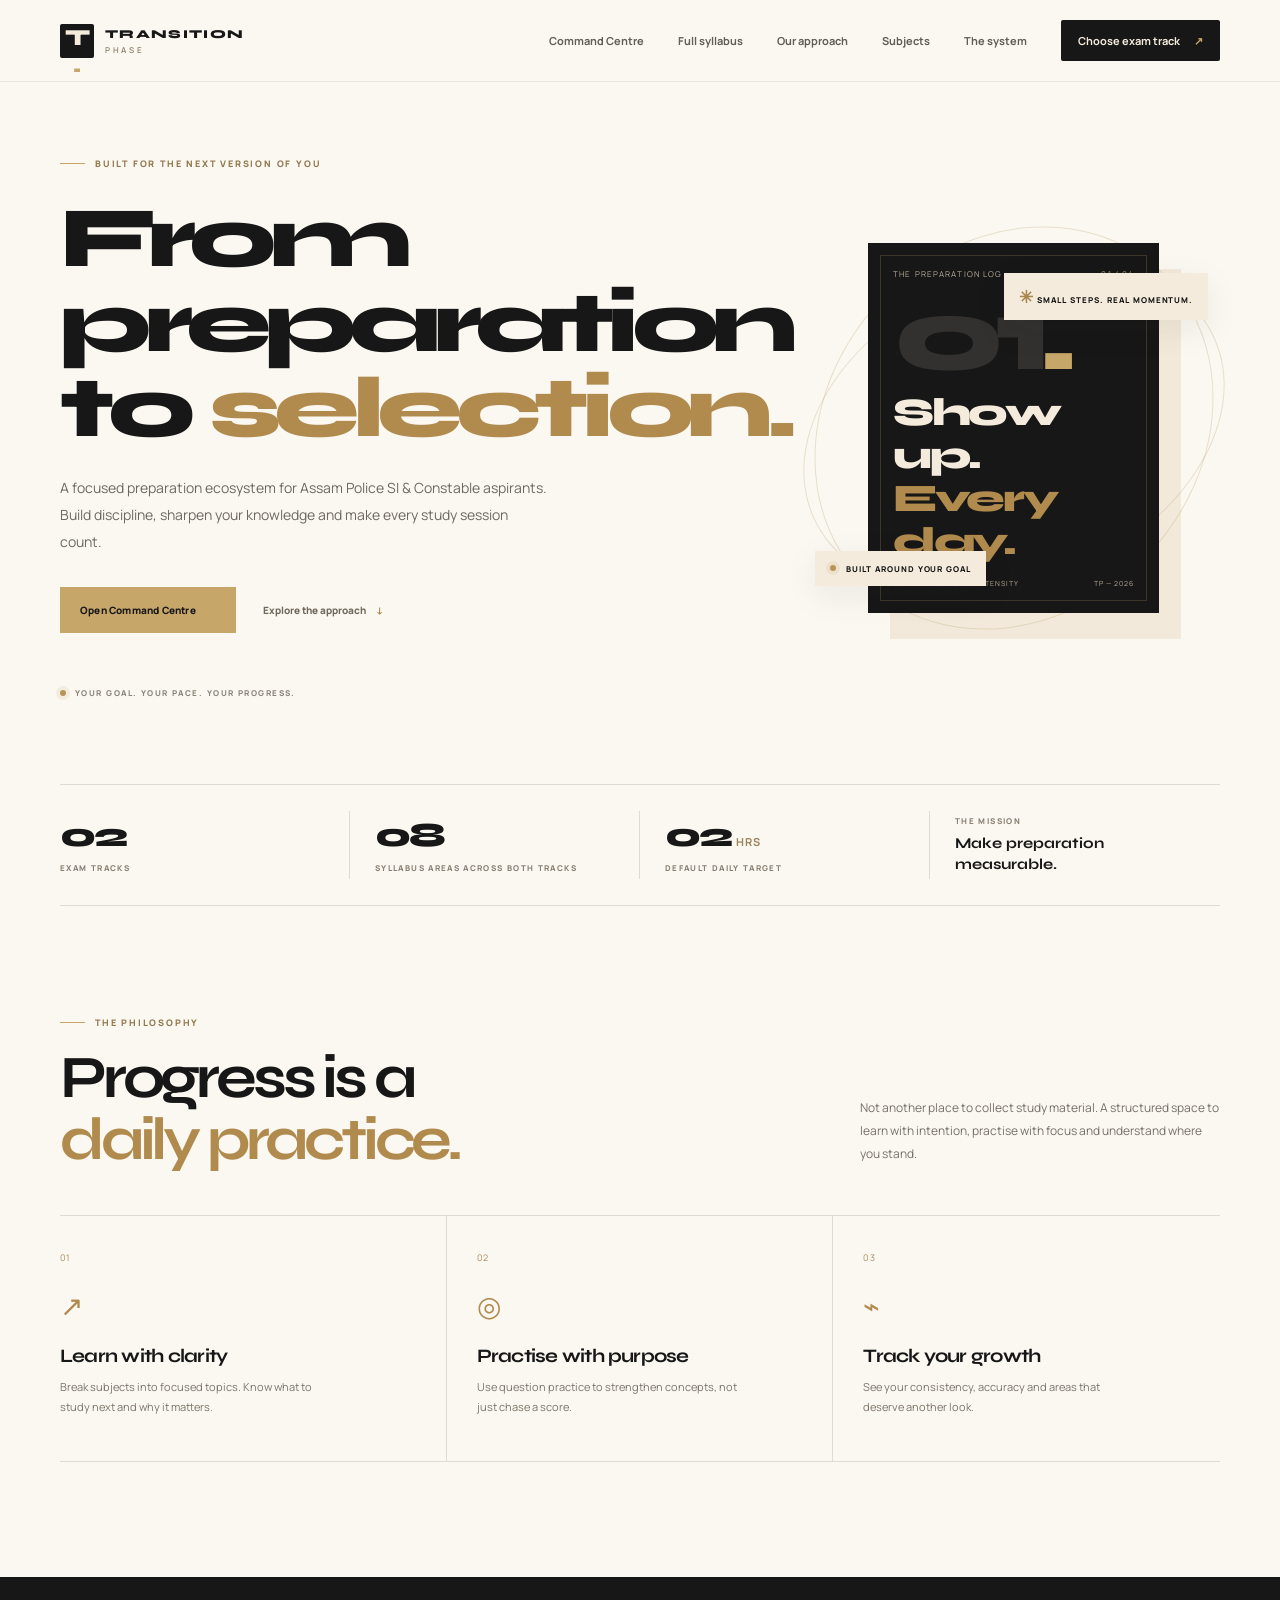
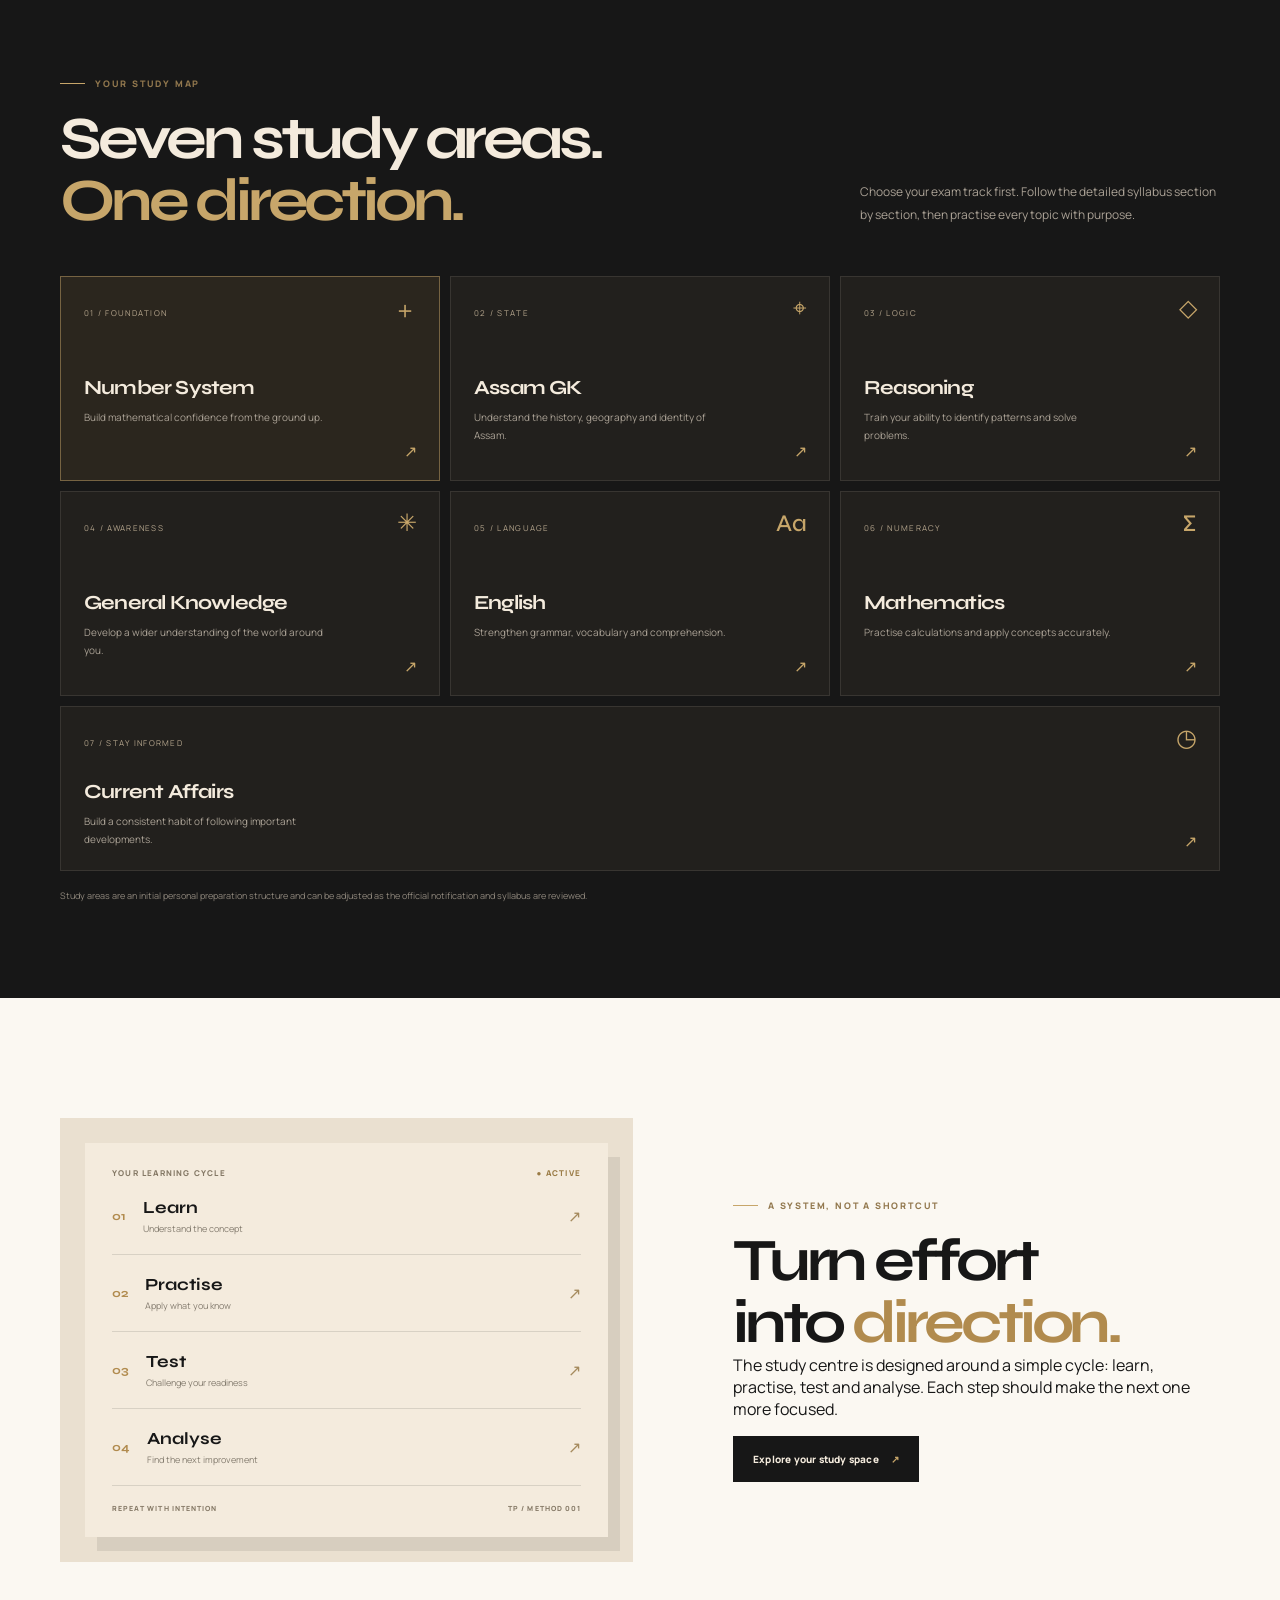
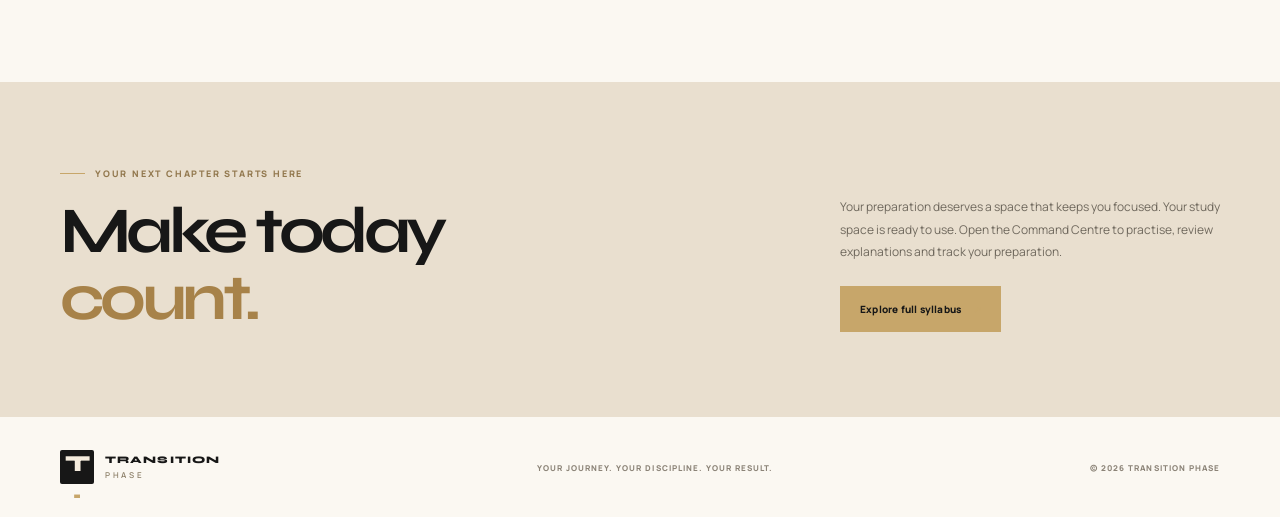
==== index.html @ e6dd3b72 "Correct homepage daily study target" ====
<!doctype html>
<html lang="en"><head>
<meta charset="UTF-8"><meta name="viewport" content="width=device-width,initial-scale=1"><meta name="theme-color" content="#171717">
<meta name="description" content="Transition Phase — a focused preparation ecosystem for Assam Police SI and Constable aspirants.">
<title>Transition Phase — From Preparation to Selection</title>
<link rel="preconnect" href="https://fonts.googleapis.com"><link rel="preconnect" href="https://fonts.gstatic.com" crossorigin>
<link href="https://fonts.googleapis.com/css2?family=Manrope:wght@400;500;600;700;800&family=Syne:wght@400;500;600;700;800&display=swap" rel="stylesheet"><link rel="stylesheet" href="styles.css">
</head><body><div class="site-shell">
<header class="topbar"><a class="brand" href="#"><span class="brand-mark">T<span>.</span></span><span class="brand-name">TRANSITION<span>PHASE</span></span></a>
<button class="menu-toggle" id="menuToggle" aria-label="Open navigation" aria-expanded="false"><i></i><i></i></button>
<nav class="nav-links" id="navLinks"><a href="command.html">Command Centre</a><a href="syllabus.html">Full syllabus</a><a href="#approach">Our approach</a><a href="#subjects">Subjects</a><a href="#system">The system</a><a class="nav-cta" href="syllabus.html">Choose exam track <span>↗</span></a></nav></header>
<main>
<section class="hero section-wrap"><div class="hero-copy reveal"><div class="eyebrow"><span class="eyebrow-line"></span> BUILT FOR THE NEXT VERSION OF YOU</div><h1>From preparation<br>to <em>selection.</em></h1><p class="hero-lede">A focused preparation ecosystem for Assam Police SI &amp; Constable aspirants. Build discipline, sharpen your knowledge and make every study session count.</p><div class="hero-actions"><a class="button button-gold" href="command.html">Open Command Centre <span>↗</span></a><a class="text-link" href="#approach">Explore the approach <span>↓</span></a></div><div class="hero-note"><span class="live-dot"></span> YOUR GOAL. YOUR PACE. YOUR PROGRESS.</div></div>
<div class="hero-art reveal"><div class="orbit orbit-one"></div><div class="orbit orbit-two"></div><div class="hero-card"><div class="hero-card-top"><span>THE PREPARATION LOG</span><span class="card-index">01 / 04</span></div><div class="hero-number">01<span>.</span></div><div class="hero-card-title">Show up.<br><em>Every day.</em></div><div class="hero-card-bottom"><span>CONSISTENCY OVER INTENSITY</span><span>TP — 2026</span></div></div><div class="floating-tag tag-top"><span class="tag-icon">✳</span> SMALL STEPS. REAL MOMENTUM.</div><div class="floating-tag tag-bottom"><span class="tag-dot"></span> BUILT AROUND YOUR GOAL</div></div></section>
<section class="metrics section-wrap"><div class="metric"><strong>02</strong><span>EXAM TRACKS</span></div><div class="metric"><strong>08</strong><span>SYLLABUS AREAS ACROSS BOTH TRACKS</span></div><div class="metric"><strong>02<span class="metric-unit">HRS</span></strong><span>DEFAULT DAILY TARGET</span></div><div class="metric metric-note"><span>THE MISSION</span><p>Make preparation<br>measurable.</p></div></section>
<section class="approach section-wrap" id="approach"><div class="section-heading reveal"><div><div class="eyebrow"><span class="eyebrow-line"></span> THE PHILOSOPHY</div><h2>Progress is a<br><em>daily practice.</em></h2></div><p>Not another place to collect study material. A structured space to learn with intention, practise with focus and understand where you stand.</p></div>
<div class="principles"><article class="principle reveal"><span class="principle-no">01</span><div class="principle-symbol">↗</div><h3>Learn with clarity</h3><p>Break subjects into focused topics. Know what to study next and why it matters.</p></article><article class="principle reveal"><span class="principle-no">02</span><div class="principle-symbol">◎</div><h3>Practise with purpose</h3><p>Use question practice to strengthen concepts, not just chase a score.</p></article><article class="principle reveal"><span class="principle-no">03</span><div class="principle-symbol">⌁</div><h3>Track your growth</h3><p>See your consistency, accuracy and areas that deserve another look.</p></article></div></section>
<section class="subjects-section" id="subjects"><div class="section-wrap"><div class="section-heading section-heading-light reveal"><div><div class="eyebrow"><span class="eyebrow-line"></span> YOUR STUDY MAP</div><h2>Seven study areas.<br><em>One direction.</em></h2></div><p>Choose your exam track first. Follow the detailed syllabus section by section, then practise every topic with purpose.</p></div>
<div class="subject-grid"><a class="subject-card featured reveal" href="subject.html?subject=number-system"><span class="subject-count">01 / FOUNDATION</span><span class="subject-icon">＋</span><h3>Number System</h3><p>Build mathematical confidence from the ground up.</p><span class="subject-arrow">↗</span></a><a class="subject-card reveal" href="subject.html?subject=assam-gk"><span class="subject-count">02 / STATE</span><span class="subject-icon">⌖</span><h3>Assam GK</h3><p>Understand the history, geography and identity of Assam.</p><span class="subject-arrow">↗</span></a><a class="subject-card reveal" href="subject.html?subject=reasoning"><span class="subject-count">03 / LOGIC</span><span class="subject-icon">◇</span><h3>Reasoning</h3><p>Train your ability to identify patterns and solve problems.</p><span class="subject-arrow">↗</span></a><a class="subject-card reveal" href="subject.html?subject=general-knowledge"><span class="subject-count">04 / AWARENESS</span><span class="subject-icon">✳</span><h3>General Knowledge</h3><p>Develop a wider understanding of the world around you.</p><span class="subject-arrow">↗</span></a><a class="subject-card reveal" href="subject.html?subject=english"><span class="subject-count">05 / LANGUAGE</span><span class="subject-icon">Aa</span><h3>English</h3><p>Strengthen grammar, vocabulary and comprehension.</p><span class="subject-arrow">↗</span></a><a class="subject-card reveal" href="subject.html?subject=mathematics"><span class="subject-count">06 / NUMERACY</span><span class="subject-icon">∑</span><h3>Mathematics</h3><p>Practise calculations and apply concepts accurately.</p><span class="subject-arrow">↗</span></a><a class="subject-card subject-wide reveal" href="subject.html?subject=current-affairs"><span class="subject-count">07 / STAY INFORMED</span><span class="subject-icon">◷</span><h3>Current Affairs</h3><p>Build a consistent habit of following important developments.</p><span class="subject-arrow">↗</span></a></div><p class="subject-disclaimer">Study areas are an initial personal preparation structure and can be adjusted as the official notification and syllabus are reviewed.</p></div></section>
<section class="system-section section-wrap" id="system"><div class="system-visual reveal"><div class="system-panel"><div class="panel-top"><span>YOUR LEARNING CYCLE</span><span class="panel-status">● ACTIVE</span></div><div class="cycle-step"><span>01</span><div><b>Learn</b><small>Understand the concept</small></div><i>↗</i></div><div class="cycle-step"><span>02</span><div><b>Practise</b><small>Apply what you know</small></div><i>↗</i></div><div class="cycle-step"><span>03</span><div><b>Test</b><small>Challenge your readiness</small></div><i>↗</i></div><div class="cycle-step"><span>04</span><div><b>Analyse</b><small>Find the next improvement</small></div><i>↗</i></div><div class="panel-foot"><span>REPEAT WITH INTENTION</span><span>TP / METHOD 001</span></div></div></div><div class="system-copy reveal"><div class="eyebrow"><span class="eyebrow-line"></span> A SYSTEM, NOT A SHORTCUT</div><h2>Turn effort<br>into <em>direction.</em></h2><p>The study centre is designed around a simple cycle: learn, practise, test and analyse. Each step should make the next one more focused.</p><a class="button button-dark" href="#study">Explore your study space <span>↗</span></a></div></section>
<section class="study-cta" id="study"><div class="section-wrap cta-inner reveal"><div><div class="eyebrow"><span class="eyebrow-line"></span> YOUR NEXT CHAPTER STARTS HERE</div><h2>Make today<br><em>count.</em></h2></div><div class="cta-side"><p>Your preparation deserves a space that keeps you focused. Your study space is ready to use. Open the Command Centre to practise, review explanations and track your preparation.</p><a class="button button-gold" href="syllabus.html">Explore full syllabus <span>↗</span></a></div></div></section>
</main><footer class="footer section-wrap"><a class="brand" href="#"><span class="brand-mark">T<span>.</span></span><span class="brand-name">TRANSITION<span>PHASE</span></span></a><span>YOUR JOURNEY. YOUR DISCIPLINE. YOUR RESULT.</span><span>© 2026 TRANSITION PHASE</span></footer></div><script src="app.js"></script></body></html>
---- styles.css ----
:root{--ink:#171717;--graphite:#26231f;--gold:#c7a66a;--gold-soft:#dfc89e;--cream:#f4ebdd;--paper:#fbf8f2;--muted:#8b857c;--line:rgba(23,23,23,.13);--heading:'Syne',sans-serif;--body:'Manrope',sans-serif;--ease:cubic-bezier(.2,.75,.25,1)}*{box-sizing:border-box}html{scroll-behavior:smooth;scroll-padding-top:90px}body{margin:0;background:var(--paper);color:var(--ink);font-family:var(--body);-webkit-font-smoothing:antialiased}a{color:inherit;text-decoration:none}.site-shell{overflow:hidden}.section-wrap{width:min(1160px,calc(100% - 64px));margin-inline:auto}.topbar{height:82px;padding:0 max(32px,calc((100vw - 1160px)/2));display:flex;align-items:center;justify-content:space-between;background:rgba(251,248,242,.94);border-bottom:1px solid rgba(23,23,23,.08);position:sticky;top:0;z-index:20;backdrop-filter:blur(16px)}.brand{display:flex;align-items:center;gap:11px}.brand-mark{width:34px;height:34px;display:grid;place-items:center;background:var(--ink);color:var(--cream);font:800 23px var(--heading);border-radius:2px}.brand-mark span{color:var(--gold)}.brand-name{font:800 12px var(--heading);letter-spacing:.11em}.brand-name span{display:block;font:600 8px var(--body);letter-spacing:.34em;color:#8d8069;margin-top:3px}.nav-links{display:flex;align-items:center;gap:34px;font-size:11px;font-weight:700;color:#625d55}.nav-links>a:not(.nav-cta){transition:color .25s}.nav-links>a:hover{color:#a47d3c}.nav-cta{background:var(--ink);color:var(--cream);padding:13px 17px;border-radius:2px}.nav-cta span,.button span{margin-left:12px;color:var(--gold)}.menu-toggle{display:none}.hero{min-height:610px;display:grid;grid-template-columns:1.05fr .95fr;align-items:center;gap:35px;padding-block:75px 86px}.eyebrow{display:flex;align-items:center;gap:10px;font-size:9px;letter-spacing:.2em;font-weight:800;color:#92784e}.eyebrow-line{width:25px;height:1px;background:var(--gold)}h1,h2,h3,p{margin-top:0}h1,h2,h3{font-family:var(--heading)}.hero h1{font-size:clamp(56px,7vw,86px);line-height:.99;letter-spacing:-.075em;margin:26px 0 24px;font-weight:800}.hero h1 em,h2 em,.hero-card-title em{font-style:normal;color:#b18b4e}.hero-lede{max-width:490px;color:#6e685f;font-size:14px;line-height:1.9}.hero-actions{display:flex;align-items:center;gap:27px;margin-top:32px}.button{display:inline-flex;align-items:center;justify-content:center;padding:16px 20px;font-size:10px;font-weight:800;letter-spacing:.02em;transition:transform .25s var(--ease),background .25s}.button:hover{transform:translateY(-3px)}.button-gold{background:var(--gold);color:var(--ink)}.button-gold:hover{background:#d5b77f}.button-dark{background:var(--ink);color:var(--cream)}.text-link{font-size:10px;font-weight:800;color:#71695d}.text-link span{padding-left:8px;color:#ad8950}.hero-note{margin-top:54px;font-size:8px;letter-spacing:.18em;font-weight:800;color:#8b8479;display:flex;align-items:center;gap:9px}.live-dot,.tag-dot{width:6px;height:6px;border-radius:50%;background:#b79559;box-shadow:0 0 0 4px rgba(199,166,106,.15)}.hero-art{min-height:420px;position:relative;display:grid;place-items:center}.orbit{position:absolute;border:1px solid rgba(173,137,80,.24);border-radius:50%;transform:rotate(-24deg)}.orbit-one{width:440px;height:310px}.orbit-two{width:370px;height:430px;transform:rotate(43deg)}.hero-card{position:relative;width:min(350px,78%);height:370px;padding:25px;background:var(--ink);color:var(--cream);box-shadow:22px 26px 0 rgba(199,166,106,.18);display:flex;flex-direction:column;justify-content:space-between;z-index:1}.hero-card:before{content:"";position:absolute;inset:12px;border:1px solid rgba(199,166,106,.22);pointer-events:none}.hero-card-top,.hero-card-bottom{display:flex;justify-content:space-between;font-size:8px;letter-spacing:.14em;color:#b9ad99}.card-index{color:var(--gold)}.hero-number{font:800 105px/.8 var(--heading);color:rgba(244,235,221,.12);letter-spacing:-.1em}.hero-number span{color:var(--gold)}.hero-card-title{font:800 39px/1.1 var(--heading);letter-spacing:-.06em}.hero-card-bottom{font-size:7px}.floating-tag{position:absolute;z-index:2;background:var(--cream);padding:12px 15px;font-size:8px;font-weight:800;letter-spacing:.12em;box-shadow:0 10px 35px #17171712}.tag-top{top:55px;right:-8px}.tag-bottom{bottom:52px;left:-12px;display:flex;align-items:center;gap:10px}.tag-icon{font-size:17px;color:#a9864c}.metrics{border-top:1px solid var(--line);border-bottom:1px solid var(--line);display:grid;grid-template-columns:repeat(4,1fr);padding:26px 0;margin-bottom:110px}.metric{padding:4px 25px;border-right:1px solid var(--line);display:flex;flex-direction:column;gap:7px}.metric:first-child{padding-left:0}.metric:last-child{border:0}.metric strong{font:800 34px var(--heading);letter-spacing:-.06em}.metric-unit{font:700 11px var(--body);letter-spacing:.08em;margin-left:5px;color:#9b835b}.metric>span,.metric-note>span{font-size:8px;letter-spacing:.17em;color:#8a8174;font-weight:800}.metric-note p{font:700 15px/1.4 var(--heading);margin:0}.section-heading{display:flex;justify-content:space-between;align-items:end;gap:50px;margin-bottom:44px}.section-heading h2,.system-copy h2,.cta-inner h2{font-size:clamp(42px,5vw,60px);line-height:1.03;letter-spacing:-.07em;margin:18px 0 0}.section-heading>p{max-width:360px;margin:0 0 5px;color:#777066;font-size:12px;line-height:1.9}.principles{display:grid;grid-template-columns:repeat(3,1fr);border-top:1px solid var(--line);border-bottom:1px solid var(--line);margin-bottom:115px}.principle{position:relative;padding:28px 30px 34px 0;min-height:225px;border-right:1px solid var(--line)}.principle+.principle{padding-left:30px}.principle:last-child{border:0}.principle-no{font-size:9px;letter-spacing:.15em;color:#a58a5d}.principle-symbol{font:400 28px var(--body);color:#b18b4e;margin:20px 0}.principle h3{font-size:19px;letter-spacing:-.04em;margin-bottom:10px}.principle p{font-size:11px;line-height:1.8;color:#7b7469;max-width:270px}.subjects-section{background:var(--ink);color:var(--cream);padding:100px 0 95px}.section-heading-light>p{color:#aaa195}.section-heading-light h2 em{color:var(--gold)}.subject-grid{display:grid;grid-template-columns:repeat(3,1fr);gap:10px}.subject-card{position:relative;min-height:205px;padding:22px 23px;background:#22201d;border:1px solid rgba(244,235,221,.1);transition:transform .3s var(--ease),border-color .3s,background .3s}.subject-card:hover{transform:translateY(-5px);border-color:rgba(199,166,106,.65);background:#29251f}.subject-card.featured{background:#2b261e;border-color:rgba(199,166,106,.48)}.subject-count{font-size:8px;letter-spacing:.16em;color:#b6a68e}.subject-icon{position:absolute;right:22px;top:17px;color:var(--gold);font:500 24px var(--heading)}.subject-card h3{font-size:20px;letter-spacing:-.04em;margin:54px 0 8px}.subject-card p{font-size:10px;line-height:1.8;color:#aaa195;max-width:260px;margin:0}.subject-arrow{position:absolute;right:22px;bottom:18px;color:var(--gold);font-size:16px}.subject-wide{grid-column:span 3;min-height:145px}.subject-wide h3{margin-top:28px}.subject-disclaimer{font-size:9px;line-height:1.7;color:#8f877c;margin:17px 0 0}.system-section{display:grid;grid-template-columns:1fr .85fr;gap:100px;align-items:center;padding-block:120px}.system-visual{padding:25px;background:#eae0d0}.system-panel{background:var(--cream);padding:24px 27px;box-shadow:12px 14px 0 rgba(23,23,23,.09)}.panel-top,.panel-foot{display:flex;justify-content:space-between;font-size:8px;letter-spacing:.15em;font-weight:800;color:#857966}.panel-status{color:#9a7b45}.cycle-step{display:flex;align-items:center;gap:17px;padding:19px 0;border-bottom:1px solid rgba(23,23,23,.12)}.cycle-step>span{font:700 12px var(--heading);color:#b18b4e}.cycle-step div{display:flex;flex-direction:column;gap:4px;flex:1}.cycle-step b{font:700 17px var(--heading)}.cycle-step small{font-size:9px;color:#857d70}.cycle-step i{font-style:normal;color:#a58a5d}.panel-foot{padding-top:18px;font-size:7px}.study-cta{background:#e9dfcf;padding:85px 0}.cta-inner{display:flex;align-items:end;justify-content:space-between;gap:60px}.cta-inner h2{font-size:65px}.cta-inner h2 em{color:#a78249}.cta-side{max-width:380px}.cta-side p{font-size:12px;line-height:1.9;color:#6f685d;margin-bottom:22px}.footer{min-height:100px;display:flex;align-items:center;justify-content:space-between;gap:20px}.footer>span{font-size:8px;letter-spacing:.13em;color:#8b8377;font-weight:800}.footer .brand-name{font-size:10px}.reveal{opacity:0;transform:translateY(18px);transition:opacity .7s var(--ease),transform .7s var(--ease)}.reveal.visible{opacity:1;transform:translateY(0)}@media(prefers-reduced-motion:reduce){*,*:before,*:after{scroll-behavior:auto!important;transition:none!important}.reveal{opacity:1;transform:none}}@media(max-width:800px){.section-wrap{width:min(100% - 40px,620px)}.topbar{height:70px;padding-inline:20px}.menu-toggle{display:flex;flex-direction:column;gap:5px;background:none;border:0;padding:10px}.menu-toggle i{width:22px;height:1px;background:var(--ink)}.nav-links{display:none;position:absolute;top:69px;left:0;right:0;padding:22px 20px 25px;background:var(--paper);border-bottom:1px solid var(--line);flex-direction:column;align-items:stretch;gap:20px}.nav-links.open{display:flex}.nav-cta{text-align:center}.hero{grid-template-columns:1fr;padding-block:70px 65px;gap:20px}.hero h1{font-size:clamp(54px,12vw,76px)}.hero-art{min-height:390px}.hero-card{height:330px}.metrics{grid-template-columns:repeat(2,1fr);margin-bottom:80px;row-gap:22px}.metric{padding:5px 15px}.metric:nth-child(2){border:0}.metric:nth-child(3){padding-left:0}.section-heading{display:block}.section-heading>p{margin-top:22px}.principles{grid-template-columns:1fr;margin-bottom:80px}.principle,.principle+.principle{padding:24px 0;min-height:auto;border-right:0;border-bottom:1px solid var(--line)}.principle:last-child{border:0}.principle-symbol{margin:13px 0}.subjects-section{padding:75px 0}.subject-grid{grid-template-columns:repeat(2,1fr)}.subject-wide{grid-column:span 2}.system-section{grid-template-columns:1fr;gap:45px;padding-block:80px}.system-visual{max-width:520px}.cta-inner{display:block}.cta-side{margin-top:30px}.footer{padding-block:25px;flex-wrap:wrap}.footer>span:nth-child(2){display:none}}@media(max-width:460px){.section-wrap{width:calc(100% - 36px)}.hero-actions{align-items:flex-start;flex-direction:column;gap:18px}.hero-note{margin-top:35px}.hero-art{min-height:350px}.hero-card{width:78%;height:300px}.hero-card-title{font-size:32px}.hero-number{font-size:85px}.orbit-one{width:330px}.orbit-two{height:350px}.tag-top{right:-4px;top:28px}.tag-bottom{left:-3px;bottom:28px}.subject-grid{grid-template-columns:1fr}.subject-wide{grid-column:span 1}.subject-card{min-height:180px}.subject-wide{min-height:180px}.subject-wide h3{margin-top:54px}.system-visual{padding:13px}.system-panel{padding:20px 17px}.cta-inner h2{font-size:54px}.footer>span:last-child{font-size:7px}}
/* Subject cards are navigable links */
a.subject-card{display:block;color:inherit;text-decoration:none;cursor:pointer}a.subject-card:focus-visible{outline:2px solid var(--gold);outline-offset:4px}
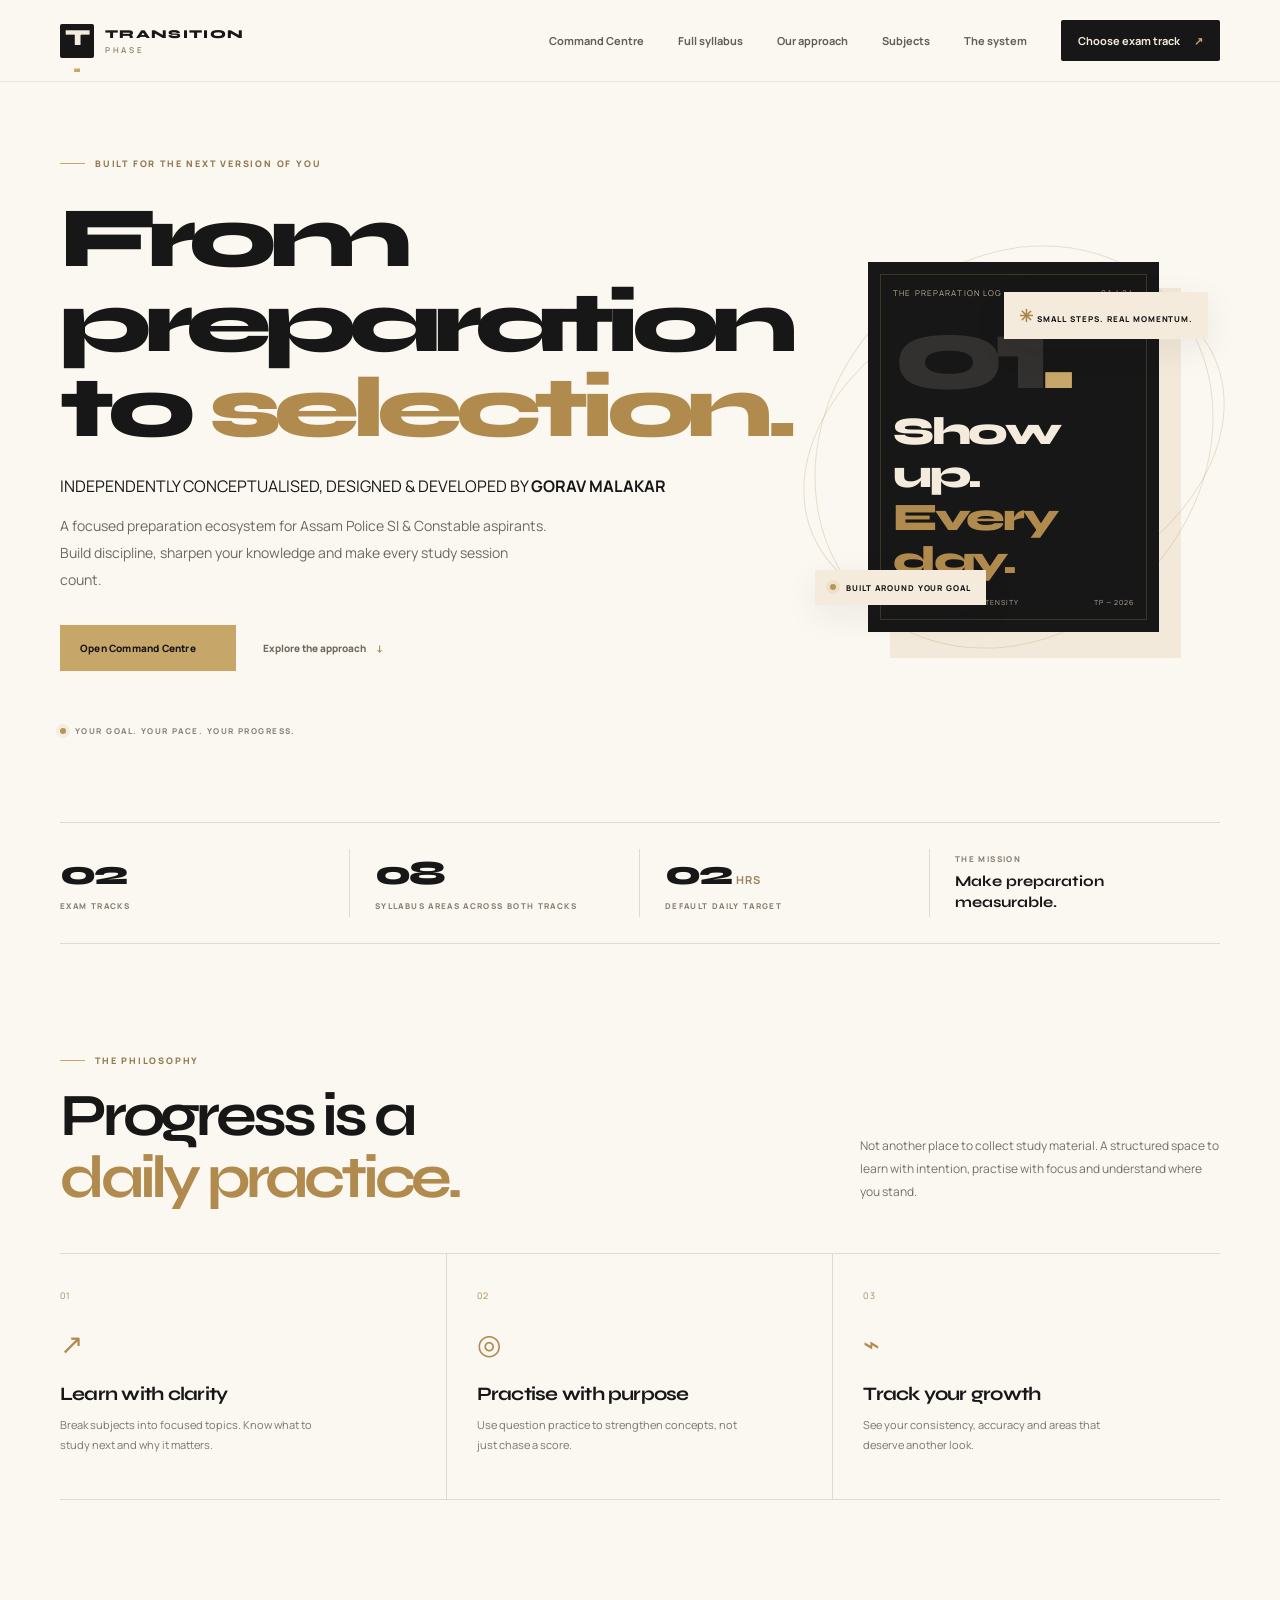
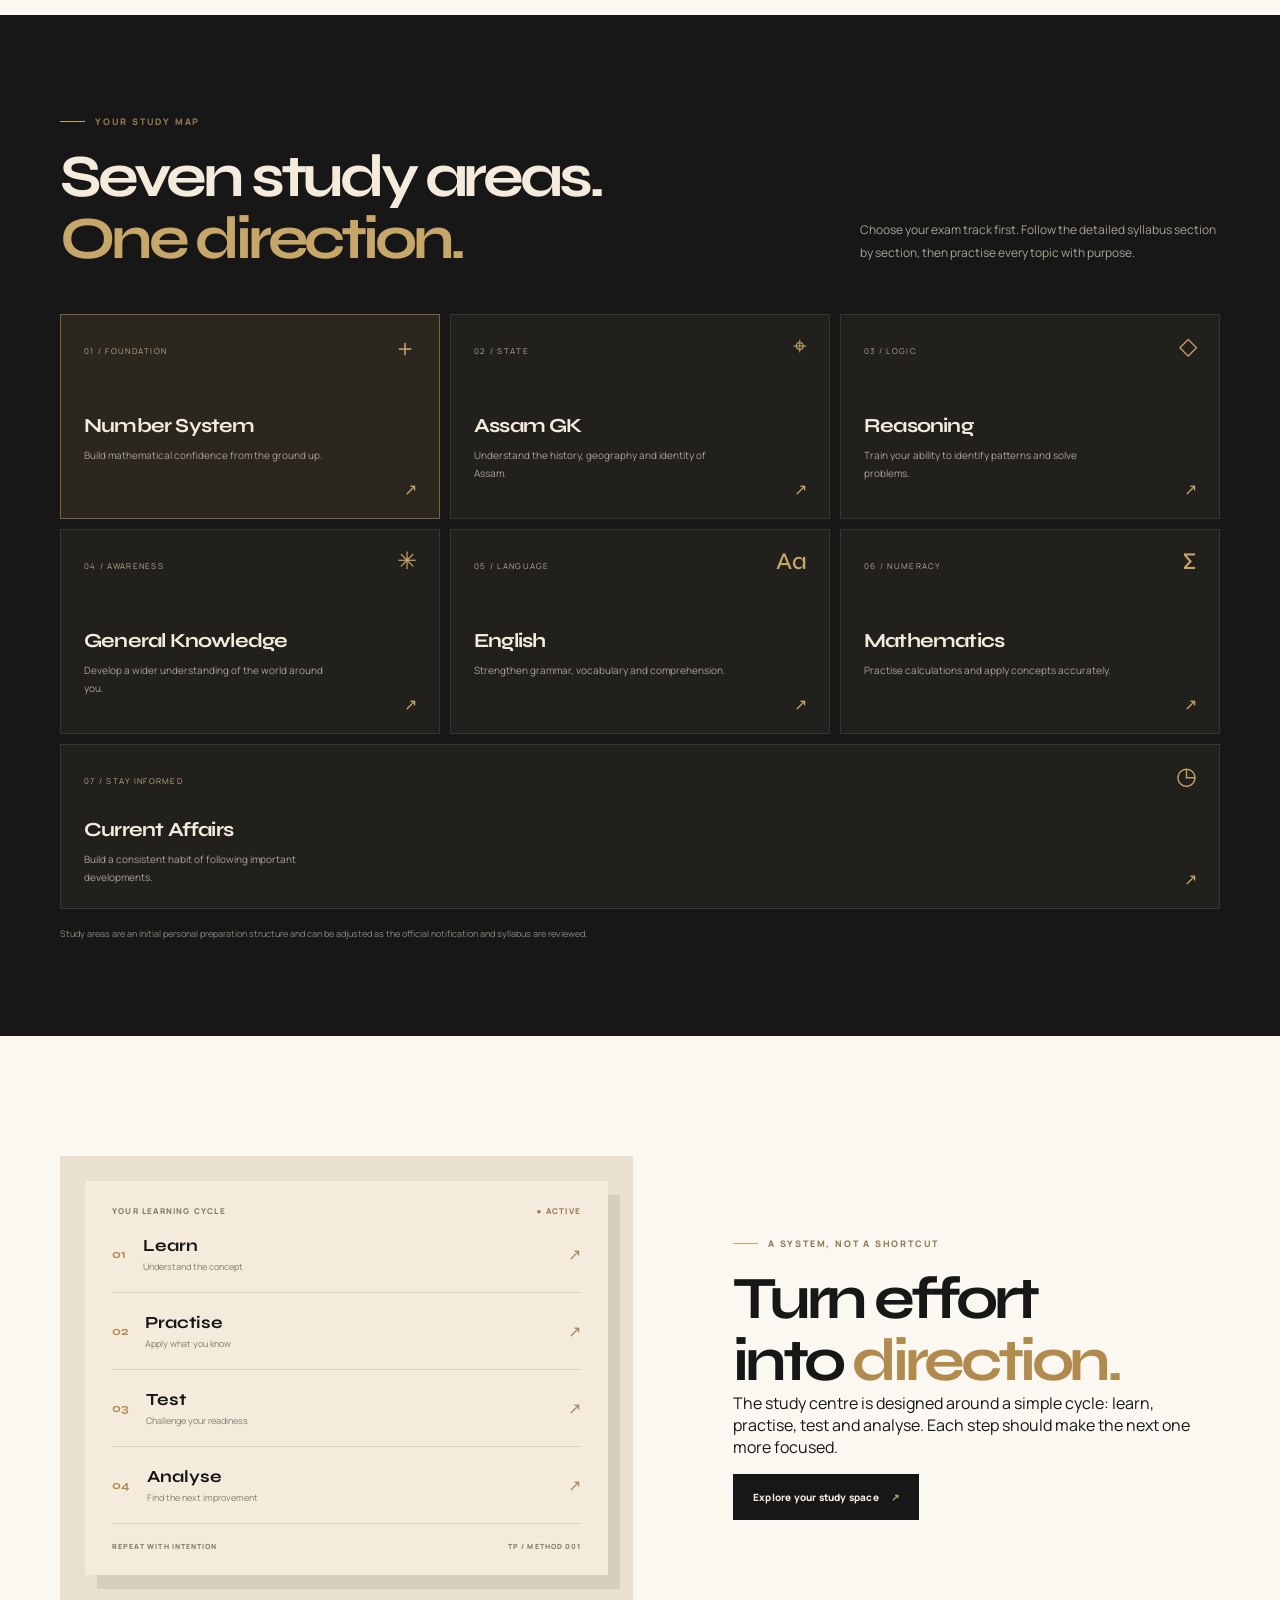
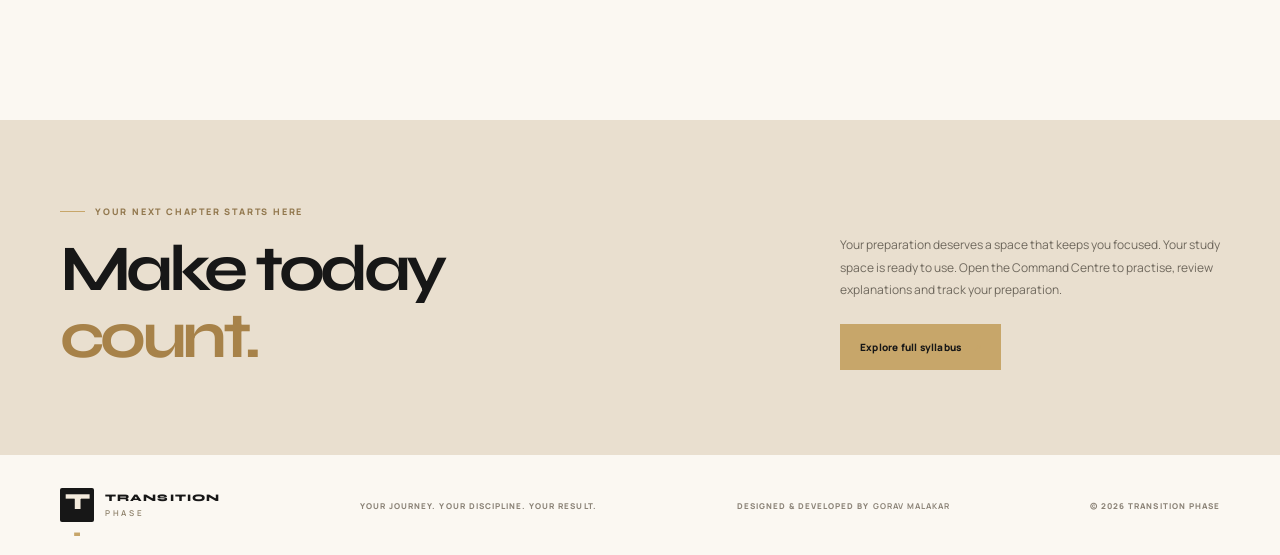
==== commit a4381034: "Add visible creator attribution to homepage" ====
--- a/index.html
+++ b/index.html
@@ -1,6 +1,6 @@
 <!doctype html>
 <html lang="en"><head>
-<meta charset="UTF-8"><meta name="viewport" content="width=device-width,initial-scale=1"><meta name="theme-color" content="#171717">
+<meta charset="UTF-8"><meta name="viewport" content="width=device-width,initial-scale=1"><meta name="theme-color" content="#171717"><link rel="icon" type="image/svg+xml" href="favicon.svg">
 <meta name="description" content="Transition Phase — a focused preparation ecosystem for Assam Police SI and Constable aspirants.">
 <title>Transition Phase — From Preparation to Selection</title>
 <link rel="preconnect" href="https://fonts.googleapis.com"><link rel="preconnect" href="https://fonts.gstatic.com" crossorigin>
@@ -10,7 +10,7 @@
 <button class="menu-toggle" id="menuToggle" aria-label="Open navigation" aria-expanded="false"><i></i><i></i></button>
 <nav class="nav-links" id="navLinks"><a href="command.html">Command Centre</a><a href="syllabus.html">Full syllabus</a><a href="#approach">Our approach</a><a href="#subjects">Subjects</a><a href="#system">The system</a><a class="nav-cta" href="syllabus.html">Choose exam track <span>↗</span></a></nav></header>
 <main>
-<section class="hero section-wrap"><div class="hero-copy reveal"><div class="eyebrow"><span class="eyebrow-line"></span> BUILT FOR THE NEXT VERSION OF YOU</div><h1>From preparation<br>to <em>selection.</em></h1><p class="hero-lede">A focused preparation ecosystem for Assam Police SI &amp; Constable aspirants. Build discipline, sharpen your knowledge and make every study session count.</p><div class="hero-actions"><a class="button button-gold" href="command.html">Open Command Centre <span>↗</span></a><a class="text-link" href="#approach">Explore the approach <span>↓</span></a></div><div class="hero-note"><span class="live-dot"></span> YOUR GOAL. YOUR PACE. YOUR PROGRESS.</div></div>
+<section class="hero section-wrap"><div class="hero-copy reveal"><div class="eyebrow"><span class="eyebrow-line"></span> BUILT FOR THE NEXT VERSION OF YOU</div><h1>From preparation<br>to <em>selection.</em></h1><p class="creator-byline">INDEPENDENTLY CONCEPTUALISED, DESIGNED &amp; DEVELOPED BY <strong>GORAV MALAKAR</strong></p><p class="hero-lede">A focused preparation ecosystem for Assam Police SI &amp; Constable aspirants. Build discipline, sharpen your knowledge and make every study session count.</p><div class="hero-actions"><a class="button button-gold" href="command.html">Open Command Centre <span>↗</span></a><a class="text-link" href="#approach">Explore the approach <span>↓</span></a></div><div class="hero-note"><span class="live-dot"></span> YOUR GOAL. YOUR PACE. YOUR PROGRESS.</div></div>
 <div class="hero-art reveal"><div class="orbit orbit-one"></div><div class="orbit orbit-two"></div><div class="hero-card"><div class="hero-card-top"><span>THE PREPARATION LOG</span><span class="card-index">01 / 04</span></div><div class="hero-number">01<span>.</span></div><div class="hero-card-title">Show up.<br><em>Every day.</em></div><div class="hero-card-bottom"><span>CONSISTENCY OVER INTENSITY</span><span>TP — 2026</span></div></div><div class="floating-tag tag-top"><span class="tag-icon">✳</span> SMALL STEPS. REAL MOMENTUM.</div><div class="floating-tag tag-bottom"><span class="tag-dot"></span> BUILT AROUND YOUR GOAL</div></div></section>
 <section class="metrics section-wrap"><div class="metric"><strong>02</strong><span>EXAM TRACKS</span></div><div class="metric"><strong>08</strong><span>SYLLABUS AREAS ACROSS BOTH TRACKS</span></div><div class="metric"><strong>02<span class="metric-unit">HRS</span></strong><span>DEFAULT DAILY TARGET</span></div><div class="metric metric-note"><span>THE MISSION</span><p>Make preparation<br>measurable.</p></div></section>
 <section class="approach section-wrap" id="approach"><div class="section-heading reveal"><div><div class="eyebrow"><span class="eyebrow-line"></span> THE PHILOSOPHY</div><h2>Progress is a<br><em>daily practice.</em></h2></div><p>Not another place to collect study material. A structured space to learn with intention, practise with focus and understand where you stand.</p></div>
@@ -19,4 +19,4 @@
 <div class="subject-grid"><a class="subject-card featured reveal" href="subject.html?subject=number-system"><span class="subject-count">01 / FOUNDATION</span><span class="subject-icon">＋</span><h3>Number System</h3><p>Build mathematical confidence from the ground up.</p><span class="subject-arrow">↗</span></a><a class="subject-card reveal" href="subject.html?subject=assam-gk"><span class="subject-count">02 / STATE</span><span class="subject-icon">⌖</span><h3>Assam GK</h3><p>Understand the history, geography and identity of Assam.</p><span class="subject-arrow">↗</span></a><a class="subject-card reveal" href="subject.html?subject=reasoning"><span class="subject-count">03 / LOGIC</span><span class="subject-icon">◇</span><h3>Reasoning</h3><p>Train your ability to identify patterns and solve problems.</p><span class="subject-arrow">↗</span></a><a class="subject-card reveal" href="subject.html?subject=general-knowledge"><span class="subject-count">04 / AWARENESS</span><span class="subject-icon">✳</span><h3>General Knowledge</h3><p>Develop a wider understanding of the world around you.</p><span class="subject-arrow">↗</span></a><a class="subject-card reveal" href="subject.html?subject=english"><span class="subject-count">05 / LANGUAGE</span><span class="subject-icon">Aa</span><h3>English</h3><p>Strengthen grammar, vocabulary and comprehension.</p><span class="subject-arrow">↗</span></a><a class="subject-card reveal" href="subject.html?subject=mathematics"><span class="subject-count">06 / NUMERACY</span><span class="subject-icon">∑</span><h3>Mathematics</h3><p>Practise calculations and apply concepts accurately.</p><span class="subject-arrow">↗</span></a><a class="subject-card subject-wide reveal" href="subject.html?subject=current-affairs"><span class="subject-count">07 / STAY INFORMED</span><span class="subject-icon">◷</span><h3>Current Affairs</h3><p>Build a consistent habit of following important developments.</p><span class="subject-arrow">↗</span></a></div><p class="subject-disclaimer">Study areas are an initial personal preparation structure and can be adjusted as the official notification and syllabus are reviewed.</p></div></section>
 <section class="system-section section-wrap" id="system"><div class="system-visual reveal"><div class="system-panel"><div class="panel-top"><span>YOUR LEARNING CYCLE</span><span class="panel-status">● ACTIVE</span></div><div class="cycle-step"><span>01</span><div><b>Learn</b><small>Understand the concept</small></div><i>↗</i></div><div class="cycle-step"><span>02</span><div><b>Practise</b><small>Apply what you know</small></div><i>↗</i></div><div class="cycle-step"><span>03</span><div><b>Test</b><small>Challenge your readiness</small></div><i>↗</i></div><div class="cycle-step"><span>04</span><div><b>Analyse</b><small>Find the next improvement</small></div><i>↗</i></div><div class="panel-foot"><span>REPEAT WITH INTENTION</span><span>TP / METHOD 001</span></div></div></div><div class="system-copy reveal"><div class="eyebrow"><span class="eyebrow-line"></span> A SYSTEM, NOT A SHORTCUT</div><h2>Turn effort<br>into <em>direction.</em></h2><p>The study centre is designed around a simple cycle: learn, practise, test and analyse. Each step should make the next one more focused.</p><a class="button button-dark" href="#study">Explore your study space <span>↗</span></a></div></section>
 <section class="study-cta" id="study"><div class="section-wrap cta-inner reveal"><div><div class="eyebrow"><span class="eyebrow-line"></span> YOUR NEXT CHAPTER STARTS HERE</div><h2>Make today<br><em>count.</em></h2></div><div class="cta-side"><p>Your preparation deserves a space that keeps you focused. Your study space is ready to use. Open the Command Centre to practise, review explanations and track your preparation.</p><a class="button button-gold" href="syllabus.html">Explore full syllabus <span>↗</span></a></div></div></section>
-</main><footer class="footer section-wrap"><a class="brand" href="#"><span class="brand-mark">T<span>.</span></span><span class="brand-name">TRANSITION<span>PHASE</span></span></a><span>YOUR JOURNEY. YOUR DISCIPLINE. YOUR RESULT.</span><span>© 2026 TRANSITION PHASE</span></footer></div><script src="app.js"></script></body></html>+</main><footer class="footer section-wrap"><a class="brand" href="#"><span class="brand-mark">T<span>.</span></span><span class="brand-name">TRANSITION<span>PHASE</span></span></a><span>YOUR JOURNEY. YOUR DISCIPLINE. YOUR RESULT.</span><span class="footer-credit">DESIGNED &amp; DEVELOPED BY <strong>GORAV MALAKAR</strong></span><span>© 2026 TRANSITION PHASE</span></footer></div><script src="app.js"></script></body></html>
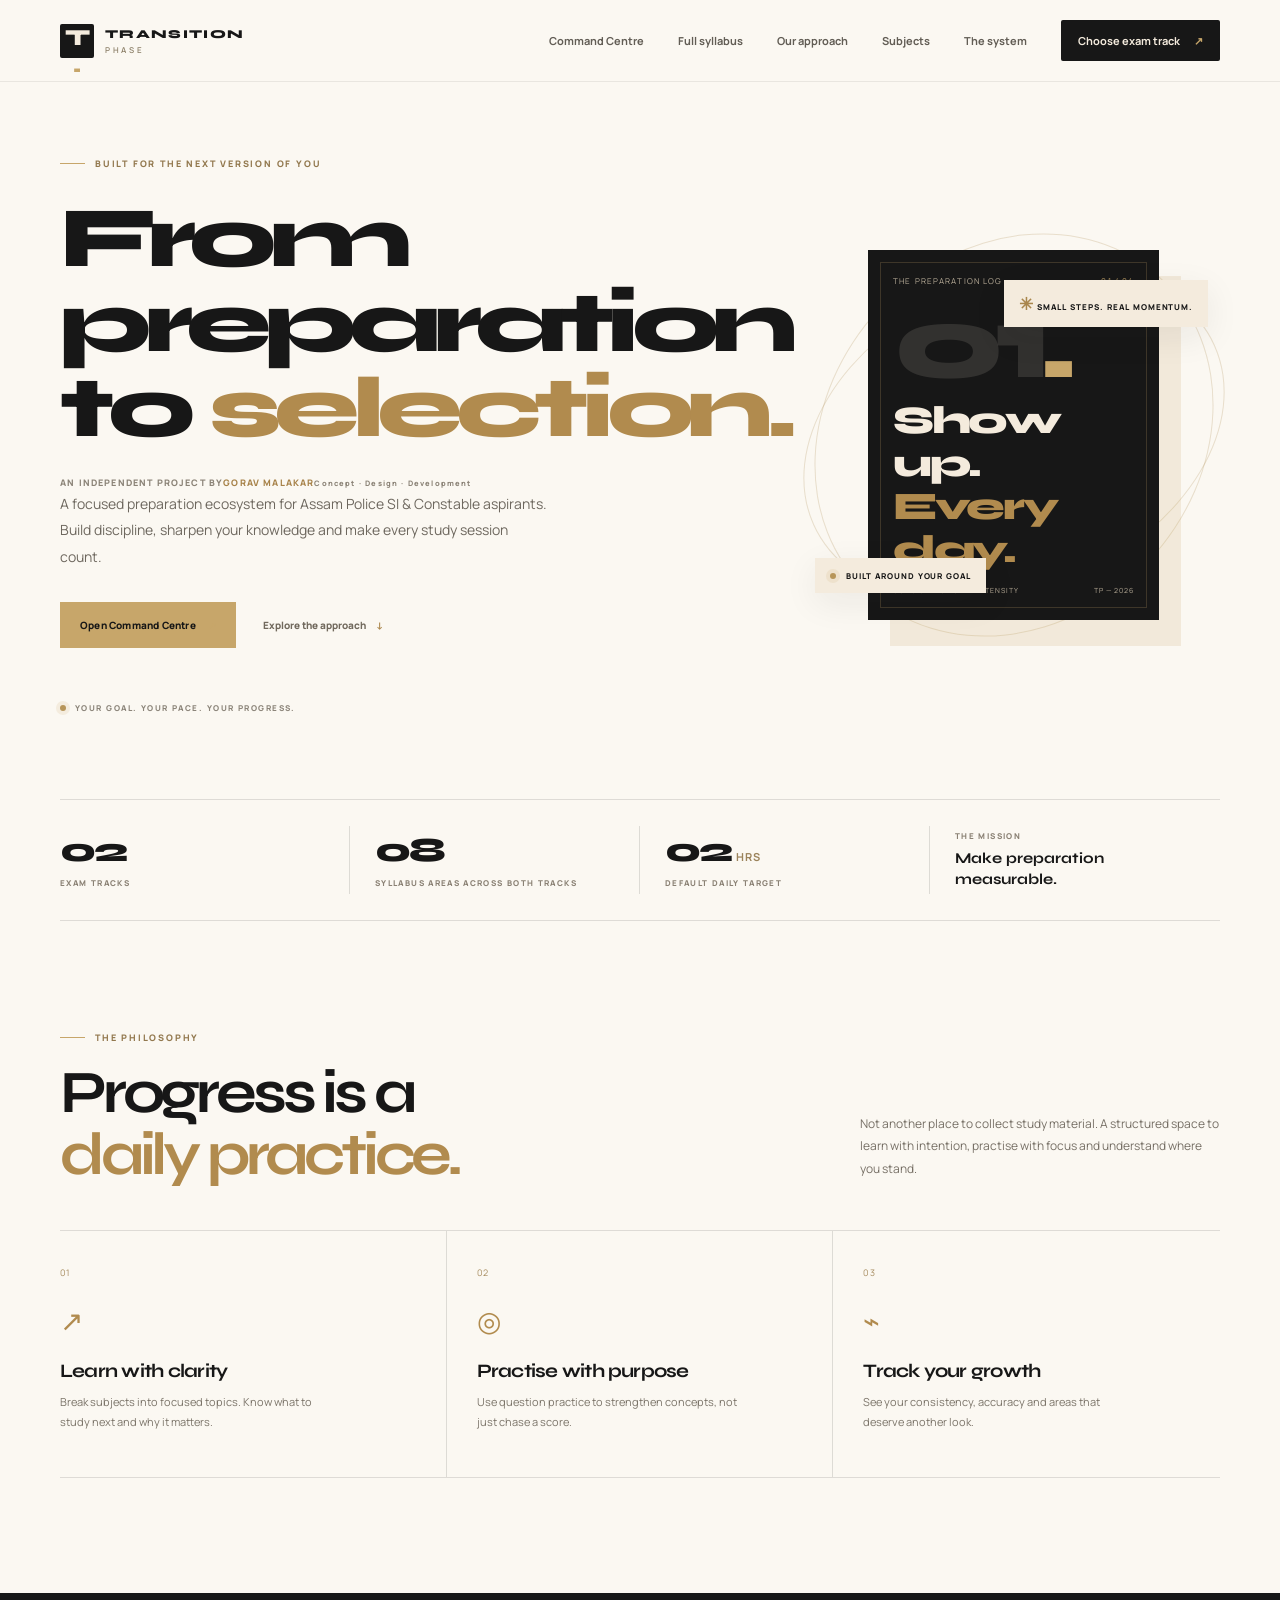
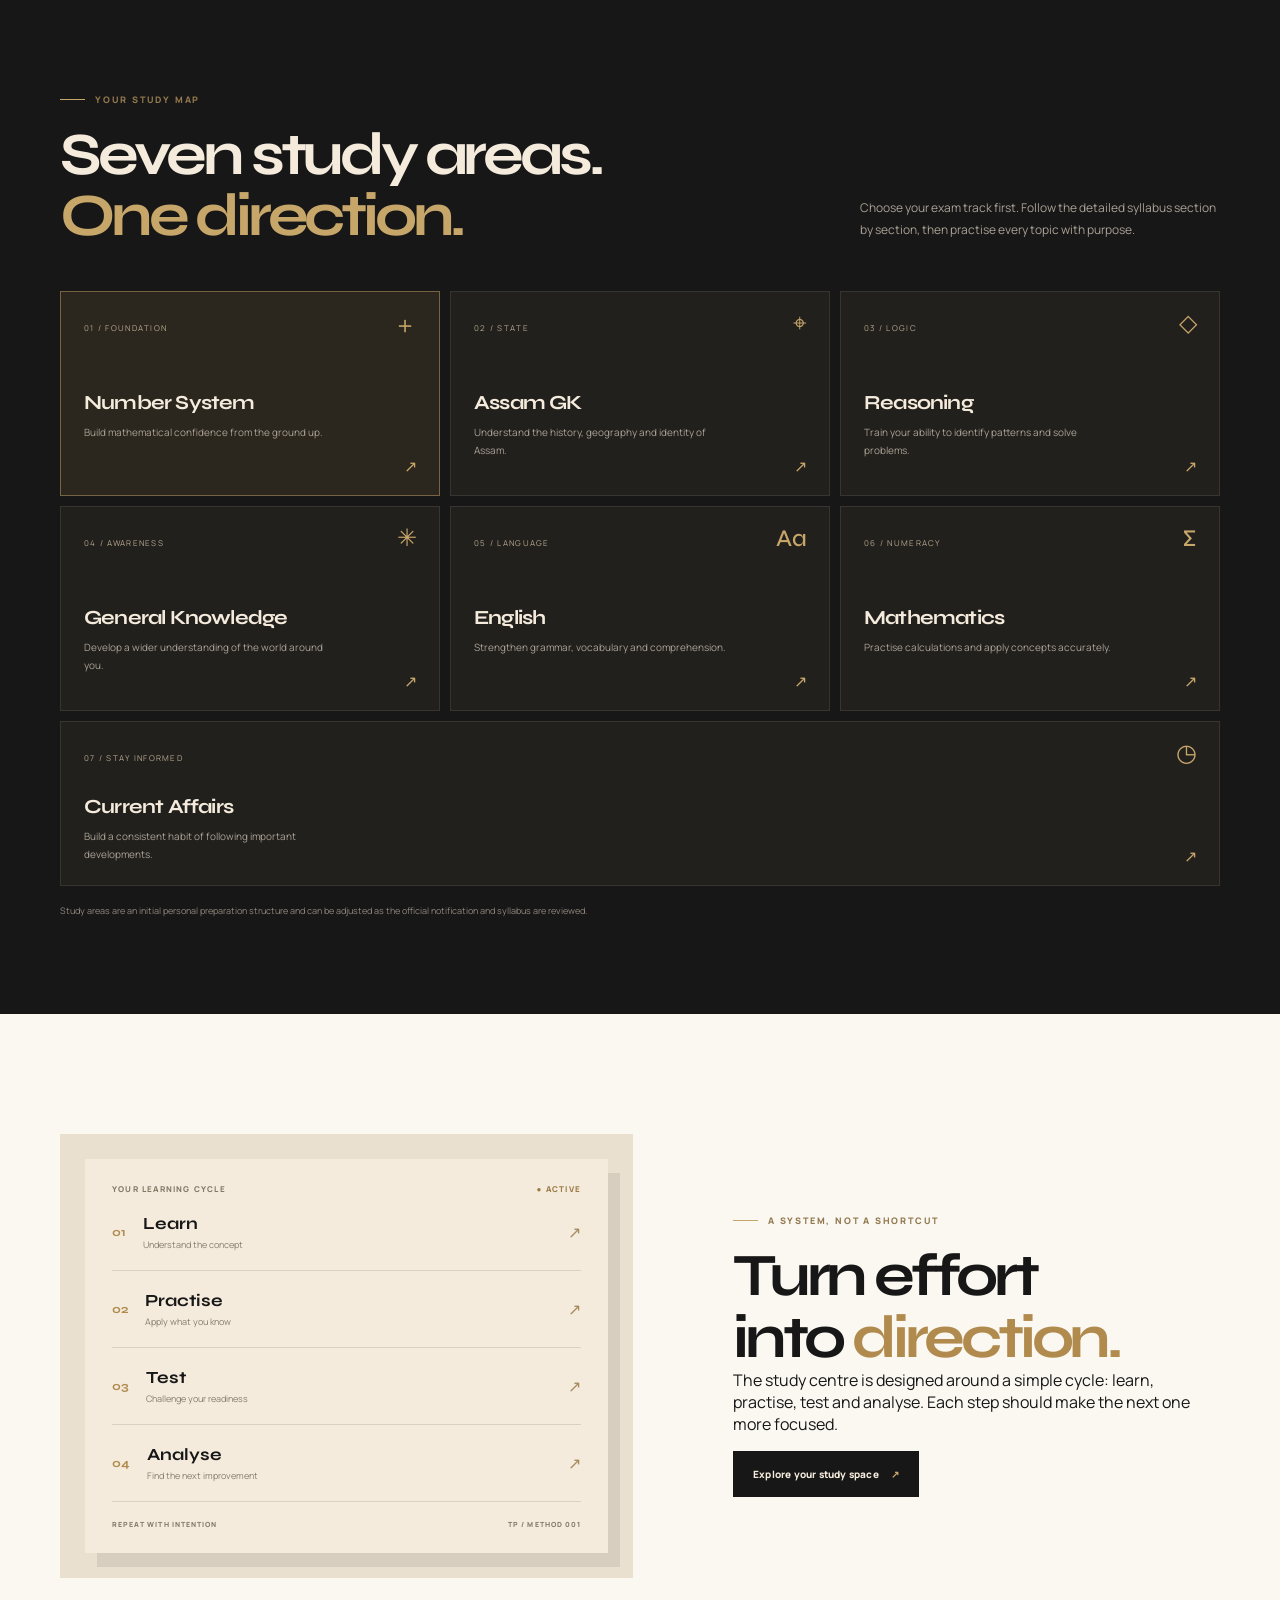
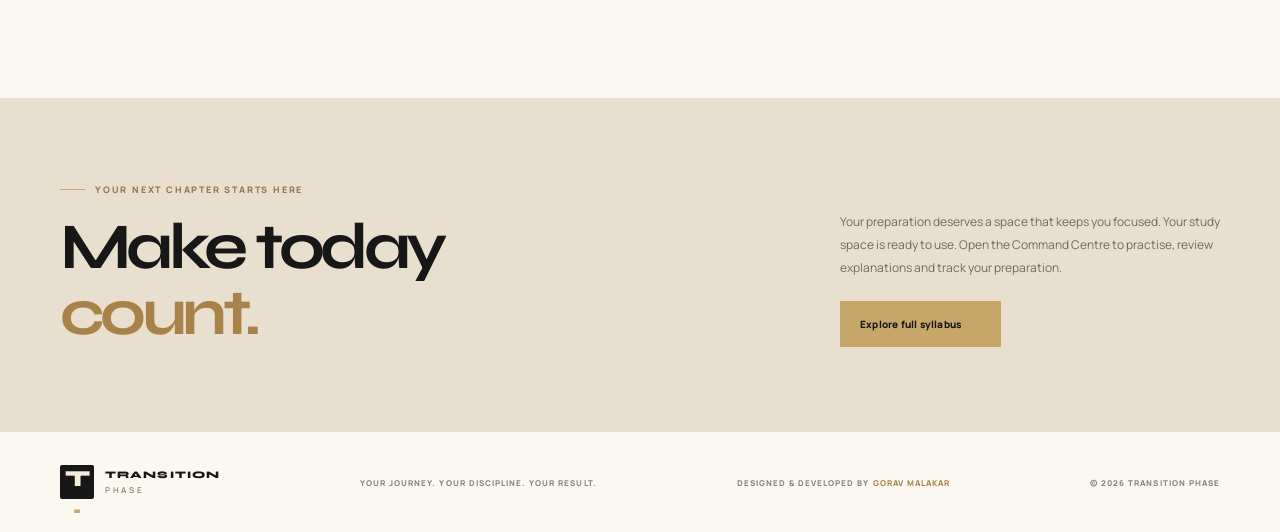
==== commit f361fb14: "Make homepage creator credit prominent" ====
--- a/index.html
+++ b/index.html
@@ -10,7 +10,7 @@
 <button class="menu-toggle" id="menuToggle" aria-label="Open navigation" aria-expanded="false"><i></i><i></i></button>
 <nav class="nav-links" id="navLinks"><a href="command.html">Command Centre</a><a href="syllabus.html">Full syllabus</a><a href="#approach">Our approach</a><a href="#subjects">Subjects</a><a href="#system">The system</a><a class="nav-cta" href="syllabus.html">Choose exam track <span>↗</span></a></nav></header>
 <main>
-<section class="hero section-wrap"><div class="hero-copy reveal"><div class="eyebrow"><span class="eyebrow-line"></span> BUILT FOR THE NEXT VERSION OF YOU</div><h1>From preparation<br>to <em>selection.</em></h1><p class="creator-byline">INDEPENDENTLY CONCEPTUALISED, DESIGNED &amp; DEVELOPED BY <strong>GORAV MALAKAR</strong></p><p class="hero-lede">A focused preparation ecosystem for Assam Police SI &amp; Constable aspirants. Build discipline, sharpen your knowledge and make every study session count.</p><div class="hero-actions"><a class="button button-gold" href="command.html">Open Command Centre <span>↗</span></a><a class="text-link" href="#approach">Explore the approach <span>↓</span></a></div><div class="hero-note"><span class="live-dot"></span> YOUR GOAL. YOUR PACE. YOUR PROGRESS.</div></div>
+<section class="hero section-wrap"><div class="hero-copy reveal"><div class="eyebrow"><span class="eyebrow-line"></span> BUILT FOR THE NEXT VERSION OF YOU</div><h1>From preparation<br>to <em>selection.</em></h1><div class="creator-byline"><span>AN INDEPENDENT PROJECT BY</span><strong>GORAV MALAKAR</strong><small>Concept · Design · Development</small></div><p class="hero-lede">A focused preparation ecosystem for Assam Police SI &amp; Constable aspirants. Build discipline, sharpen your knowledge and make every study session count.</p><div class="hero-actions"><a class="button button-gold" href="command.html">Open Command Centre <span>↗</span></a><a class="text-link" href="#approach">Explore the approach <span>↓</span></a></div><div class="hero-note"><span class="live-dot"></span> YOUR GOAL. YOUR PACE. YOUR PROGRESS.</div></div>
 <div class="hero-art reveal"><div class="orbit orbit-one"></div><div class="orbit orbit-two"></div><div class="hero-card"><div class="hero-card-top"><span>THE PREPARATION LOG</span><span class="card-index">01 / 04</span></div><div class="hero-number">01<span>.</span></div><div class="hero-card-title">Show up.<br><em>Every day.</em></div><div class="hero-card-bottom"><span>CONSISTENCY OVER INTENSITY</span><span>TP — 2026</span></div></div><div class="floating-tag tag-top"><span class="tag-icon">✳</span> SMALL STEPS. REAL MOMENTUM.</div><div class="floating-tag tag-bottom"><span class="tag-dot"></span> BUILT AROUND YOUR GOAL</div></div></section>
 <section class="metrics section-wrap"><div class="metric"><strong>02</strong><span>EXAM TRACKS</span></div><div class="metric"><strong>08</strong><span>SYLLABUS AREAS ACROSS BOTH TRACKS</span></div><div class="metric"><strong>02<span class="metric-unit">HRS</span></strong><span>DEFAULT DAILY TARGET</span></div><div class="metric metric-note"><span>THE MISSION</span><p>Make preparation<br>measurable.</p></div></section>
 <section class="approach section-wrap" id="approach"><div class="section-heading reveal"><div><div class="eyebrow"><span class="eyebrow-line"></span> THE PHILOSOPHY</div><h2>Progress is a<br><em>daily practice.</em></h2></div><p>Not another place to collect study material. A structured space to learn with intention, practise with focus and understand where you stand.</p></div>
--- a/styles.css
+++ b/styles.css
@@ -1,3 +1,9 @@
 :root{--ink:#171717;--graphite:#26231f;--gold:#c7a66a;--gold-soft:#dfc89e;--cream:#f4ebdd;--paper:#fbf8f2;--muted:#8b857c;--line:rgba(23,23,23,.13);--heading:'Syne',sans-serif;--body:'Manrope',sans-serif;--ease:cubic-bezier(.2,.75,.25,1)}*{box-sizing:border-box}html{scroll-behavior:smooth;scroll-padding-top:90px}body{margin:0;background:var(--paper);color:var(--ink);font-family:var(--body);-webkit-font-smoothing:antialiased}a{color:inherit;text-decoration:none}.site-shell{overflow:hidden}.section-wrap{width:min(1160px,calc(100% - 64px));margin-inline:auto}.topbar{height:82px;padding:0 max(32px,calc((100vw - 1160px)/2));display:flex;align-items:center;justify-content:space-between;background:rgba(251,248,242,.94);border-bottom:1px solid rgba(23,23,23,.08);position:sticky;top:0;z-index:20;backdrop-filter:blur(16px)}.brand{display:flex;align-items:center;gap:11px}.brand-mark{width:34px;height:34px;display:grid;place-items:center;background:var(--ink);color:var(--cream);font:800 23px var(--heading);border-radius:2px}.brand-mark span{color:var(--gold)}.brand-name{font:800 12px var(--heading);letter-spacing:.11em}.brand-name span{display:block;font:600 8px var(--body);letter-spacing:.34em;color:#8d8069;margin-top:3px}.nav-links{display:flex;align-items:center;gap:34px;font-size:11px;font-weight:700;color:#625d55}.nav-links>a:not(.nav-cta){transition:color .25s}.nav-links>a:hover{color:#a47d3c}.nav-cta{background:var(--ink);color:var(--cream);padding:13px 17px;border-radius:2px}.nav-cta span,.button span{margin-left:12px;color:var(--gold)}.menu-toggle{display:none}.hero{min-height:610px;display:grid;grid-template-columns:1.05fr .95fr;align-items:center;gap:35px;padding-block:75px 86px}.eyebrow{display:flex;align-items:center;gap:10px;font-size:9px;letter-spacing:.2em;font-weight:800;color:#92784e}.eyebrow-line{width:25px;height:1px;background:var(--gold)}h1,h2,h3,p{margin-top:0}h1,h2,h3{font-family:var(--heading)}.hero h1{font-size:clamp(56px,7vw,86px);line-height:.99;letter-spacing:-.075em;margin:26px 0 24px;font-weight:800}.hero h1 em,h2 em,.hero-card-title em{font-style:normal;color:#b18b4e}.hero-lede{max-width:490px;color:#6e685f;font-size:14px;line-height:1.9}.hero-actions{display:flex;align-items:center;gap:27px;margin-top:32px}.button{display:inline-flex;align-items:center;justify-content:center;padding:16px 20px;font-size:10px;font-weight:800;letter-spacing:.02em;transition:transform .25s var(--ease),background .25s}.button:hover{transform:translateY(-3px)}.button-gold{background:var(--gold);color:var(--ink)}.button-gold:hover{background:#d5b77f}.button-dark{background:var(--ink);color:var(--cream)}.text-link{font-size:10px;font-weight:800;color:#71695d}.text-link span{padding-left:8px;color:#ad8950}.hero-note{margin-top:54px;font-size:8px;letter-spacing:.18em;font-weight:800;color:#8b8479;display:flex;align-items:center;gap:9px}.live-dot,.tag-dot{width:6px;height:6px;border-radius:50%;background:#b79559;box-shadow:0 0 0 4px rgba(199,166,106,.15)}.hero-art{min-height:420px;position:relative;display:grid;place-items:center}.orbit{position:absolute;border:1px solid rgba(173,137,80,.24);border-radius:50%;transform:rotate(-24deg)}.orbit-one{width:440px;height:310px}.orbit-two{width:370px;height:430px;transform:rotate(43deg)}.hero-card{position:relative;width:min(350px,78%);height:370px;padding:25px;background:var(--ink);color:var(--cream);box-shadow:22px 26px 0 rgba(199,166,106,.18);display:flex;flex-direction:column;justify-content:space-between;z-index:1}.hero-card:before{content:"";position:absolute;inset:12px;border:1px solid rgba(199,166,106,.22);pointer-events:none}.hero-card-top,.hero-card-bottom{display:flex;justify-content:space-between;font-size:8px;letter-spacing:.14em;color:#b9ad99}.card-index{color:var(--gold)}.hero-number{font:800 105px/.8 var(--heading);color:rgba(244,235,221,.12);letter-spacing:-.1em}.hero-number span{color:var(--gold)}.hero-card-title{font:800 39px/1.1 var(--heading);letter-spacing:-.06em}.hero-card-bottom{font-size:7px}.floating-tag{position:absolute;z-index:2;background:var(--cream);padding:12px 15px;font-size:8px;font-weight:800;letter-spacing:.12em;box-shadow:0 10px 35px #17171712}.tag-top{top:55px;right:-8px}.tag-bottom{bottom:52px;left:-12px;display:flex;align-items:center;gap:10px}.tag-icon{font-size:17px;color:#a9864c}.metrics{border-top:1px solid var(--line);border-bottom:1px solid var(--line);display:grid;grid-template-columns:repeat(4,1fr);padding:26px 0;margin-bottom:110px}.metric{padding:4px 25px;border-right:1px solid var(--line);display:flex;flex-direction:column;gap:7px}.metric:first-child{padding-left:0}.metric:last-child{border:0}.metric strong{font:800 34px var(--heading);letter-spacing:-.06em}.metric-unit{font:700 11px var(--body);letter-spacing:.08em;margin-left:5px;color:#9b835b}.metric>span,.metric-note>span{font-size:8px;letter-spacing:.17em;color:#8a8174;font-weight:800}.metric-note p{font:700 15px/1.4 var(--heading);margin:0}.section-heading{display:flex;justify-content:space-between;align-items:end;gap:50px;margin-bottom:44px}.section-heading h2,.system-copy h2,.cta-inner h2{font-size:clamp(42px,5vw,60px);line-height:1.03;letter-spacing:-.07em;margin:18px 0 0}.section-heading>p{max-width:360px;margin:0 0 5px;color:#777066;font-size:12px;line-height:1.9}.principles{display:grid;grid-template-columns:repeat(3,1fr);border-top:1px solid var(--line);border-bottom:1px solid var(--line);margin-bottom:115px}.principle{position:relative;padding:28px 30px 34px 0;min-height:225px;border-right:1px solid var(--line)}.principle+.principle{padding-left:30px}.principle:last-child{border:0}.principle-no{font-size:9px;letter-spacing:.15em;color:#a58a5d}.principle-symbol{font:400 28px var(--body);color:#b18b4e;margin:20px 0}.principle h3{font-size:19px;letter-spacing:-.04em;margin-bottom:10px}.principle p{font-size:11px;line-height:1.8;color:#7b7469;max-width:270px}.subjects-section{background:var(--ink);color:var(--cream);padding:100px 0 95px}.section-heading-light>p{color:#aaa195}.section-heading-light h2 em{color:var(--gold)}.subject-grid{display:grid;grid-template-columns:repeat(3,1fr);gap:10px}.subject-card{position:relative;min-height:205px;padding:22px 23px;background:#22201d;border:1px solid rgba(244,235,221,.1);transition:transform .3s var(--ease),border-color .3s,background .3s}.subject-card:hover{transform:translateY(-5px);border-color:rgba(199,166,106,.65);background:#29251f}.subject-card.featured{background:#2b261e;border-color:rgba(199,166,106,.48)}.subject-count{font-size:8px;letter-spacing:.16em;color:#b6a68e}.subject-icon{position:absolute;right:22px;top:17px;color:var(--gold);font:500 24px var(--heading)}.subject-card h3{font-size:20px;letter-spacing:-.04em;margin:54px 0 8px}.subject-card p{font-size:10px;line-height:1.8;color:#aaa195;max-width:260px;margin:0}.subject-arrow{position:absolute;right:22px;bottom:18px;color:var(--gold);font-size:16px}.subject-wide{grid-column:span 3;min-height:145px}.subject-wide h3{margin-top:28px}.subject-disclaimer{font-size:9px;line-height:1.7;color:#8f877c;margin:17px 0 0}.system-section{display:grid;grid-template-columns:1fr .85fr;gap:100px;align-items:center;padding-block:120px}.system-visual{padding:25px;background:#eae0d0}.system-panel{background:var(--cream);padding:24px 27px;box-shadow:12px 14px 0 rgba(23,23,23,.09)}.panel-top,.panel-foot{display:flex;justify-content:space-between;font-size:8px;letter-spacing:.15em;font-weight:800;color:#857966}.panel-status{color:#9a7b45}.cycle-step{display:flex;align-items:center;gap:17px;padding:19px 0;border-bottom:1px solid rgba(23,23,23,.12)}.cycle-step>span{font:700 12px var(--heading);color:#b18b4e}.cycle-step div{display:flex;flex-direction:column;gap:4px;flex:1}.cycle-step b{font:700 17px var(--heading)}.cycle-step small{font-size:9px;color:#857d70}.cycle-step i{font-style:normal;color:#a58a5d}.panel-foot{padding-top:18px;font-size:7px}.study-cta{background:#e9dfcf;padding:85px 0}.cta-inner{display:flex;align-items:end;justify-content:space-between;gap:60px}.cta-inner h2{font-size:65px}.cta-inner h2 em{color:#a78249}.cta-side{max-width:380px}.cta-side p{font-size:12px;line-height:1.9;color:#6f685d;margin-bottom:22px}.footer{min-height:100px;display:flex;align-items:center;justify-content:space-between;gap:20px}.footer>span{font-size:8px;letter-spacing:.13em;color:#8b8377;font-weight:800}.footer .brand-name{font-size:10px}.reveal{opacity:0;transform:translateY(18px);transition:opacity .7s var(--ease),transform .7s var(--ease)}.reveal.visible{opacity:1;transform:translateY(0)}@media(prefers-reduced-motion:reduce){*,*:before,*:after{scroll-behavior:auto!important;transition:none!important}.reveal{opacity:1;transform:none}}@media(max-width:800px){.section-wrap{width:min(100% - 40px,620px)}.topbar{height:70px;padding-inline:20px}.menu-toggle{display:flex;flex-direction:column;gap:5px;background:none;border:0;padding:10px}.menu-toggle i{width:22px;height:1px;background:var(--ink)}.nav-links{display:none;position:absolute;top:69px;left:0;right:0;padding:22px 20px 25px;background:var(--paper);border-bottom:1px solid var(--line);flex-direction:column;align-items:stretch;gap:20px}.nav-links.open{display:flex}.nav-cta{text-align:center}.hero{grid-template-columns:1fr;padding-block:70px 65px;gap:20px}.hero h1{font-size:clamp(54px,12vw,76px)}.hero-art{min-height:390px}.hero-card{height:330px}.metrics{grid-template-columns:repeat(2,1fr);margin-bottom:80px;row-gap:22px}.metric{padding:5px 15px}.metric:nth-child(2){border:0}.metric:nth-child(3){padding-left:0}.section-heading{display:block}.section-heading>p{margin-top:22px}.principles{grid-template-columns:1fr;margin-bottom:80px}.principle,.principle+.principle{padding:24px 0;min-height:auto;border-right:0;border-bottom:1px solid var(--line)}.principle:last-child{border:0}.principle-symbol{margin:13px 0}.subjects-section{padding:75px 0}.subject-grid{grid-template-columns:repeat(2,1fr)}.subject-wide{grid-column:span 2}.system-section{grid-template-columns:1fr;gap:45px;padding-block:80px}.system-visual{max-width:520px}.cta-inner{display:block}.cta-side{margin-top:30px}.footer{padding-block:25px;flex-wrap:wrap}.footer>span:nth-child(2){display:none}}@media(max-width:460px){.section-wrap{width:calc(100% - 36px)}.hero-actions{align-items:flex-start;flex-direction:column;gap:18px}.hero-note{margin-top:35px}.hero-art{min-height:350px}.hero-card{width:78%;height:300px}.hero-card-title{font-size:32px}.hero-number{font-size:85px}.orbit-one{width:330px}.orbit-two{height:350px}.tag-top{right:-4px;top:28px}.tag-bottom{left:-3px;bottom:28px}.subject-grid{grid-template-columns:1fr}.subject-wide{grid-column:span 1}.subject-card{min-height:180px}.subject-wide{min-height:180px}.subject-wide h3{margin-top:54px}.system-visual{padding:13px}.system-panel{padding:20px 17px}.cta-inner h2{font-size:54px}.footer>span:last-child{font-size:7px}}
 /* Subject cards are navigable links */
 a.subject-card{display:block;color:inherit;text-decoration:none;cursor:pointer}a.subject-card:focus-visible{outline:2px solid var(--gold);outline-offset:4px}
+
+/* Creator attribution */
+.creator-byline{margin:18px 0 0;font-size:9px;line-height:1.7;letter-spacing:.13em;font-weight:800;color:#8b8377}
+.creator-byline strong,.footer-credit strong{color:#a78249;font-weight:800}
+.footer-credit{font-size:8px;letter-spacing:.1em;color:#8b8377;font-weight:800}
+@media(max-width:800px){.creator-byline{max-width:330px;font-size:8px}.footer-credit{flex-basis:100%;order:3}}
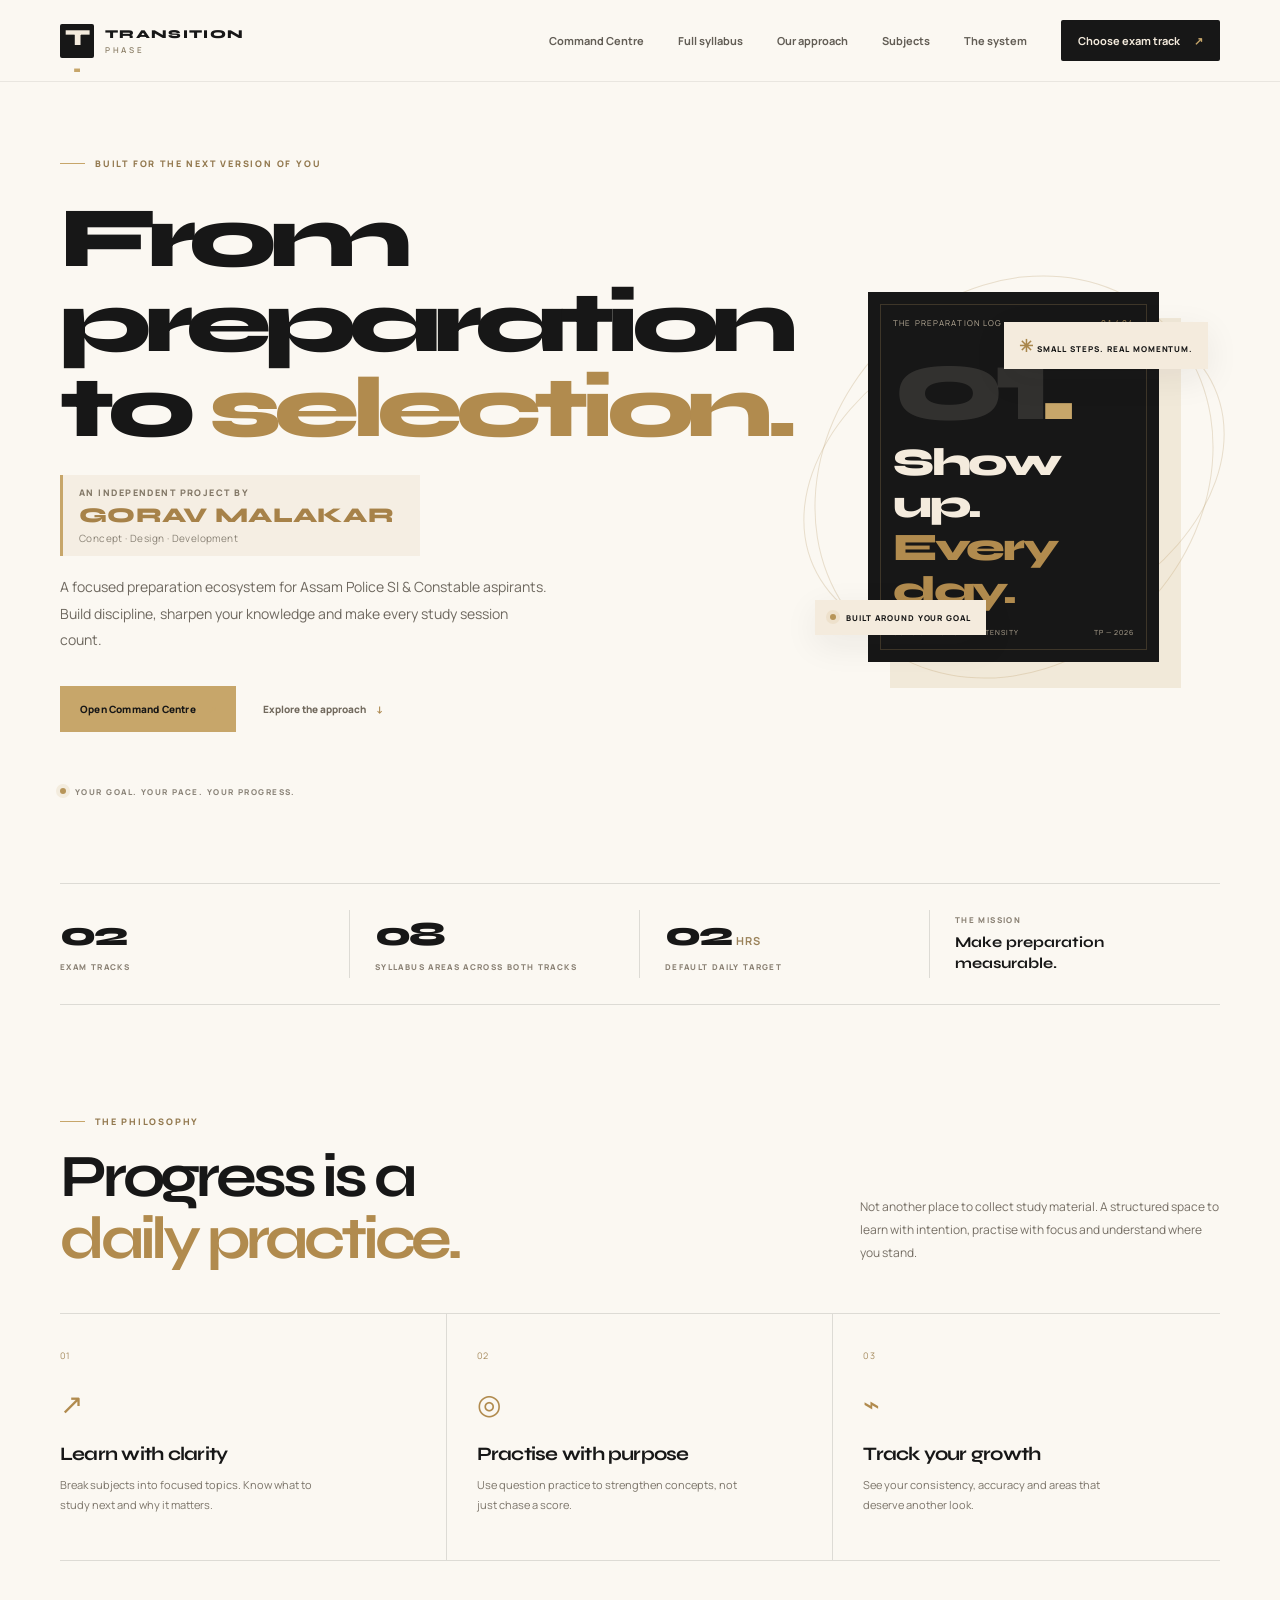
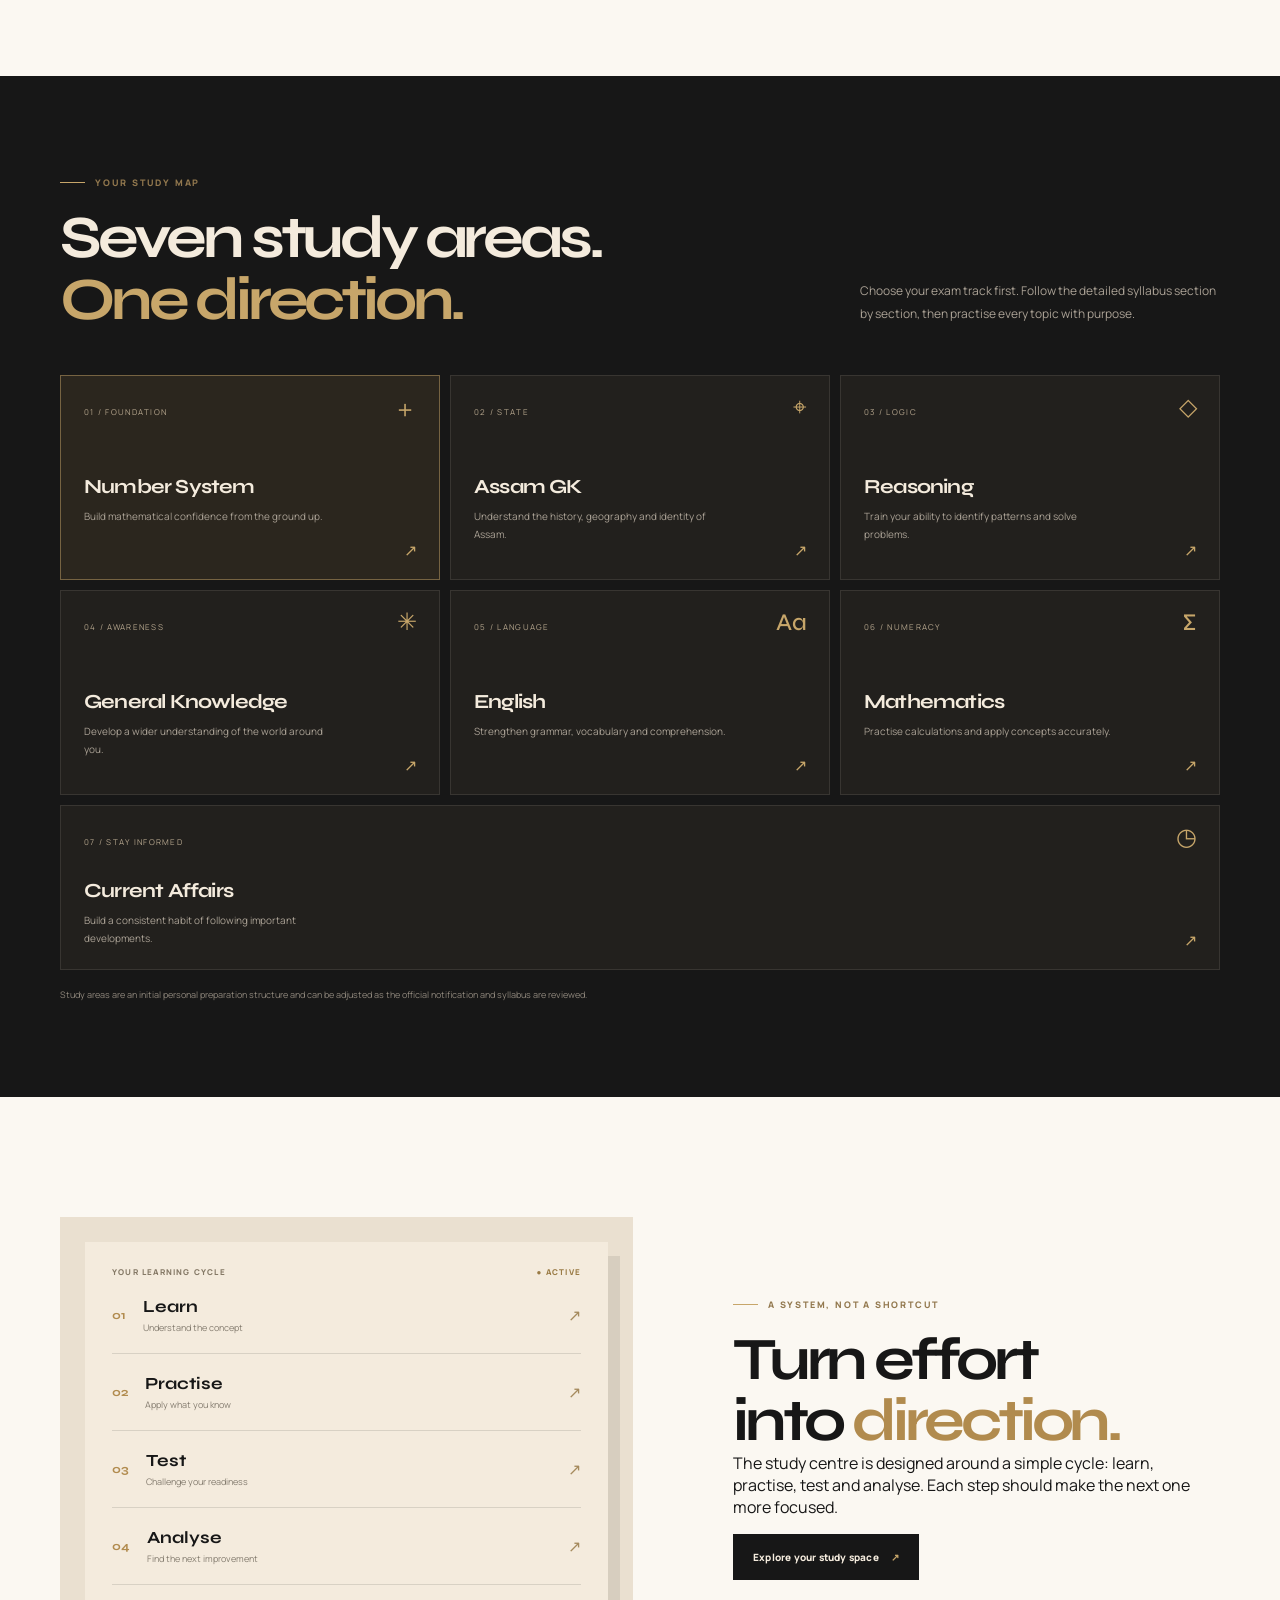
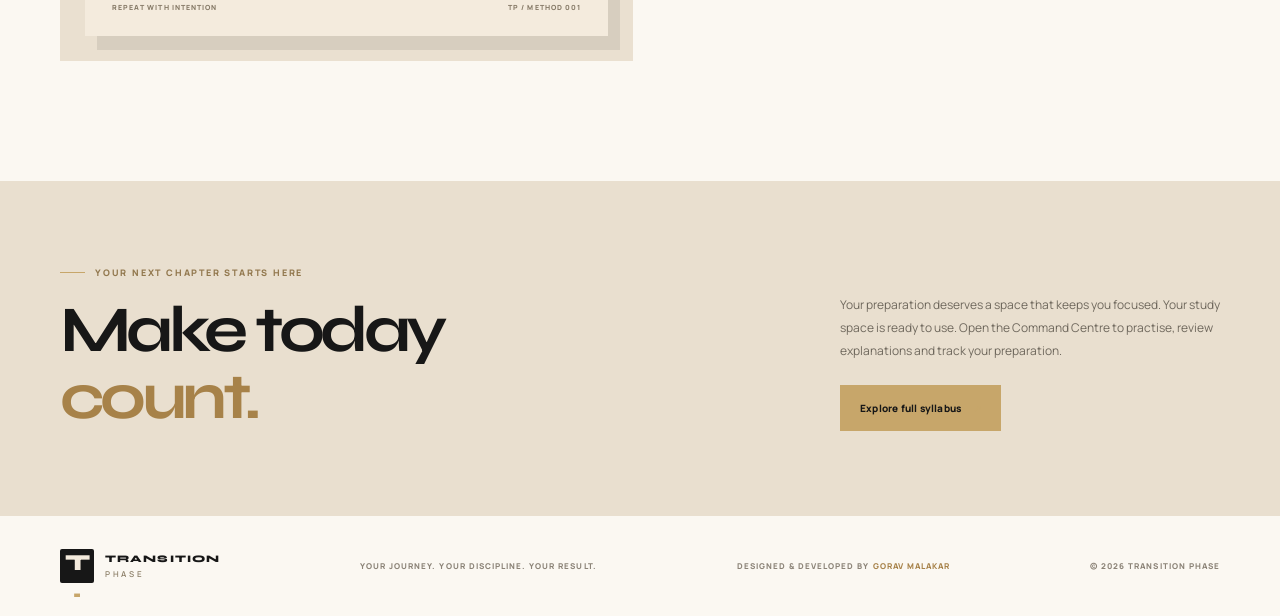
==== commit bde36378: "Enable shared hybrid motion across index.html" ====
--- a/index.html
+++ b/index.html
@@ -5,7 +5,7 @@
 <title>Transition Phase — From Preparation to Selection</title>
 <link rel="preconnect" href="https://fonts.googleapis.com"><link rel="preconnect" href="https://fonts.gstatic.com" crossorigin>
 <link href="https://fonts.googleapis.com/css2?family=Manrope:wght@400;500;600;700;800&family=Syne:wght@400;500;600;700;800&display=swap" rel="stylesheet"><link rel="stylesheet" href="styles.css">
-</head><body><div class="site-shell">
+<link rel="stylesheet" href="motion.css"></head><body><div class="site-shell">
 <header class="topbar"><a class="brand" href="#"><span class="brand-mark">T<span>.</span></span><span class="brand-name">TRANSITION<span>PHASE</span></span></a>
 <button class="menu-toggle" id="menuToggle" aria-label="Open navigation" aria-expanded="false"><i></i><i></i></button>
 <nav class="nav-links" id="navLinks"><a href="command.html">Command Centre</a><a href="syllabus.html">Full syllabus</a><a href="#approach">Our approach</a><a href="#subjects">Subjects</a><a href="#system">The system</a><a class="nav-cta" href="syllabus.html">Choose exam track <span>↗</span></a></nav></header>
@@ -19,4 +19,4 @@
 <div class="subject-grid"><a class="subject-card featured reveal" href="subject.html?subject=number-system"><span class="subject-count">01 / FOUNDATION</span><span class="subject-icon">＋</span><h3>Number System</h3><p>Build mathematical confidence from the ground up.</p><span class="subject-arrow">↗</span></a><a class="subject-card reveal" href="subject.html?subject=assam-gk"><span class="subject-count">02 / STATE</span><span class="subject-icon">⌖</span><h3>Assam GK</h3><p>Understand the history, geography and identity of Assam.</p><span class="subject-arrow">↗</span></a><a class="subject-card reveal" href="subject.html?subject=reasoning"><span class="subject-count">03 / LOGIC</span><span class="subject-icon">◇</span><h3>Reasoning</h3><p>Train your ability to identify patterns and solve problems.</p><span class="subject-arrow">↗</span></a><a class="subject-card reveal" href="subject.html?subject=general-knowledge"><span class="subject-count">04 / AWARENESS</span><span class="subject-icon">✳</span><h3>General Knowledge</h3><p>Develop a wider understanding of the world around you.</p><span class="subject-arrow">↗</span></a><a class="subject-card reveal" href="subject.html?subject=english"><span class="subject-count">05 / LANGUAGE</span><span class="subject-icon">Aa</span><h3>English</h3><p>Strengthen grammar, vocabulary and comprehension.</p><span class="subject-arrow">↗</span></a><a class="subject-card reveal" href="subject.html?subject=mathematics"><span class="subject-count">06 / NUMERACY</span><span class="subject-icon">∑</span><h3>Mathematics</h3><p>Practise calculations and apply concepts accurately.</p><span class="subject-arrow">↗</span></a><a class="subject-card subject-wide reveal" href="subject.html?subject=current-affairs"><span class="subject-count">07 / STAY INFORMED</span><span class="subject-icon">◷</span><h3>Current Affairs</h3><p>Build a consistent habit of following important developments.</p><span class="subject-arrow">↗</span></a></div><p class="subject-disclaimer">Study areas are an initial personal preparation structure and can be adjusted as the official notification and syllabus are reviewed.</p></div></section>
 <section class="system-section section-wrap" id="system"><div class="system-visual reveal"><div class="system-panel"><div class="panel-top"><span>YOUR LEARNING CYCLE</span><span class="panel-status">● ACTIVE</span></div><div class="cycle-step"><span>01</span><div><b>Learn</b><small>Understand the concept</small></div><i>↗</i></div><div class="cycle-step"><span>02</span><div><b>Practise</b><small>Apply what you know</small></div><i>↗</i></div><div class="cycle-step"><span>03</span><div><b>Test</b><small>Challenge your readiness</small></div><i>↗</i></div><div class="cycle-step"><span>04</span><div><b>Analyse</b><small>Find the next improvement</small></div><i>↗</i></div><div class="panel-foot"><span>REPEAT WITH INTENTION</span><span>TP / METHOD 001</span></div></div></div><div class="system-copy reveal"><div class="eyebrow"><span class="eyebrow-line"></span> A SYSTEM, NOT A SHORTCUT</div><h2>Turn effort<br>into <em>direction.</em></h2><p>The study centre is designed around a simple cycle: learn, practise, test and analyse. Each step should make the next one more focused.</p><a class="button button-dark" href="#study">Explore your study space <span>↗</span></a></div></section>
 <section class="study-cta" id="study"><div class="section-wrap cta-inner reveal"><div><div class="eyebrow"><span class="eyebrow-line"></span> YOUR NEXT CHAPTER STARTS HERE</div><h2>Make today<br><em>count.</em></h2></div><div class="cta-side"><p>Your preparation deserves a space that keeps you focused. Your study space is ready to use. Open the Command Centre to practise, review explanations and track your preparation.</p><a class="button button-gold" href="syllabus.html">Explore full syllabus <span>↗</span></a></div></div></section>
-</main><footer class="footer section-wrap"><a class="brand" href="#"><span class="brand-mark">T<span>.</span></span><span class="brand-name">TRANSITION<span>PHASE</span></span></a><span>YOUR JOURNEY. YOUR DISCIPLINE. YOUR RESULT.</span><span class="footer-credit">DESIGNED &amp; DEVELOPED BY <strong>GORAV MALAKAR</strong></span><span>© 2026 TRANSITION PHASE</span></footer></div><script src="app.js"></script></body></html>+</main><footer class="footer section-wrap"><a class="brand" href="#"><span class="brand-mark">T<span>.</span></span><span class="brand-name">TRANSITION<span>PHASE</span></span></a><span>YOUR JOURNEY. YOUR DISCIPLINE. YOUR RESULT.</span><span class="footer-credit">DESIGNED &amp; DEVELOPED BY <strong>GORAV MALAKAR</strong></span><span>© 2026 TRANSITION PHASE</span></footer></div><script src="app.js"></script><script src="motion.js"></script></body></html>
--- a/styles.css
+++ b/styles.css
@@ -2,8 +2,11 @@
 /* Subject cards are navigable links */
 a.subject-card{display:block;color:inherit;text-decoration:none;cursor:pointer}a.subject-card:focus-visible{outline:2px solid var(--gold);outline-offset:4px}
 
-/* Creator attribution */
-.creator-byline{margin:18px 0 0;font-size:9px;line-height:1.7;letter-spacing:.13em;font-weight:800;color:#8b8377}
-.creator-byline strong,.footer-credit strong{color:#a78249;font-weight:800}
+/* Prominent creator attribution */
+.creator-byline{display:flex;flex-direction:column;align-items:flex-start;gap:3px;margin:20px 0 18px;padding:11px 16px;border-left:3px solid var(--gold);background:rgba(197,160,100,.10);max-width:360px}
+.creator-byline span{font-size:9px;line-height:1.5;letter-spacing:.16em;font-weight:800;color:#827766}
+.creator-byline strong{font:800 21px/1.2 var(--heading);letter-spacing:.015em;color:#a78249}
+.creator-byline small{font-size:10px;letter-spacing:.04em;color:#8b8377}
 .footer-credit{font-size:8px;letter-spacing:.1em;color:#8b8377;font-weight:800}
-@media(max-width:800px){.creator-byline{max-width:330px;font-size:8px}.footer-credit{flex-basis:100%;order:3}}
+.footer-credit strong{color:#a78249;font-weight:800}
+@media(max-width:800px){.creator-byline{max-width:340px;margin:18px 0 16px;padding:10px 14px}.creator-byline strong{font-size:19px}.footer-credit{flex-basis:100%;order:3}}
--- a/motion.css
+++ b/motion.css
@@ -0,0 +1,91 @@
+/* TRANSITION PHASE — shared, balanced motion layer
+   Additive only: this file does not alter study logic or stored data. */
+:root{
+  --tp-motion-ease:cubic-bezier(.2,.75,.25,1);
+  --tp-motion-duration:650ms;
+}
+body{animation:tp-page-enter 420ms var(--tp-motion-ease) both}
+@keyframes tp-page-enter{from{opacity:.72}to{opacity:1}}
+
+.tp-motion-in{
+  opacity:0;
+  transform:translate3d(0,16px,0) scale(.995);
+  transition:opacity var(--tp-motion-duration) var(--tp-motion-ease),
+             transform var(--tp-motion-duration) var(--tp-motion-ease);
+  transition-delay:var(--tp-motion-delay,0ms);
+  will-change:opacity,transform;
+}
+.tp-motion-in.is-in{
+  opacity:1;
+  transform:translate3d(0,0,0) scale(1);
+  will-change:auto;
+}
+.tp-motion-in.is-in:hover{transform:translate3d(0,-3px,0) scale(1)}
+.tp-motion-in.is-in:active{transform:translate3d(0,-1px,0) scale(.995)}
+
+.progress-track>i,.summary-bar>i{
+  transition:width 850ms var(--tp-motion-ease);
+  will-change:width;
+}
+
+button,.button,.nav-cta,.topic-open,.small-button,.track-button,
+.lesson-tabs a,.question-option,.app-option,.section-toggle{
+  transition:transform 180ms var(--tp-motion-ease),
+             background-color 220ms ease,
+             border-color 220ms ease,
+             color 220ms ease,
+             box-shadow 220ms ease;
+}
+button:active,.button:active,.nav-cta:active,.topic-open:active,
+.small-button:active,.track-button:active{
+  transform:scale(.975);
+}
+button:focus-visible,a:focus-visible,input:focus-visible,select:focus-visible{
+  outline:2px solid var(--gold,#c7a66a);
+  outline-offset:3px;
+}
+.question-feedback{animation:tp-feedback-in 300ms var(--tp-motion-ease) both}
+@keyframes tp-feedback-in{
+  from{opacity:0;transform:translateY(7px)}
+  to{opacity:1;transform:translateY(0)}
+}
+.topic-card,.stat-card,.concept-card,.example-card,.question-card,
+.syllabus-section,.principle,.practice-launch,.sprint-card{
+  transition:transform 260ms var(--tp-motion-ease),
+             box-shadow 260ms var(--tp-motion-ease),
+             border-color 220ms ease,
+             background-color 220ms ease;
+}
+@media(hover:hover) and (pointer:fine){
+  .stat-card:hover,.concept-card:hover,.example-card:hover,
+  .question-card:hover,.syllabus-section:hover,.practice-launch:hover,
+  .sprint-card:hover{
+    transform:translateY(-3px);
+    box-shadow:0 12px 28px rgba(23,23,23,.07);
+  }
+  .principle:hover{transform:translateY(-2px)}
+  .topic-card:hover{transform:translateY(-3px)}
+}
+.hero-card{translate:0 0;animation:tp-card-float 8s ease-in-out infinite}
+.floating-tag{translate:0 0;animation:tp-tag-float 6.5s ease-in-out infinite}
+.tag-bottom{animation-delay:-2.7s}
+.orbit-one{translate:0 0;animation:tp-orbit-float 15s ease-in-out infinite alternate}
+.orbit-two{translate:0 0;animation:tp-orbit-float 19s ease-in-out infinite alternate-reverse}
+@keyframes tp-card-float{0%,100%{translate:0 0}50%{translate:0 -7px}}
+@keyframes tp-tag-float{0%,100%{translate:0 0}50%{translate:0 -5px}}
+@keyframes tp-orbit-float{from{translate:0 -7px}to{translate:0 7px}}
+
+@media(max-width:600px){
+  :root{--tp-motion-duration:520ms}
+  .hero-card{animation-duration:10s}
+}
+@media(prefers-reduced-motion:reduce){
+  *,*:before,*:after{
+    scroll-behavior:auto!important;
+    animation-duration:.01ms!important;
+    animation-iteration-count:1!important;
+    transition-duration:.01ms!important;
+  }
+  .tp-motion-in{opacity:1!important;transform:none!important;will-change:auto!important}
+  .progress-track>i,.summary-bar>i{transition:none!important}
+}
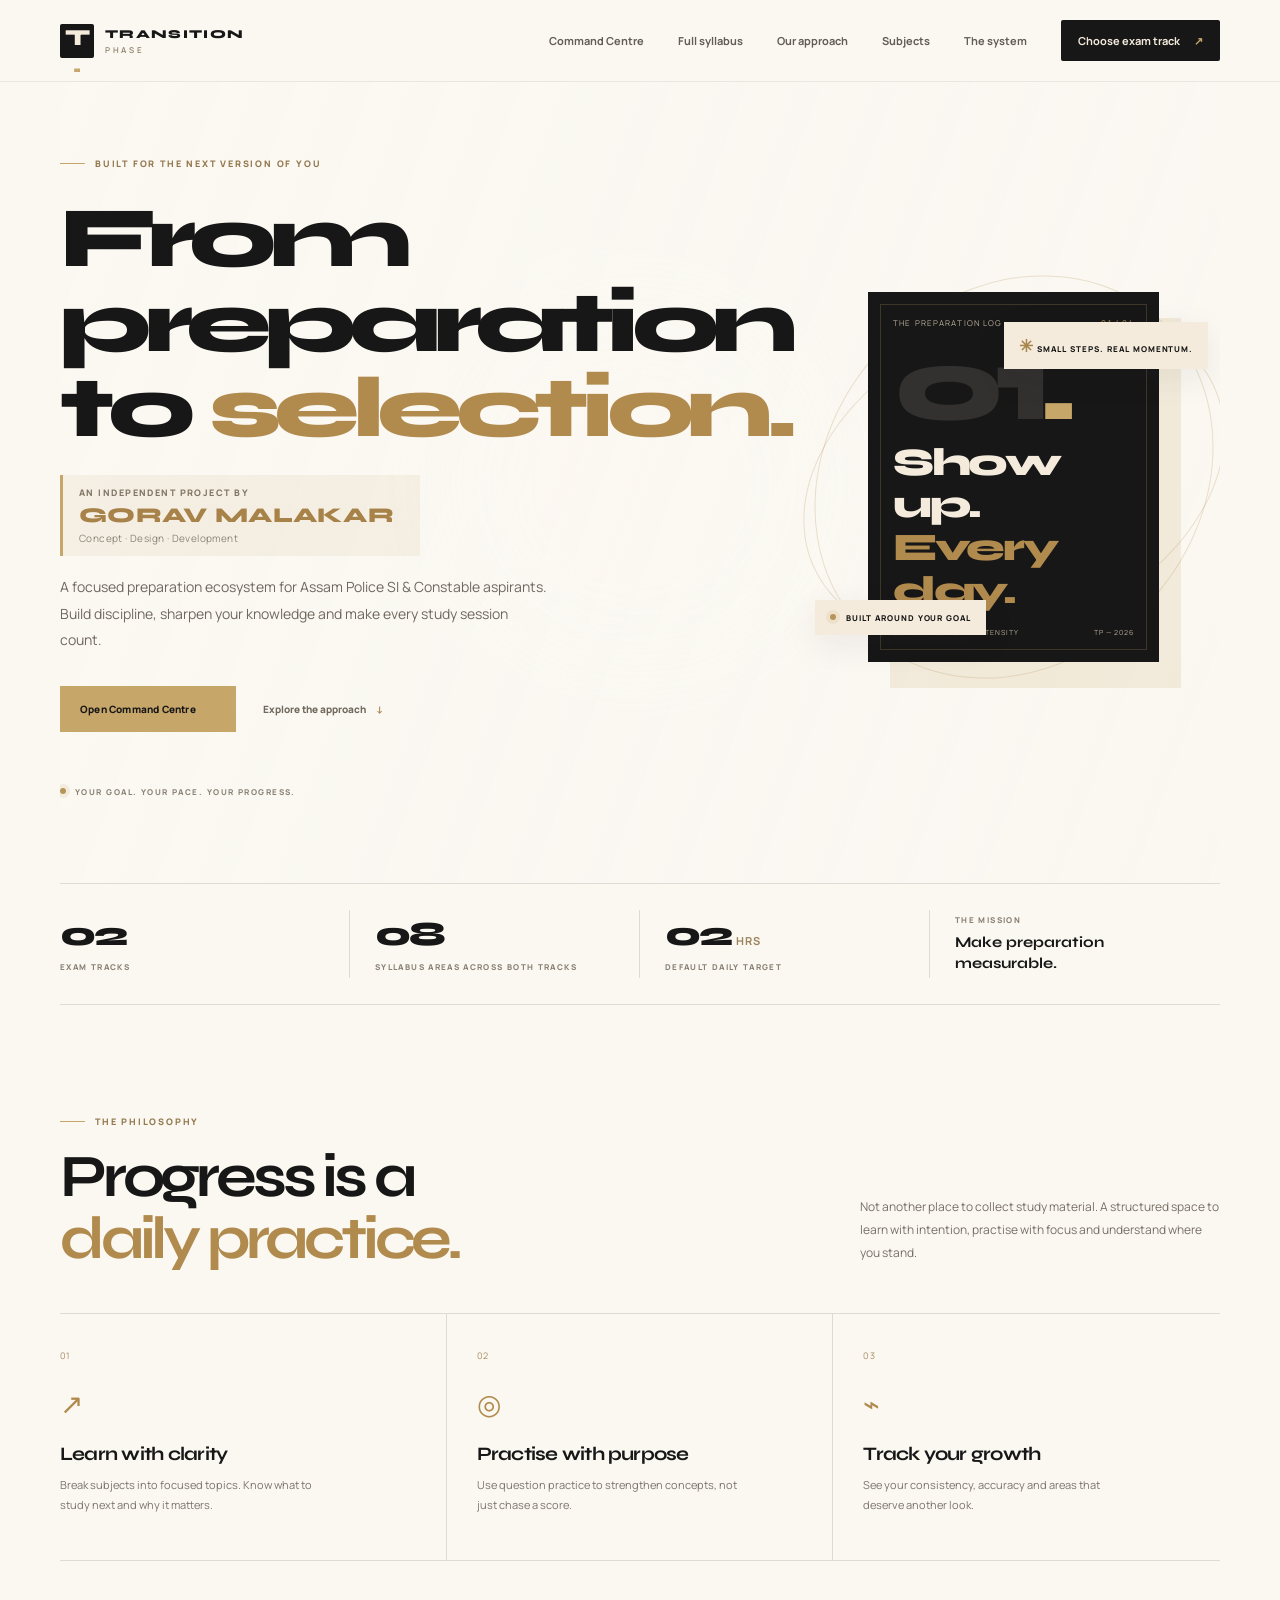
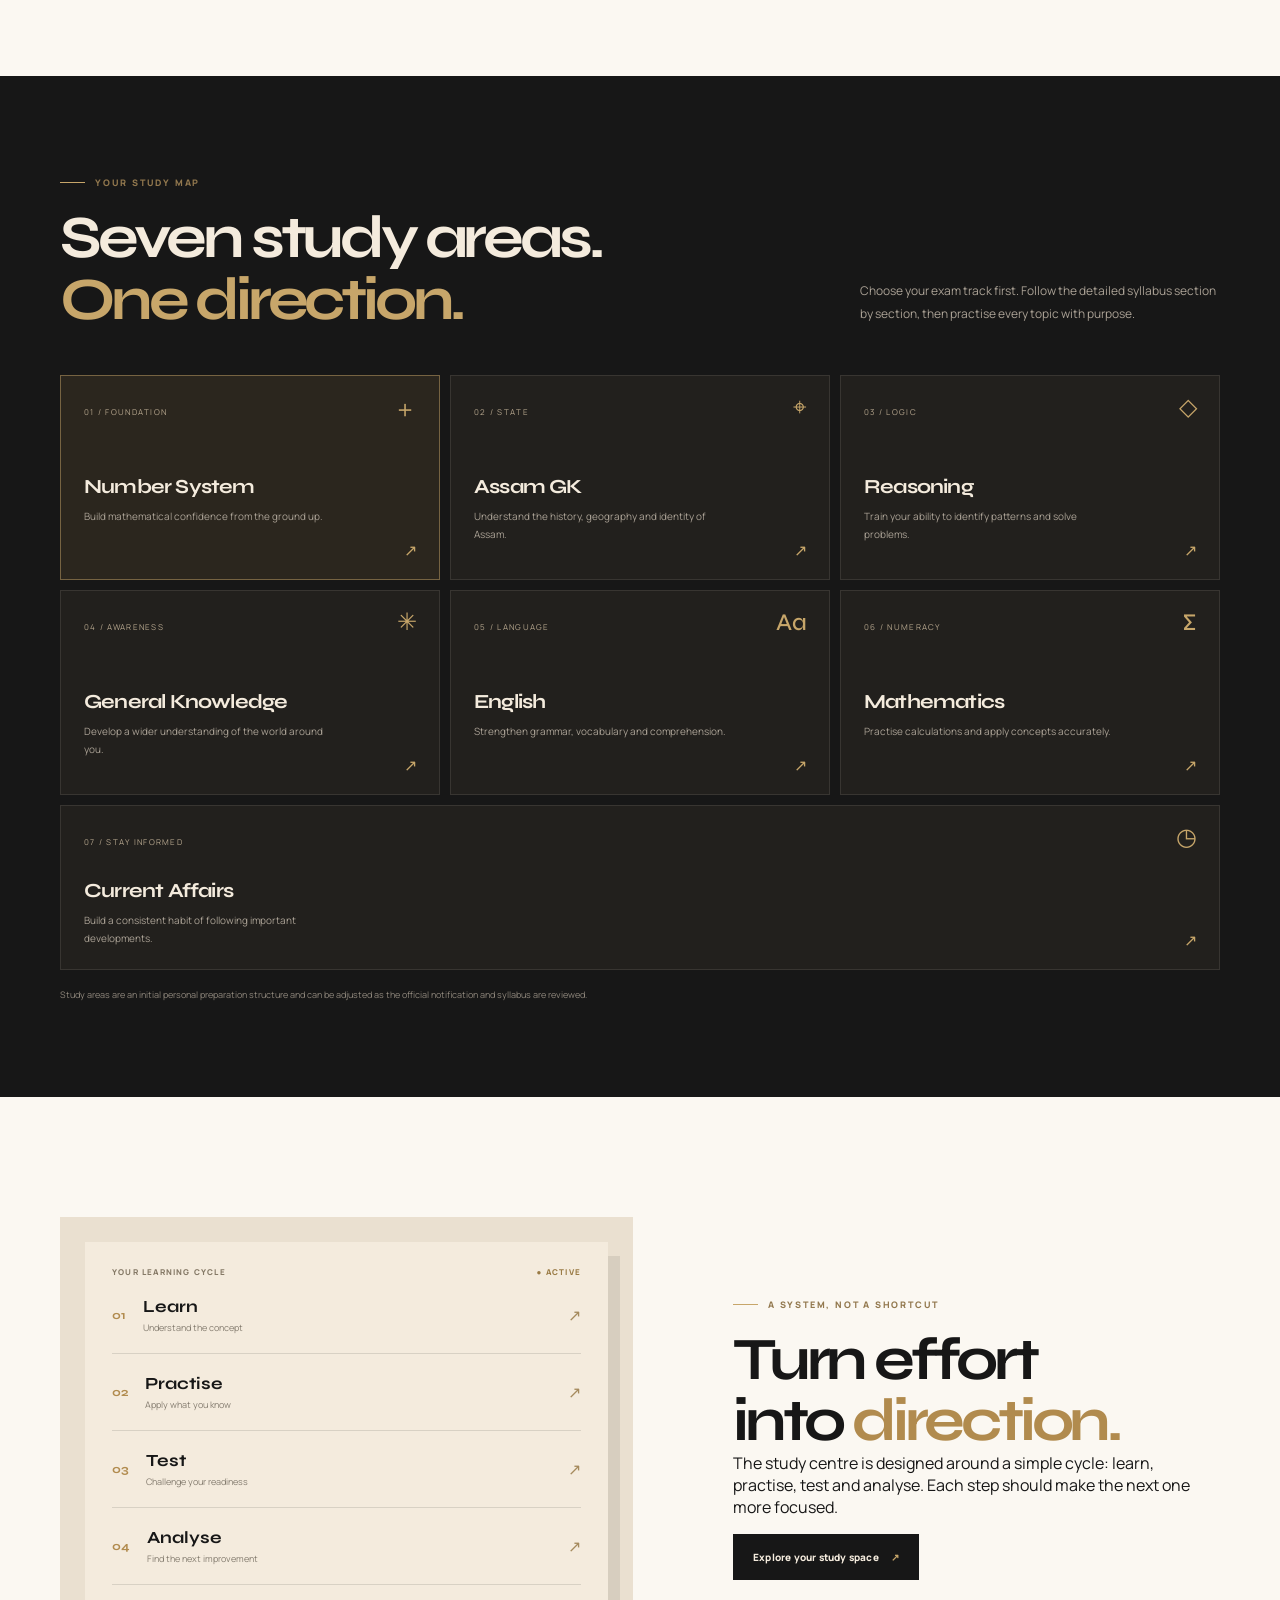
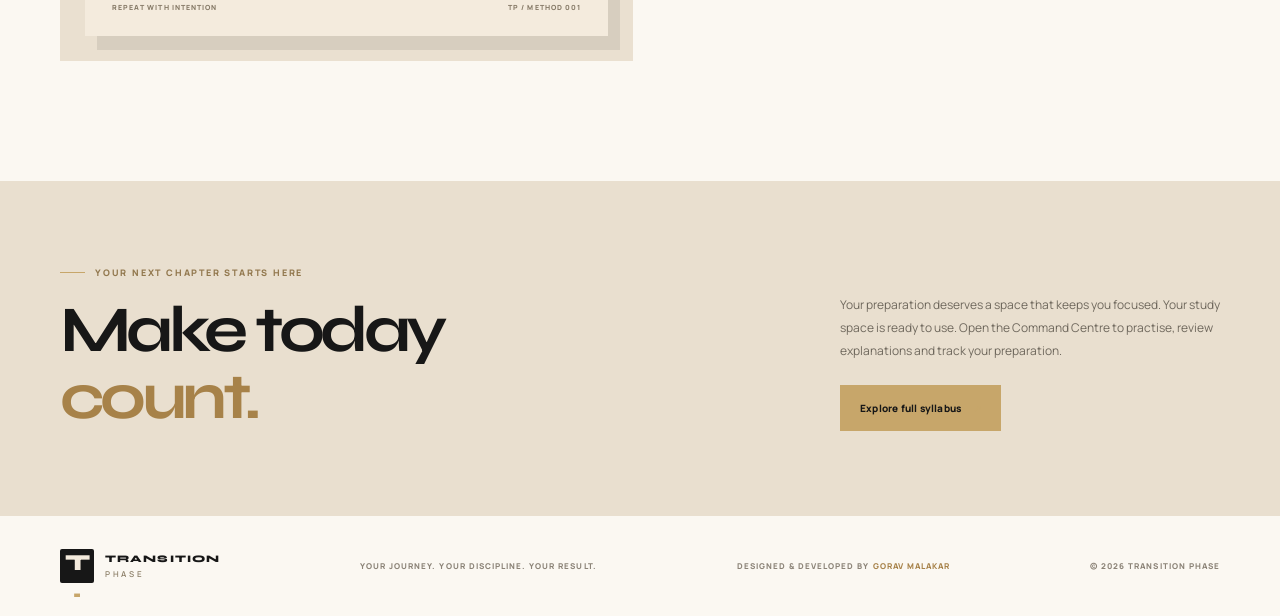
==== commit 9ac11b11: "Enable cinematic spotlight on index.html" ====
--- a/index.html
+++ b/index.html
@@ -5,12 +5,12 @@
 <title>Transition Phase — From Preparation to Selection</title>
 <link rel="preconnect" href="https://fonts.googleapis.com"><link rel="preconnect" href="https://fonts.gstatic.com" crossorigin>
 <link href="https://fonts.googleapis.com/css2?family=Manrope:wght@400;500;600;700;800&family=Syne:wght@400;500;600;700;800&display=swap" rel="stylesheet"><link rel="stylesheet" href="styles.css">
-<link rel="stylesheet" href="motion.css"></head><body><div class="site-shell">
+<link rel="stylesheet" href="motion.css"><link rel="stylesheet" href="spotlight.css"></head><body><div class="site-shell">
 <header class="topbar"><a class="brand" href="#"><span class="brand-mark">T<span>.</span></span><span class="brand-name">TRANSITION<span>PHASE</span></span></a>
 <button class="menu-toggle" id="menuToggle" aria-label="Open navigation" aria-expanded="false"><i></i><i></i></button>
 <nav class="nav-links" id="navLinks"><a href="command.html">Command Centre</a><a href="syllabus.html">Full syllabus</a><a href="#approach">Our approach</a><a href="#subjects">Subjects</a><a href="#system">The system</a><a class="nav-cta" href="syllabus.html">Choose exam track <span>↗</span></a></nav></header>
 <main>
-<section class="hero section-wrap"><div class="hero-copy reveal"><div class="eyebrow"><span class="eyebrow-line"></span> BUILT FOR THE NEXT VERSION OF YOU</div><h1>From preparation<br>to <em>selection.</em></h1><div class="creator-byline"><span>AN INDEPENDENT PROJECT BY</span><strong>GORAV MALAKAR</strong><small>Concept · Design · Development</small></div><p class="hero-lede">A focused preparation ecosystem for Assam Police SI &amp; Constable aspirants. Build discipline, sharpen your knowledge and make every study session count.</p><div class="hero-actions"><a class="button button-gold" href="command.html">Open Command Centre <span>↗</span></a><a class="text-link" href="#approach">Explore the approach <span>↓</span></a></div><div class="hero-note"><span class="live-dot"></span> YOUR GOAL. YOUR PACE. YOUR PROGRESS.</div></div>
+<section class="hero section-wrap tp-spotlight-host"><div class="hero-copy reveal"><div class="eyebrow"><span class="eyebrow-line"></span> BUILT FOR THE NEXT VERSION OF YOU</div><h1>From preparation<br>to <em>selection.</em></h1><div class="creator-byline"><span>AN INDEPENDENT PROJECT BY</span><strong>GORAV MALAKAR</strong><small>Concept · Design · Development</small></div><p class="hero-lede">A focused preparation ecosystem for Assam Police SI &amp; Constable aspirants. Build discipline, sharpen your knowledge and make every study session count.</p><div class="hero-actions"><a class="button button-gold" href="command.html">Open Command Centre <span>↗</span></a><a class="text-link" href="#approach">Explore the approach <span>↓</span></a></div><div class="hero-note"><span class="live-dot"></span> YOUR GOAL. YOUR PACE. YOUR PROGRESS.</div></div>
 <div class="hero-art reveal"><div class="orbit orbit-one"></div><div class="orbit orbit-two"></div><div class="hero-card"><div class="hero-card-top"><span>THE PREPARATION LOG</span><span class="card-index">01 / 04</span></div><div class="hero-number">01<span>.</span></div><div class="hero-card-title">Show up.<br><em>Every day.</em></div><div class="hero-card-bottom"><span>CONSISTENCY OVER INTENSITY</span><span>TP — 2026</span></div></div><div class="floating-tag tag-top"><span class="tag-icon">✳</span> SMALL STEPS. REAL MOMENTUM.</div><div class="floating-tag tag-bottom"><span class="tag-dot"></span> BUILT AROUND YOUR GOAL</div></div></section>
 <section class="metrics section-wrap"><div class="metric"><strong>02</strong><span>EXAM TRACKS</span></div><div class="metric"><strong>08</strong><span>SYLLABUS AREAS ACROSS BOTH TRACKS</span></div><div class="metric"><strong>02<span class="metric-unit">HRS</span></strong><span>DEFAULT DAILY TARGET</span></div><div class="metric metric-note"><span>THE MISSION</span><p>Make preparation<br>measurable.</p></div></section>
 <section class="approach section-wrap" id="approach"><div class="section-heading reveal"><div><div class="eyebrow"><span class="eyebrow-line"></span> THE PHILOSOPHY</div><h2>Progress is a<br><em>daily practice.</em></h2></div><p>Not another place to collect study material. A structured space to learn with intention, practise with focus and understand where you stand.</p></div>
@@ -19,4 +19,4 @@
 <div class="subject-grid"><a class="subject-card featured reveal" href="subject.html?subject=number-system"><span class="subject-count">01 / FOUNDATION</span><span class="subject-icon">＋</span><h3>Number System</h3><p>Build mathematical confidence from the ground up.</p><span class="subject-arrow">↗</span></a><a class="subject-card reveal" href="subject.html?subject=assam-gk"><span class="subject-count">02 / STATE</span><span class="subject-icon">⌖</span><h3>Assam GK</h3><p>Understand the history, geography and identity of Assam.</p><span class="subject-arrow">↗</span></a><a class="subject-card reveal" href="subject.html?subject=reasoning"><span class="subject-count">03 / LOGIC</span><span class="subject-icon">◇</span><h3>Reasoning</h3><p>Train your ability to identify patterns and solve problems.</p><span class="subject-arrow">↗</span></a><a class="subject-card reveal" href="subject.html?subject=general-knowledge"><span class="subject-count">04 / AWARENESS</span><span class="subject-icon">✳</span><h3>General Knowledge</h3><p>Develop a wider understanding of the world around you.</p><span class="subject-arrow">↗</span></a><a class="subject-card reveal" href="subject.html?subject=english"><span class="subject-count">05 / LANGUAGE</span><span class="subject-icon">Aa</span><h3>English</h3><p>Strengthen grammar, vocabulary and comprehension.</p><span class="subject-arrow">↗</span></a><a class="subject-card reveal" href="subject.html?subject=mathematics"><span class="subject-count">06 / NUMERACY</span><span class="subject-icon">∑</span><h3>Mathematics</h3><p>Practise calculations and apply concepts accurately.</p><span class="subject-arrow">↗</span></a><a class="subject-card subject-wide reveal" href="subject.html?subject=current-affairs"><span class="subject-count">07 / STAY INFORMED</span><span class="subject-icon">◷</span><h3>Current Affairs</h3><p>Build a consistent habit of following important developments.</p><span class="subject-arrow">↗</span></a></div><p class="subject-disclaimer">Study areas are an initial personal preparation structure and can be adjusted as the official notification and syllabus are reviewed.</p></div></section>
 <section class="system-section section-wrap" id="system"><div class="system-visual reveal"><div class="system-panel"><div class="panel-top"><span>YOUR LEARNING CYCLE</span><span class="panel-status">● ACTIVE</span></div><div class="cycle-step"><span>01</span><div><b>Learn</b><small>Understand the concept</small></div><i>↗</i></div><div class="cycle-step"><span>02</span><div><b>Practise</b><small>Apply what you know</small></div><i>↗</i></div><div class="cycle-step"><span>03</span><div><b>Test</b><small>Challenge your readiness</small></div><i>↗</i></div><div class="cycle-step"><span>04</span><div><b>Analyse</b><small>Find the next improvement</small></div><i>↗</i></div><div class="panel-foot"><span>REPEAT WITH INTENTION</span><span>TP / METHOD 001</span></div></div></div><div class="system-copy reveal"><div class="eyebrow"><span class="eyebrow-line"></span> A SYSTEM, NOT A SHORTCUT</div><h2>Turn effort<br>into <em>direction.</em></h2><p>The study centre is designed around a simple cycle: learn, practise, test and analyse. Each step should make the next one more focused.</p><a class="button button-dark" href="#study">Explore your study space <span>↗</span></a></div></section>
 <section class="study-cta" id="study"><div class="section-wrap cta-inner reveal"><div><div class="eyebrow"><span class="eyebrow-line"></span> YOUR NEXT CHAPTER STARTS HERE</div><h2>Make today<br><em>count.</em></h2></div><div class="cta-side"><p>Your preparation deserves a space that keeps you focused. Your study space is ready to use. Open the Command Centre to practise, review explanations and track your preparation.</p><a class="button button-gold" href="syllabus.html">Explore full syllabus <span>↗</span></a></div></div></section>
-</main><footer class="footer section-wrap"><a class="brand" href="#"><span class="brand-mark">T<span>.</span></span><span class="brand-name">TRANSITION<span>PHASE</span></span></a><span>YOUR JOURNEY. YOUR DISCIPLINE. YOUR RESULT.</span><span class="footer-credit">DESIGNED &amp; DEVELOPED BY <strong>GORAV MALAKAR</strong></span><span>© 2026 TRANSITION PHASE</span></footer></div><script src="app.js"></script><script src="motion.js"></script></body></html>+</main><footer class="footer section-wrap"><a class="brand" href="#"><span class="brand-mark">T<span>.</span></span><span class="brand-name">TRANSITION<span>PHASE</span></span></a><span>YOUR JOURNEY. YOUR DISCIPLINE. YOUR RESULT.</span><span class="footer-credit">DESIGNED &amp; DEVELOPED BY <strong>GORAV MALAKAR</strong></span><span>© 2026 TRANSITION PHASE</span></footer></div><script src="app.js"></script><script src="motion.js"><script src="spotlight.js"></script></body></html>
--- a/spotlight.css
+++ b/spotlight.css
@@ -0,0 +1,79 @@
+/* TRANSITION PHASE — cinematic exam-preparation spotlight
+   Shared by landing, Command Centre, subject, lesson and syllabus heroes. */
+.tp-spotlight-host{
+  --tp-spot-x:50%;
+  --tp-spot-y:50%;
+  --tp-spot-size:260px;
+  position:relative;
+  isolation:isolate;
+  overflow:hidden;
+}
+.tp-spotlight-host::before,
+.tp-spotlight-host::after{
+  content:"";
+  position:absolute;
+  inset:0;
+  pointer-events:none;
+  z-index:0;
+}
+.tp-spotlight-host::before{
+  background-image:
+    linear-gradient(110deg,rgba(251,248,242,.78),rgba(251,248,242,.70)),
+    url("https://images.unsplash.com/photo-1552674605-db6ffd4facb5?auto=format&fit=crop&w=1800&q=85");
+  background-size:cover;
+  background-position:center;
+  transform:scale(1.035);
+  animation:tp-spot-base-in 1.5s cubic-bezier(.16,1,.3,1) both;
+}
+.tp-spotlight-host::after{
+  background-image:
+    linear-gradient(110deg,rgba(251,248,242,.32),rgba(251,248,242,.24)),
+    url("https://images.unsplash.com/photo-1464822759023-fed622ff2c3b?auto=format&fit=crop&w=1800&q=85");
+  background-size:cover;
+  background-position:center;
+  opacity:.98;
+  -webkit-mask-image:radial-gradient(circle var(--tp-spot-size) at var(--tp-spot-x) var(--tp-spot-y),
+    rgba(0,0,0,1) 0%,
+    rgba(0,0,0,1) 40%,
+    rgba(0,0,0,.75) 60%,
+    rgba(0,0,0,.4) 75%,
+    rgba(0,0,0,.12) 88%,
+    rgba(0,0,0,0) 100%);
+  mask-image:radial-gradient(circle var(--tp-spot-size) at var(--tp-spot-x) var(--tp-spot-y),
+    rgba(0,0,0,1) 0%,
+    rgba(0,0,0,1) 40%,
+    rgba(0,0,0,.75) 60%,
+    rgba(0,0,0,.4) 75%,
+    rgba(0,0,0,.12) 88%,
+    rgba(0,0,0,0) 100%);
+  -webkit-mask-repeat:no-repeat;
+  mask-repeat:no-repeat;
+  will-change:mask-position;
+  transition:opacity .25s ease;
+}
+.tp-spotlight-host>*{position:relative;z-index:1}
+.tp-spotlight-host .hero-art>*{position:absolute}
+.tp-spotlight-host .hero-art .hero-card{position:relative}
+.tp-spotlight-host .hero-art .orbit{position:absolute}
+.tp-spotlight-host .hero-art .floating-tag{position:absolute}
+.tp-spotlight-host .track-select{position:relative;z-index:2}
+.tp-spotlight-host::selection{background:rgba(199,166,106,.35)}
+@keyframes tp-spot-base-in{
+  from{opacity:.55;transform:scale(1.09)}
+  to{opacity:1;transform:scale(1.035)}
+}
+/* Keep the spotlight visually contained to the hero band on smaller screens. */
+@media(max-width:650px){
+  .tp-spotlight-host{--tp-spot-size:210px}
+  .tp-spotlight-host::before,.tp-spotlight-host::after{background-position:center}
+}
+/* Touch devices receive a gentle fixed reveal; pointer devices follow the cursor. */
+@media(hover:none),(pointer:coarse){
+  .tp-spotlight-host::after{
+    -webkit-mask-image:radial-gradient(circle 220px at 50% 55%,#000 0%,rgba(0,0,0,.9) 48%,transparent 100%);
+    mask-image:radial-gradient(circle 220px at 50% 55%,#000 0%,rgba(0,0,0,.9) 48%,transparent 100%);
+  }
+}
+@media(prefers-reduced-motion:reduce){
+  .tp-spotlight-host::before{animation:none;transform:none}
+}
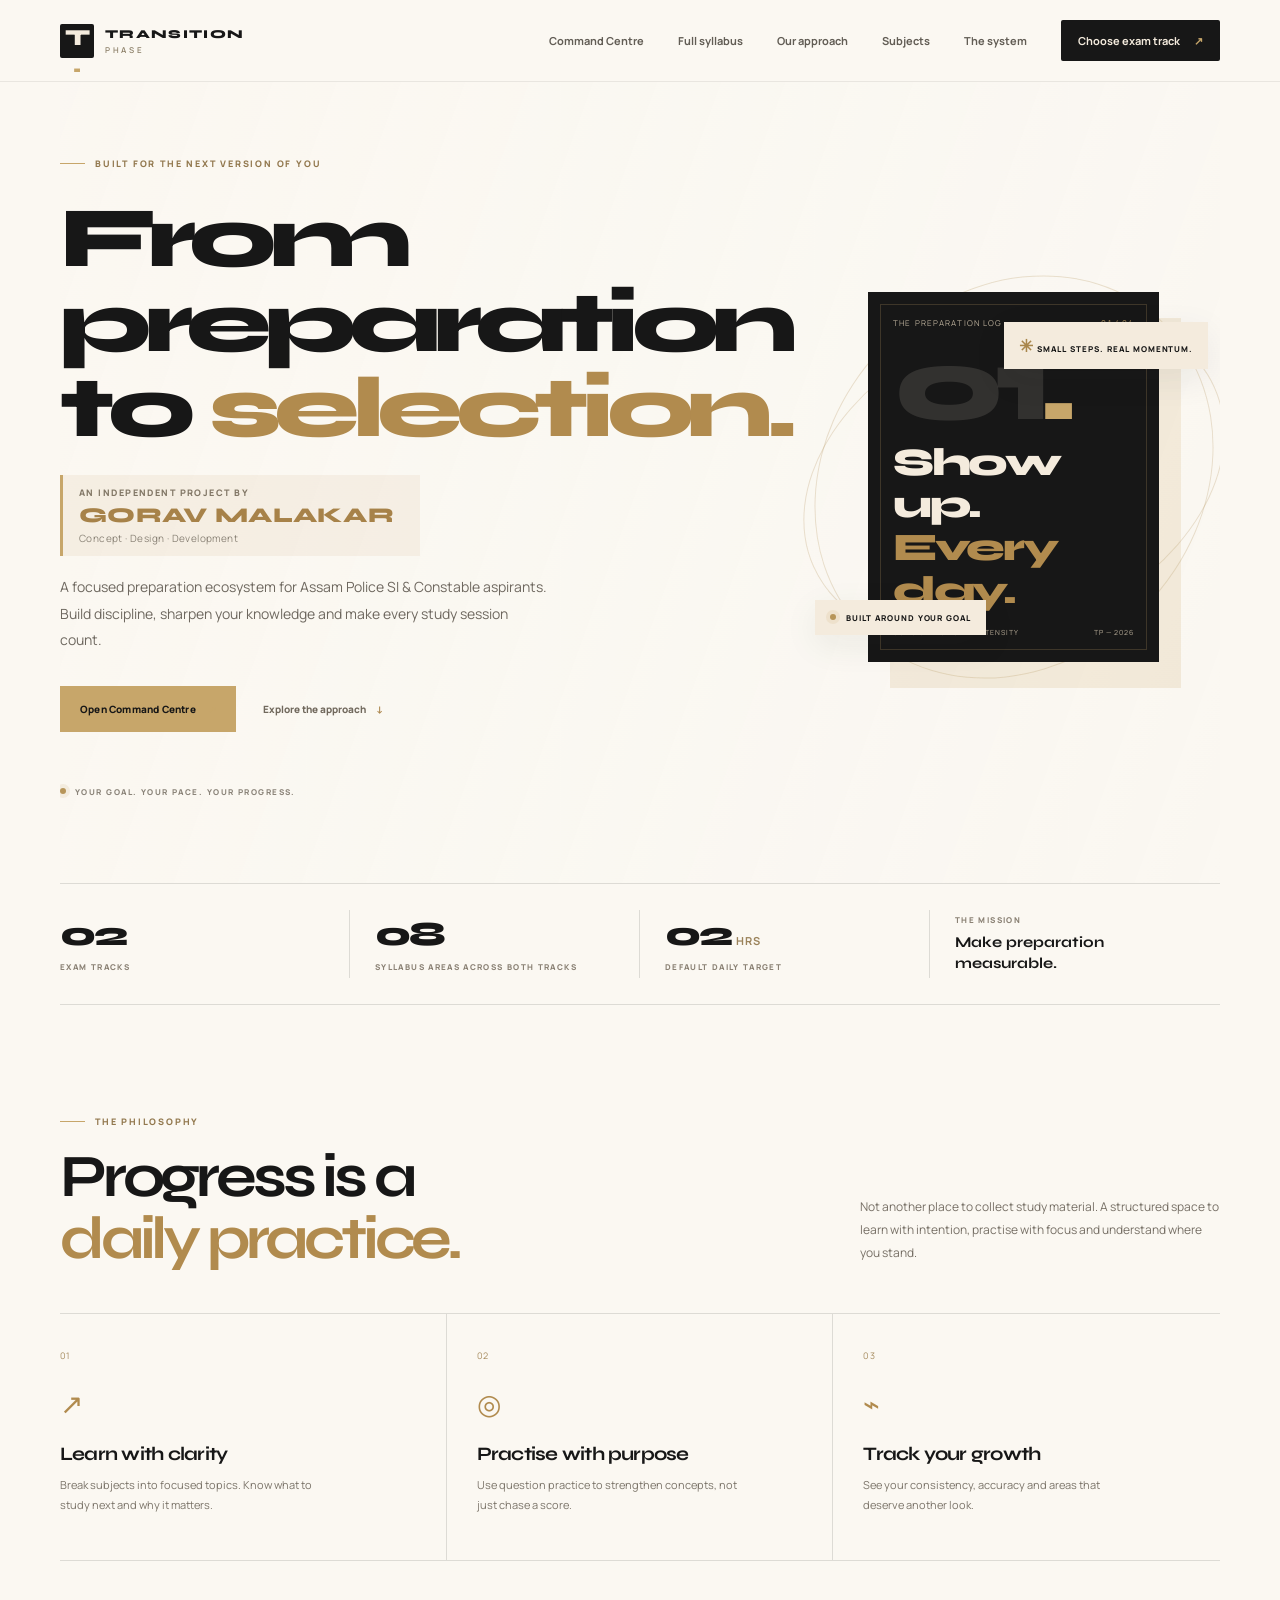
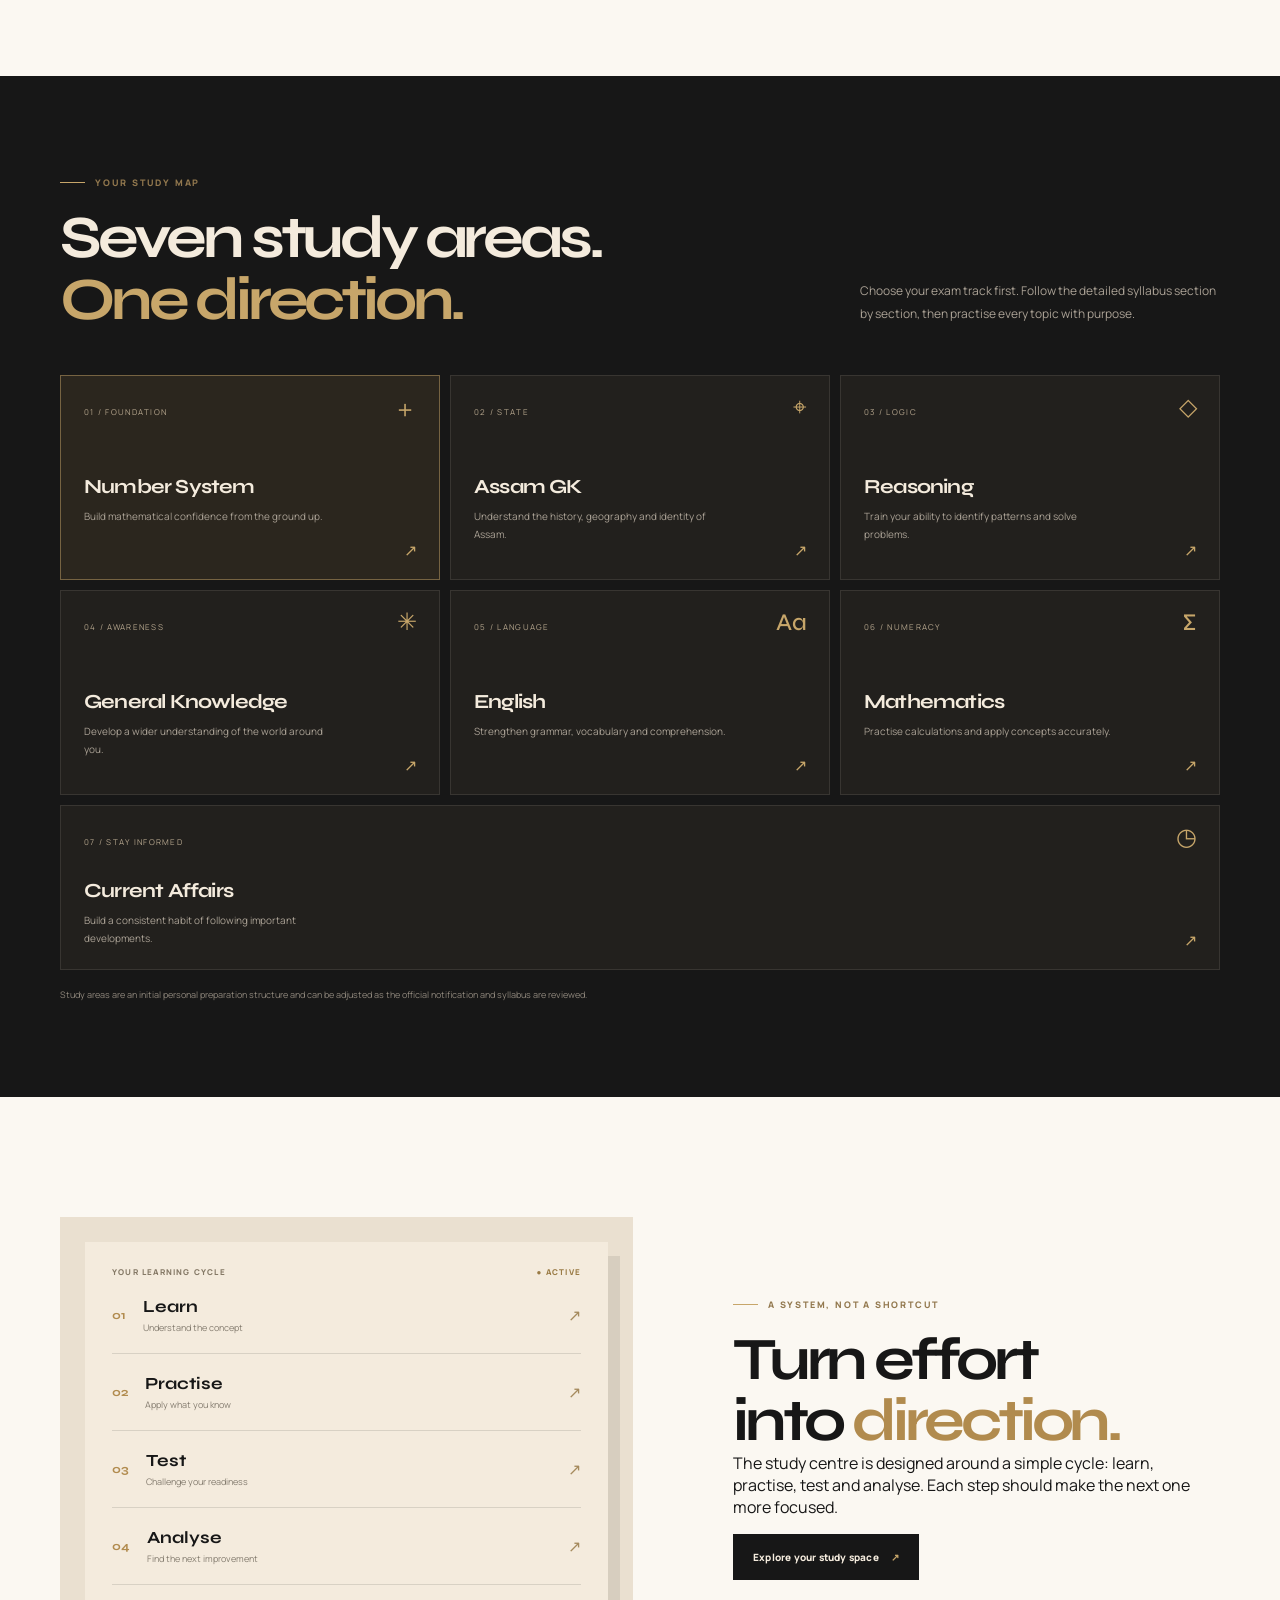
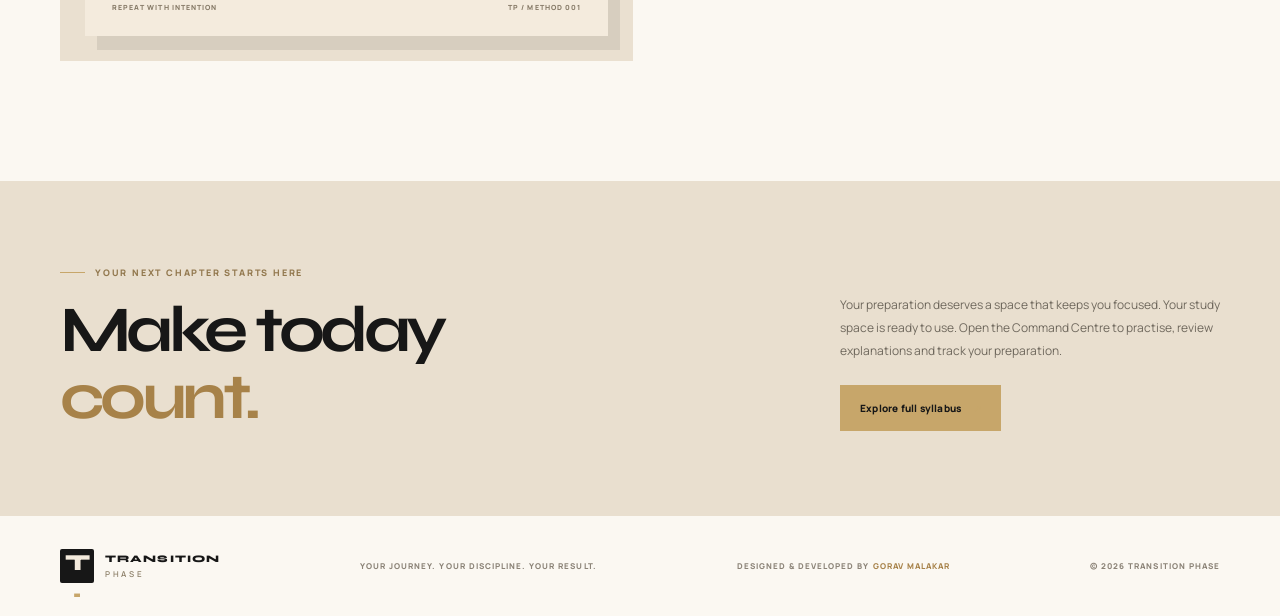
==== commit a4151bc6: "Fix spotlight script loading on index.html" ====
--- a/index.html
+++ b/index.html
@@ -19,4 +19,4 @@
 <div class="subject-grid"><a class="subject-card featured reveal" href="subject.html?subject=number-system"><span class="subject-count">01 / FOUNDATION</span><span class="subject-icon">＋</span><h3>Number System</h3><p>Build mathematical confidence from the ground up.</p><span class="subject-arrow">↗</span></a><a class="subject-card reveal" href="subject.html?subject=assam-gk"><span class="subject-count">02 / STATE</span><span class="subject-icon">⌖</span><h3>Assam GK</h3><p>Understand the history, geography and identity of Assam.</p><span class="subject-arrow">↗</span></a><a class="subject-card reveal" href="subject.html?subject=reasoning"><span class="subject-count">03 / LOGIC</span><span class="subject-icon">◇</span><h3>Reasoning</h3><p>Train your ability to identify patterns and solve problems.</p><span class="subject-arrow">↗</span></a><a class="subject-card reveal" href="subject.html?subject=general-knowledge"><span class="subject-count">04 / AWARENESS</span><span class="subject-icon">✳</span><h3>General Knowledge</h3><p>Develop a wider understanding of the world around you.</p><span class="subject-arrow">↗</span></a><a class="subject-card reveal" href="subject.html?subject=english"><span class="subject-count">05 / LANGUAGE</span><span class="subject-icon">Aa</span><h3>English</h3><p>Strengthen grammar, vocabulary and comprehension.</p><span class="subject-arrow">↗</span></a><a class="subject-card reveal" href="subject.html?subject=mathematics"><span class="subject-count">06 / NUMERACY</span><span class="subject-icon">∑</span><h3>Mathematics</h3><p>Practise calculations and apply concepts accurately.</p><span class="subject-arrow">↗</span></a><a class="subject-card subject-wide reveal" href="subject.html?subject=current-affairs"><span class="subject-count">07 / STAY INFORMED</span><span class="subject-icon">◷</span><h3>Current Affairs</h3><p>Build a consistent habit of following important developments.</p><span class="subject-arrow">↗</span></a></div><p class="subject-disclaimer">Study areas are an initial personal preparation structure and can be adjusted as the official notification and syllabus are reviewed.</p></div></section>
 <section class="system-section section-wrap" id="system"><div class="system-visual reveal"><div class="system-panel"><div class="panel-top"><span>YOUR LEARNING CYCLE</span><span class="panel-status">● ACTIVE</span></div><div class="cycle-step"><span>01</span><div><b>Learn</b><small>Understand the concept</small></div><i>↗</i></div><div class="cycle-step"><span>02</span><div><b>Practise</b><small>Apply what you know</small></div><i>↗</i></div><div class="cycle-step"><span>03</span><div><b>Test</b><small>Challenge your readiness</small></div><i>↗</i></div><div class="cycle-step"><span>04</span><div><b>Analyse</b><small>Find the next improvement</small></div><i>↗</i></div><div class="panel-foot"><span>REPEAT WITH INTENTION</span><span>TP / METHOD 001</span></div></div></div><div class="system-copy reveal"><div class="eyebrow"><span class="eyebrow-line"></span> A SYSTEM, NOT A SHORTCUT</div><h2>Turn effort<br>into <em>direction.</em></h2><p>The study centre is designed around a simple cycle: learn, practise, test and analyse. Each step should make the next one more focused.</p><a class="button button-dark" href="#study">Explore your study space <span>↗</span></a></div></section>
 <section class="study-cta" id="study"><div class="section-wrap cta-inner reveal"><div><div class="eyebrow"><span class="eyebrow-line"></span> YOUR NEXT CHAPTER STARTS HERE</div><h2>Make today<br><em>count.</em></h2></div><div class="cta-side"><p>Your preparation deserves a space that keeps you focused. Your study space is ready to use. Open the Command Centre to practise, review explanations and track your preparation.</p><a class="button button-gold" href="syllabus.html">Explore full syllabus <span>↗</span></a></div></div></section>
-</main><footer class="footer section-wrap"><a class="brand" href="#"><span class="brand-mark">T<span>.</span></span><span class="brand-name">TRANSITION<span>PHASE</span></span></a><span>YOUR JOURNEY. YOUR DISCIPLINE. YOUR RESULT.</span><span class="footer-credit">DESIGNED &amp; DEVELOPED BY <strong>GORAV MALAKAR</strong></span><span>© 2026 TRANSITION PHASE</span></footer></div><script src="app.js"></script><script src="motion.js"><script src="spotlight.js"></script></body></html>+</main><footer class="footer section-wrap"><a class="brand" href="#"><span class="brand-mark">T<span>.</span></span><span class="brand-name">TRANSITION<span>PHASE</span></span></a><span>YOUR JOURNEY. YOUR DISCIPLINE. YOUR RESULT.</span><span class="footer-credit">DESIGNED &amp; DEVELOPED BY <strong>GORAV MALAKAR</strong></span><span>© 2026 TRANSITION PHASE</span></footer></div><script src="app.js"></script><script src="motion.js"></script><script src="spotlight.js"></script></body></html>
--- a/spotlight.css
+++ b/spotlight.css
@@ -1,8 +1,8 @@
-/* TRANSITION PHASE — cinematic exam-preparation spotlight
-   Shared by landing, Command Centre, subject, lesson and syllabus heroes. */
+/* TRANSITION PHASE — cinematic exam-preparation image reveal
+   Base: athletic preparation. Spotlight: dramatic mountain terrain. */
 .tp-spotlight-host{
-  --tp-spot-x:50%;
-  --tp-spot-y:50%;
+  --tp-spot-x:-1000px;
+  --tp-spot-y:-1000px;
   --tp-spot-size:260px;
   position:relative;
   isolation:isolate;
@@ -15,23 +15,20 @@
   inset:0;
   pointer-events:none;
   z-index:0;
+  background-position:center center;
+  background-repeat:no-repeat;
+  background-size:cover;
 }
 .tp-spotlight-host::before{
   background-image:
-    linear-gradient(110deg,rgba(251,248,242,.78),rgba(251,248,242,.70)),
-    url("https://images.unsplash.com/photo-1552674605-db6ffd4facb5?auto=format&fit=crop&w=1800&q=85");
-  background-size:cover;
-  background-position:center;
-  transform:scale(1.035);
-  animation:tp-spot-base-in 1.5s cubic-bezier(.16,1,.3,1) both;
+    linear-gradient(110deg,rgba(251,248,242,.43),rgba(251,248,242,.34)),
+    url("https://images.unsplash.com/photo-1552674605-db6ffd4facb5?auto=format&fit=crop&w=2000&q=90");
+  transform:scale(1.015);
+  animation:tp-spot-base-in 1.25s cubic-bezier(.16,1,.3,1) both;
 }
 .tp-spotlight-host::after{
-  background-image:
-    linear-gradient(110deg,rgba(251,248,242,.32),rgba(251,248,242,.24)),
-    url("https://images.unsplash.com/photo-1464822759023-fed622ff2c3b?auto=format&fit=crop&w=1800&q=85");
-  background-size:cover;
-  background-position:center;
-  opacity:.98;
+  background-image:url("https://images.unsplash.com/photo-1464822759023-fed622ff2c3b?auto=format&fit=crop&w=2000&q=90");
+  opacity:1;
   -webkit-mask-image:radial-gradient(circle var(--tp-spot-size) at var(--tp-spot-x) var(--tp-spot-y),
     rgba(0,0,0,1) 0%,
     rgba(0,0,0,1) 40%,
@@ -48,30 +45,21 @@
     rgba(0,0,0,0) 100%);
   -webkit-mask-repeat:no-repeat;
   mask-repeat:no-repeat;
-  will-change:mask-position;
-  transition:opacity .25s ease;
 }
 .tp-spotlight-host>*{position:relative;z-index:1}
-.tp-spotlight-host .hero-art>*{position:absolute}
-.tp-spotlight-host .hero-art .hero-card{position:relative}
-.tp-spotlight-host .hero-art .orbit{position:absolute}
-.tp-spotlight-host .hero-art .floating-tag{position:absolute}
-.tp-spotlight-host .track-select{position:relative;z-index:2}
-.tp-spotlight-host::selection{background:rgba(199,166,106,.35)}
 @keyframes tp-spot-base-in{
-  from{opacity:.55;transform:scale(1.09)}
-  to{opacity:1;transform:scale(1.035)}
+  from{opacity:.6;transform:scale(1.06)}
+  to{opacity:1;transform:scale(1.015)}
 }
-/* Keep the spotlight visually contained to the hero band on smaller screens. */
 @media(max-width:650px){
   .tp-spotlight-host{--tp-spot-size:210px}
   .tp-spotlight-host::before,.tp-spotlight-host::after{background-position:center}
 }
-/* Touch devices receive a gentle fixed reveal; pointer devices follow the cursor. */
+/* Touch screens get a fixed soft reveal; no hover interaction is required. */
 @media(hover:none),(pointer:coarse){
   .tp-spotlight-host::after{
-    -webkit-mask-image:radial-gradient(circle 220px at 50% 55%,#000 0%,rgba(0,0,0,.9) 48%,transparent 100%);
-    mask-image:radial-gradient(circle 220px at 50% 55%,#000 0%,rgba(0,0,0,.9) 48%,transparent 100%);
+    -webkit-mask-image:radial-gradient(circle 220px at 50% 50%,#000 0%,rgba(0,0,0,.9) 48%,transparent 100%);
+    mask-image:radial-gradient(circle 220px at 50% 50%,#000 0%,rgba(0,0,0,.9) 48%,transparent 100%);
   }
 }
 @media(prefers-reduced-motion:reduce){
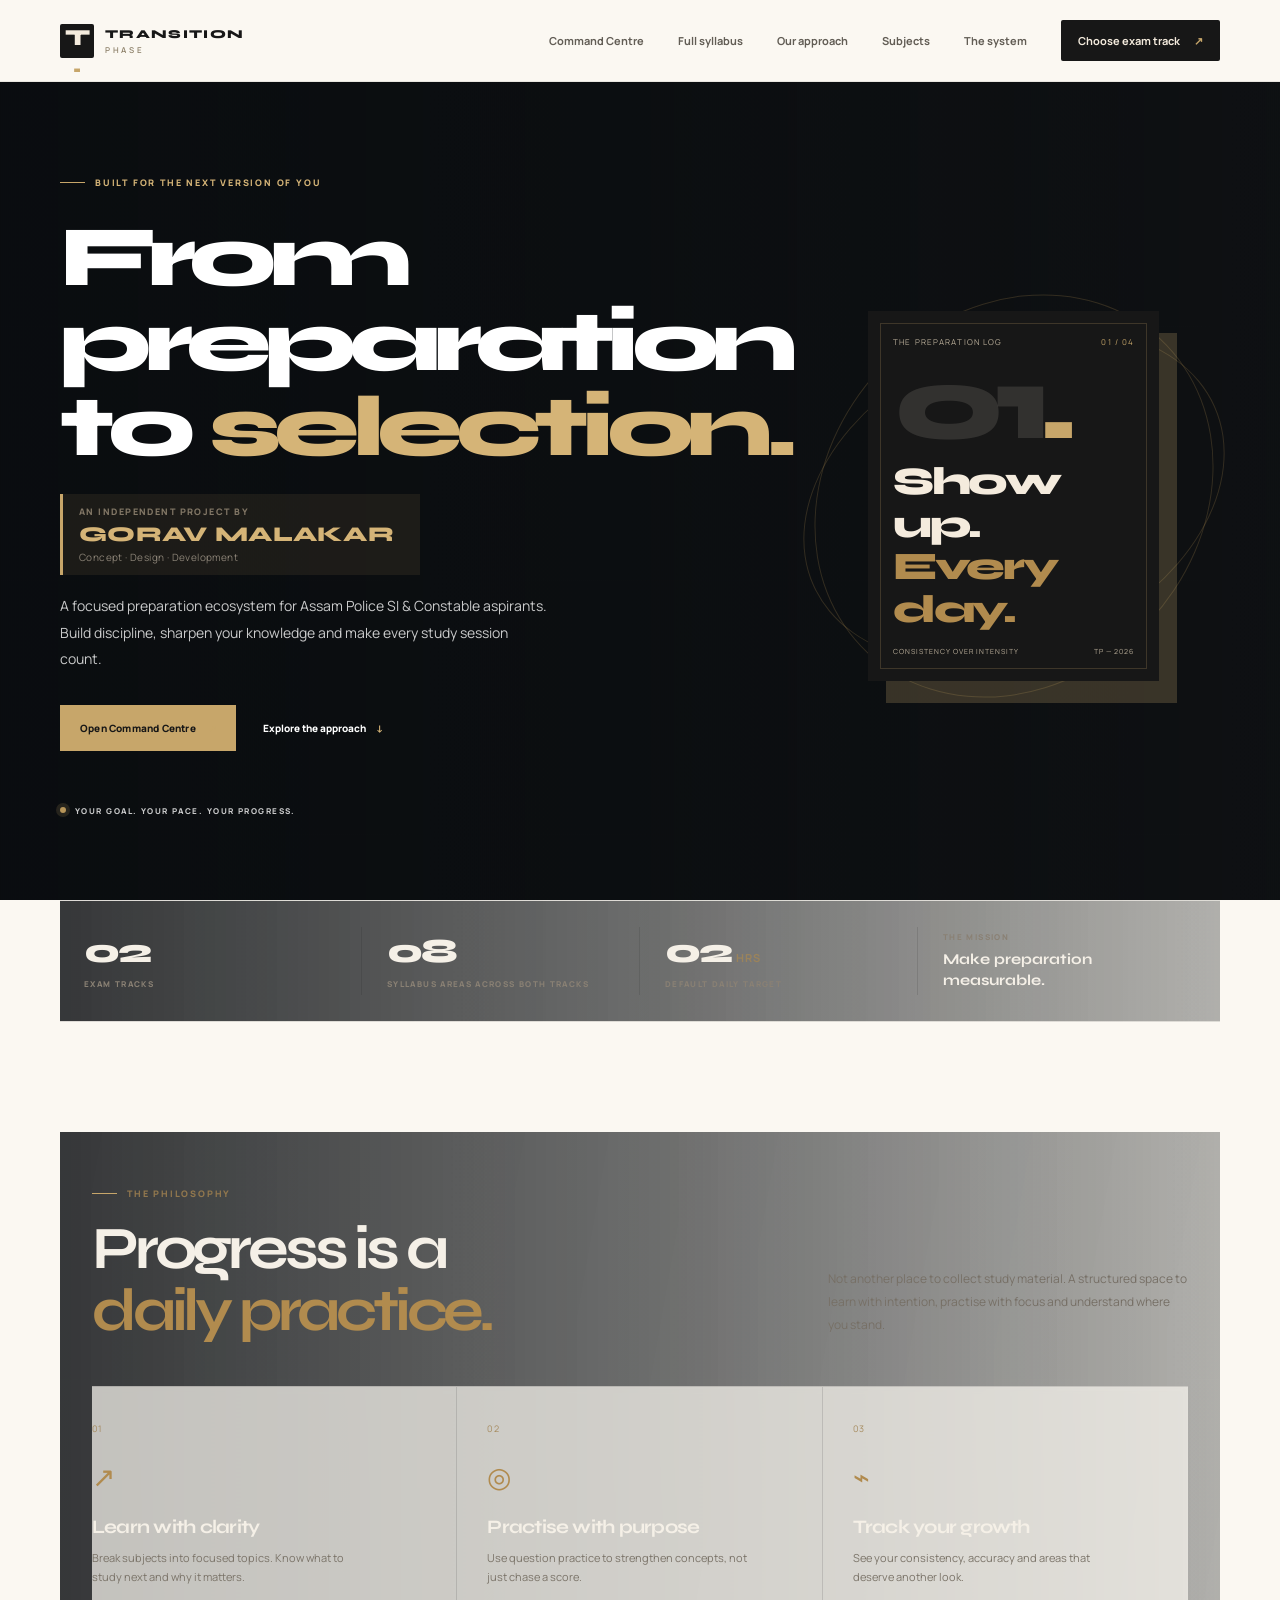
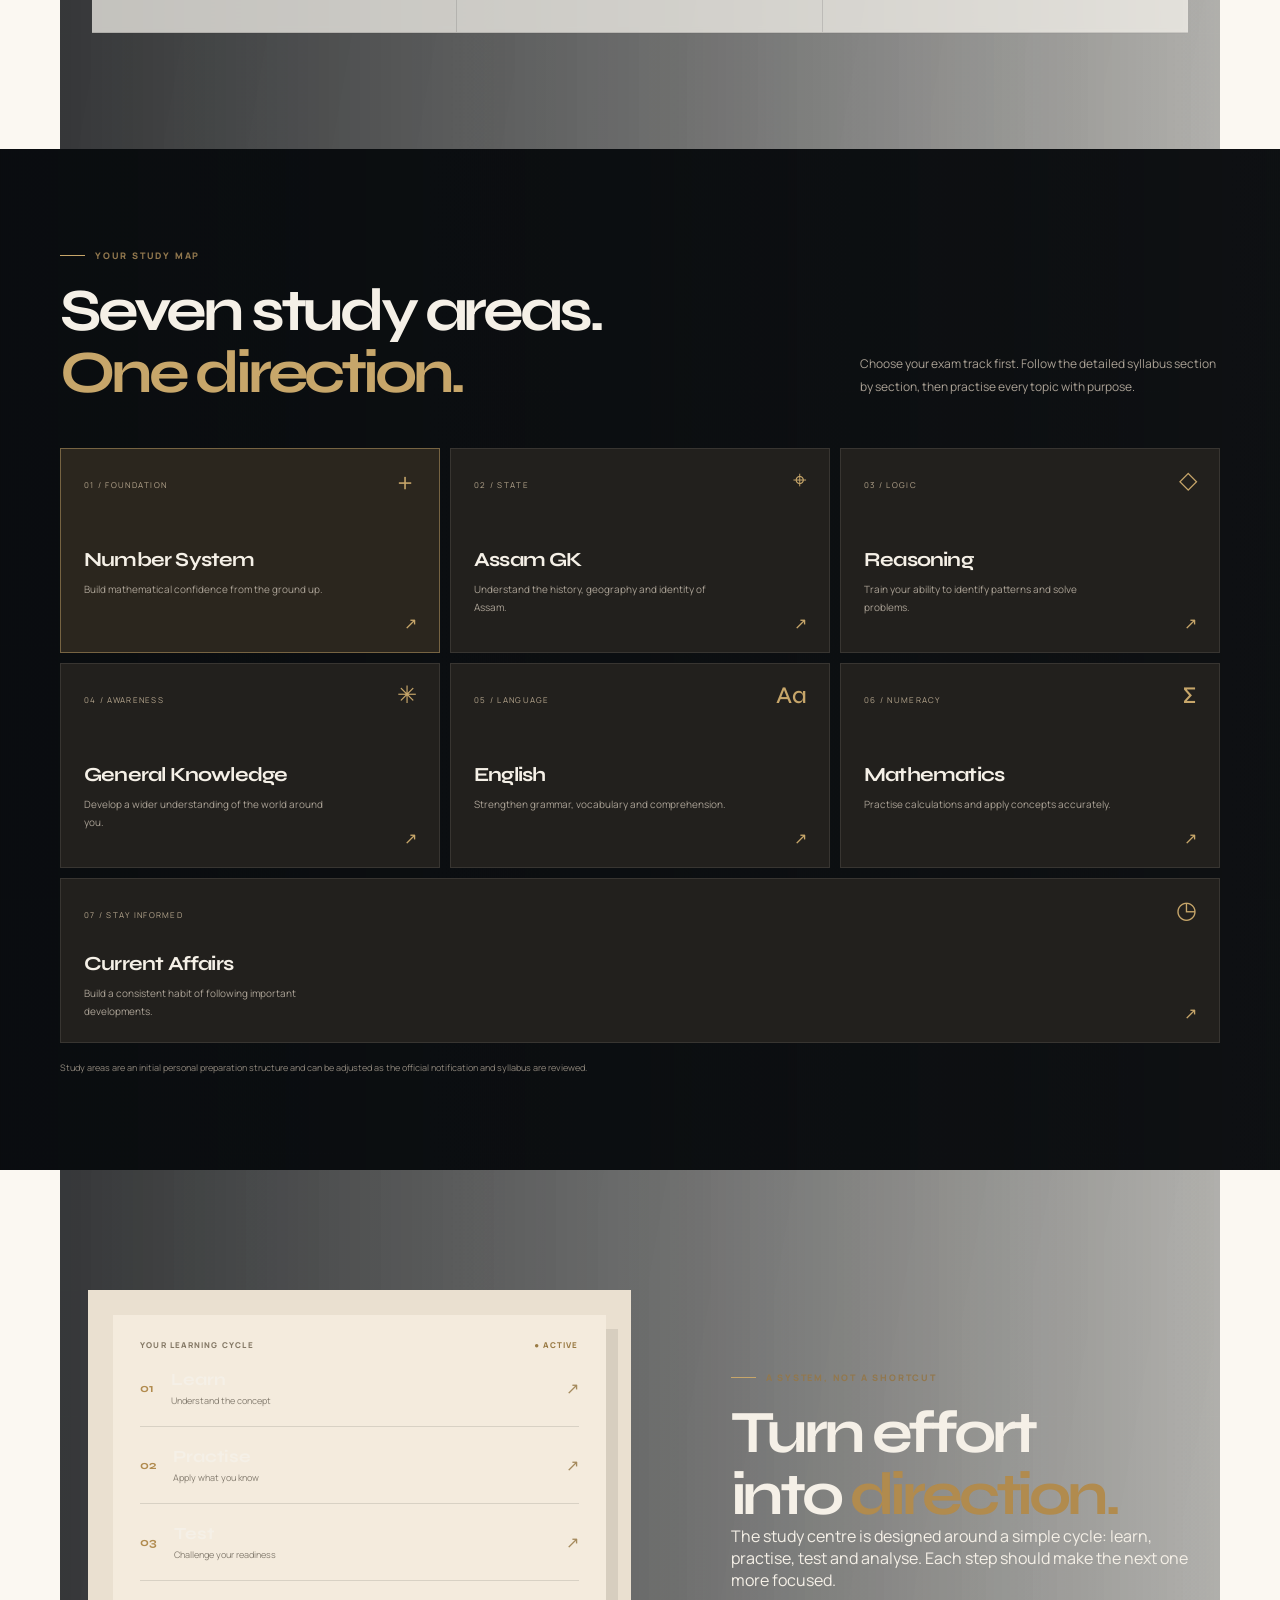
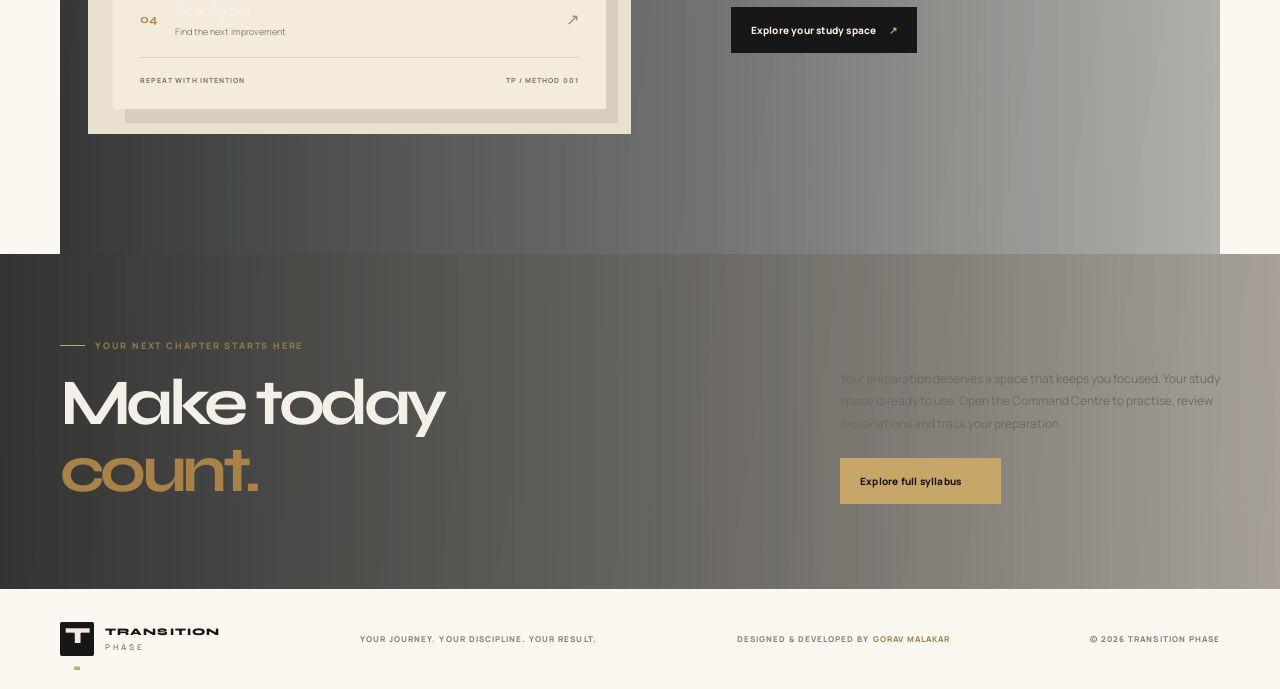
==== commit 7ec0a0bf: "Enable cinematic spotlight on every landing page chapter" ====
--- a/index.html
+++ b/index.html
@@ -12,11 +12,11 @@
 <main>
 <section class="hero section-wrap tp-spotlight-host"><div class="hero-copy reveal"><div class="eyebrow"><span class="eyebrow-line"></span> BUILT FOR THE NEXT VERSION OF YOU</div><h1>From preparation<br>to <em>selection.</em></h1><div class="creator-byline"><span>AN INDEPENDENT PROJECT BY</span><strong>GORAV MALAKAR</strong><small>Concept · Design · Development</small></div><p class="hero-lede">A focused preparation ecosystem for Assam Police SI &amp; Constable aspirants. Build discipline, sharpen your knowledge and make every study session count.</p><div class="hero-actions"><a class="button button-gold" href="command.html">Open Command Centre <span>↗</span></a><a class="text-link" href="#approach">Explore the approach <span>↓</span></a></div><div class="hero-note"><span class="live-dot"></span> YOUR GOAL. YOUR PACE. YOUR PROGRESS.</div></div>
 <div class="hero-art reveal"><div class="orbit orbit-one"></div><div class="orbit orbit-two"></div><div class="hero-card"><div class="hero-card-top"><span>THE PREPARATION LOG</span><span class="card-index">01 / 04</span></div><div class="hero-number">01<span>.</span></div><div class="hero-card-title">Show up.<br><em>Every day.</em></div><div class="hero-card-bottom"><span>CONSISTENCY OVER INTENSITY</span><span>TP — 2026</span></div></div><div class="floating-tag tag-top"><span class="tag-icon">✳</span> SMALL STEPS. REAL MOMENTUM.</div><div class="floating-tag tag-bottom"><span class="tag-dot"></span> BUILT AROUND YOUR GOAL</div></div></section>
-<section class="metrics section-wrap"><div class="metric"><strong>02</strong><span>EXAM TRACKS</span></div><div class="metric"><strong>08</strong><span>SYLLABUS AREAS ACROSS BOTH TRACKS</span></div><div class="metric"><strong>02<span class="metric-unit">HRS</span></strong><span>DEFAULT DAILY TARGET</span></div><div class="metric metric-note"><span>THE MISSION</span><p>Make preparation<br>measurable.</p></div></section>
-<section class="approach section-wrap" id="approach"><div class="section-heading reveal"><div><div class="eyebrow"><span class="eyebrow-line"></span> THE PHILOSOPHY</div><h2>Progress is a<br><em>daily practice.</em></h2></div><p>Not another place to collect study material. A structured space to learn with intention, practise with focus and understand where you stand.</p></div>
+<section class="metrics section-wrap tp-spotlight-host"><div class="metric"><strong>02</strong><span>EXAM TRACKS</span></div><div class="metric"><strong>08</strong><span>SYLLABUS AREAS ACROSS BOTH TRACKS</span></div><div class="metric"><strong>02<span class="metric-unit">HRS</span></strong><span>DEFAULT DAILY TARGET</span></div><div class="metric metric-note"><span>THE MISSION</span><p>Make preparation<br>measurable.</p></div></section>
+<section class="approach section-wrap tp-spotlight-host" id="approach"><div class="section-heading reveal"><div><div class="eyebrow"><span class="eyebrow-line"></span> THE PHILOSOPHY</div><h2>Progress is a<br><em>daily practice.</em></h2></div><p>Not another place to collect study material. A structured space to learn with intention, practise with focus and understand where you stand.</p></div>
 <div class="principles"><article class="principle reveal"><span class="principle-no">01</span><div class="principle-symbol">↗</div><h3>Learn with clarity</h3><p>Break subjects into focused topics. Know what to study next and why it matters.</p></article><article class="principle reveal"><span class="principle-no">02</span><div class="principle-symbol">◎</div><h3>Practise with purpose</h3><p>Use question practice to strengthen concepts, not just chase a score.</p></article><article class="principle reveal"><span class="principle-no">03</span><div class="principle-symbol">⌁</div><h3>Track your growth</h3><p>See your consistency, accuracy and areas that deserve another look.</p></article></div></section>
-<section class="subjects-section" id="subjects"><div class="section-wrap"><div class="section-heading section-heading-light reveal"><div><div class="eyebrow"><span class="eyebrow-line"></span> YOUR STUDY MAP</div><h2>Seven study areas.<br><em>One direction.</em></h2></div><p>Choose your exam track first. Follow the detailed syllabus section by section, then practise every topic with purpose.</p></div>
+<section class="subjects-section tp-spotlight-host" id="subjects"><div class="section-wrap"><div class="section-heading section-heading-light reveal"><div><div class="eyebrow"><span class="eyebrow-line"></span> YOUR STUDY MAP</div><h2>Seven study areas.<br><em>One direction.</em></h2></div><p>Choose your exam track first. Follow the detailed syllabus section by section, then practise every topic with purpose.</p></div>
 <div class="subject-grid"><a class="subject-card featured reveal" href="subject.html?subject=number-system"><span class="subject-count">01 / FOUNDATION</span><span class="subject-icon">＋</span><h3>Number System</h3><p>Build mathematical confidence from the ground up.</p><span class="subject-arrow">↗</span></a><a class="subject-card reveal" href="subject.html?subject=assam-gk"><span class="subject-count">02 / STATE</span><span class="subject-icon">⌖</span><h3>Assam GK</h3><p>Understand the history, geography and identity of Assam.</p><span class="subject-arrow">↗</span></a><a class="subject-card reveal" href="subject.html?subject=reasoning"><span class="subject-count">03 / LOGIC</span><span class="subject-icon">◇</span><h3>Reasoning</h3><p>Train your ability to identify patterns and solve problems.</p><span class="subject-arrow">↗</span></a><a class="subject-card reveal" href="subject.html?subject=general-knowledge"><span class="subject-count">04 / AWARENESS</span><span class="subject-icon">✳</span><h3>General Knowledge</h3><p>Develop a wider understanding of the world around you.</p><span class="subject-arrow">↗</span></a><a class="subject-card reveal" href="subject.html?subject=english"><span class="subject-count">05 / LANGUAGE</span><span class="subject-icon">Aa</span><h3>English</h3><p>Strengthen grammar, vocabulary and comprehension.</p><span class="subject-arrow">↗</span></a><a class="subject-card reveal" href="subject.html?subject=mathematics"><span class="subject-count">06 / NUMERACY</span><span class="subject-icon">∑</span><h3>Mathematics</h3><p>Practise calculations and apply concepts accurately.</p><span class="subject-arrow">↗</span></a><a class="subject-card subject-wide reveal" href="subject.html?subject=current-affairs"><span class="subject-count">07 / STAY INFORMED</span><span class="subject-icon">◷</span><h3>Current Affairs</h3><p>Build a consistent habit of following important developments.</p><span class="subject-arrow">↗</span></a></div><p class="subject-disclaimer">Study areas are an initial personal preparation structure and can be adjusted as the official notification and syllabus are reviewed.</p></div></section>
-<section class="system-section section-wrap" id="system"><div class="system-visual reveal"><div class="system-panel"><div class="panel-top"><span>YOUR LEARNING CYCLE</span><span class="panel-status">● ACTIVE</span></div><div class="cycle-step"><span>01</span><div><b>Learn</b><small>Understand the concept</small></div><i>↗</i></div><div class="cycle-step"><span>02</span><div><b>Practise</b><small>Apply what you know</small></div><i>↗</i></div><div class="cycle-step"><span>03</span><div><b>Test</b><small>Challenge your readiness</small></div><i>↗</i></div><div class="cycle-step"><span>04</span><div><b>Analyse</b><small>Find the next improvement</small></div><i>↗</i></div><div class="panel-foot"><span>REPEAT WITH INTENTION</span><span>TP / METHOD 001</span></div></div></div><div class="system-copy reveal"><div class="eyebrow"><span class="eyebrow-line"></span> A SYSTEM, NOT A SHORTCUT</div><h2>Turn effort<br>into <em>direction.</em></h2><p>The study centre is designed around a simple cycle: learn, practise, test and analyse. Each step should make the next one more focused.</p><a class="button button-dark" href="#study">Explore your study space <span>↗</span></a></div></section>
-<section class="study-cta" id="study"><div class="section-wrap cta-inner reveal"><div><div class="eyebrow"><span class="eyebrow-line"></span> YOUR NEXT CHAPTER STARTS HERE</div><h2>Make today<br><em>count.</em></h2></div><div class="cta-side"><p>Your preparation deserves a space that keeps you focused. Your study space is ready to use. Open the Command Centre to practise, review explanations and track your preparation.</p><a class="button button-gold" href="syllabus.html">Explore full syllabus <span>↗</span></a></div></div></section>
+<section class="system-section section-wrap tp-spotlight-host" id="system"><div class="system-visual reveal"><div class="system-panel"><div class="panel-top"><span>YOUR LEARNING CYCLE</span><span class="panel-status">● ACTIVE</span></div><div class="cycle-step"><span>01</span><div><b>Learn</b><small>Understand the concept</small></div><i>↗</i></div><div class="cycle-step"><span>02</span><div><b>Practise</b><small>Apply what you know</small></div><i>↗</i></div><div class="cycle-step"><span>03</span><div><b>Test</b><small>Challenge your readiness</small></div><i>↗</i></div><div class="cycle-step"><span>04</span><div><b>Analyse</b><small>Find the next improvement</small></div><i>↗</i></div><div class="panel-foot"><span>REPEAT WITH INTENTION</span><span>TP / METHOD 001</span></div></div></div><div class="system-copy reveal"><div class="eyebrow"><span class="eyebrow-line"></span> A SYSTEM, NOT A SHORTCUT</div><h2>Turn effort<br>into <em>direction.</em></h2><p>The study centre is designed around a simple cycle: learn, practise, test and analyse. Each step should make the next one more focused.</p><a class="button button-dark" href="#study">Explore your study space <span>↗</span></a></div></section>
+<section class="study-cta tp-spotlight-host" id="study"><div class="section-wrap cta-inner reveal"><div><div class="eyebrow"><span class="eyebrow-line"></span> YOUR NEXT CHAPTER STARTS HERE</div><h2>Make today<br><em>count.</em></h2></div><div class="cta-side"><p>Your preparation deserves a space that keeps you focused. Your study space is ready to use. Open the Command Centre to practise, review explanations and track your preparation.</p><a class="button button-gold" href="syllabus.html">Explore full syllabus <span>↗</span></a></div></div></section>
 </main><footer class="footer section-wrap"><a class="brand" href="#"><span class="brand-mark">T<span>.</span></span><span class="brand-name">TRANSITION<span>PHASE</span></span></a><span>YOUR JOURNEY. YOUR DISCIPLINE. YOUR RESULT.</span><span class="footer-credit">DESIGNED &amp; DEVELOPED BY <strong>GORAV MALAKAR</strong></span><span>© 2026 TRANSITION PHASE</span></footer></div><script src="app.js"></script><script src="motion.js"></script><script src="spotlight.js"></script></body></html>
--- a/spotlight.css
+++ b/spotlight.css
@@ -1,5 +1,5 @@
-/* TRANSITION PHASE — cinematic exam-preparation image reveal
-   Base: athletic preparation. Spotlight: dramatic mountain terrain. */
+/* TRANSITION PHASE — full-bleed cinematic preparation heroes.
+   Keep photography inside hero bands only; all study content remains untouched. */
 .tp-spotlight-host{
   --tp-spot-x:-1000px;
   --tp-spot-y:-1000px;
@@ -7,6 +7,8 @@
   position:relative;
   isolation:isolate;
   overflow:hidden;
+  background:#111315;
+  color:#f5f0e7;
 }
 .tp-spotlight-host::before,
 .tp-spotlight-host::after{
@@ -21,47 +23,219 @@
 }
 .tp-spotlight-host::before{
   background-image:
-    linear-gradient(110deg,rgba(251,248,242,.43),rgba(251,248,242,.34)),
-    url("https://images.unsplash.com/photo-1552674605-db6ffd4facb5?auto=format&fit=crop&w=2000&q=90");
-  transform:scale(1.015);
-  animation:tp-spot-base-in 1.25s cubic-bezier(.16,1,.3,1) both;
+    linear-gradient(90deg,rgba(9,12,15,.82) 0%,rgba(9,12,15,.58) 53%,rgba(9,12,15,.30) 100%),
+    url("https://images.unsplash.com/photo-1552674605-db6ffd4facb5?auto=format&fit=crop&w=2200&q=90");
+  transform:scale(1.025);
+  animation:tp-spot-base-in 1.5s cubic-bezier(.16,1,.3,1) both;
 }
 .tp-spotlight-host::after{
-  background-image:url("https://images.unsplash.com/photo-1464822759023-fed622ff2c3b?auto=format&fit=crop&w=2000&q=90");
-  opacity:1;
+  background-image:
+    linear-gradient(90deg,rgba(9,12,15,.20),rgba(9,12,15,.08)),
+    url("https://images.unsplash.com/photo-1464822759023-fed622ff2c3b?auto=format&fit=crop&w=2200&q=90");
   -webkit-mask-image:radial-gradient(circle var(--tp-spot-size) at var(--tp-spot-x) var(--tp-spot-y),
-    rgba(0,0,0,1) 0%,
-    rgba(0,0,0,1) 40%,
-    rgba(0,0,0,.75) 60%,
-    rgba(0,0,0,.4) 75%,
-    rgba(0,0,0,.12) 88%,
-    rgba(0,0,0,0) 100%);
+    #000 0%,#000 40%,rgba(0,0,0,.75) 60%,rgba(0,0,0,.4) 75%,rgba(0,0,0,.12) 88%,transparent 100%);
   mask-image:radial-gradient(circle var(--tp-spot-size) at var(--tp-spot-x) var(--tp-spot-y),
-    rgba(0,0,0,1) 0%,
-    rgba(0,0,0,1) 40%,
-    rgba(0,0,0,.75) 60%,
-    rgba(0,0,0,.4) 75%,
-    rgba(0,0,0,.12) 88%,
-    rgba(0,0,0,0) 100%);
+    #000 0%,#000 40%,rgba(0,0,0,.75) 60%,rgba(0,0,0,.4) 75%,rgba(0,0,0,.12) 88%,transparent 100%);
   -webkit-mask-repeat:no-repeat;
   mask-repeat:no-repeat;
 }
 .tp-spotlight-host>*{position:relative;z-index:1}
+
+/* Landing page: true viewport-wide hero with the site's content grid retained. */
+.hero.section-wrap.tp-spotlight-host{
+  width:100vw;
+  max-width:none;
+  margin-left:calc(50% - 50vw);
+  padding-left:max(24px,calc((100vw - 1160px)/2));
+  padding-right:max(24px,calc((100vw - 1160px)/2));
+  min-height:calc(100svh - 82px);
+  padding-top:90px;
+  padding-bottom:80px;
+  color:#f5f0e7;
+}
+.hero.tp-spotlight-host::before,.hero.tp-spotlight-host::after{
+  background-position:center 48%;
+}
+.hero.tp-spotlight-host .eyebrow{color:#d5b477}
+.hero.tp-spotlight-host h1{color:#fff}
+.hero.tp-spotlight-host h1 em{color:#d5b477}
+.hero.tp-spotlight-host .creator-byline,
+.hero.tp-spotlight-host .hero-lede,
+.hero.tp-spotlight-host .hero-note{color:rgba(255,255,255,.78)}
+.hero.tp-spotlight-host .creator-byline strong{color:#d5b477}
+.hero.tp-spotlight-host .text-link{color:#fff}
+.hero.tp-spotlight-host .text-link span{color:#d5b477}
+.hero.tp-spotlight-host .hero-art{min-height:440px}
+.hero.tp-spotlight-host .hero-card{box-shadow:18px 22px 0 rgba(213,180,119,.22)}
+
+/* Inner pages: contained cinematic mastheads, not backgrounds behind study content. */
+.command-hero.tp-spotlight-host{
+  min-height:290px;
+  padding:42px;
+  border:1px solid rgba(213,180,119,.25);
+  color:#f5f0e7;
+}
+.command-hero.tp-spotlight-host .eyebrow,
+.subject-hero.tp-spotlight-host .eyebrow,
+.lesson-head.tp-spotlight-host .eyebrow,
+.syllabus-hero.tp-spotlight-host .eyebrow{color:#d5b477}
+.command-hero.tp-spotlight-host h1,
+.subject-hero.tp-spotlight-host h1,
+.lesson-head.tp-spotlight-host h1,
+.syllabus-hero.tp-spotlight-host h1{color:#fff}
+.command-hero.tp-spotlight-host h1 em,
+.subject-hero.tp-spotlight-host h1 em,
+.lesson-head.tp-spotlight-host h1 em,
+.syllabus-hero.tp-spotlight-host h1 em{color:#d5b477}
+.command-hero.tp-spotlight-host p,
+.subject-hero.tp-spotlight-host>div>p,
+.lesson-head.tp-spotlight-host>p,
+.syllabus-hero.tp-spotlight-host>p{color:rgba(255,255,255,.78)}
+.command-hero.tp-spotlight-host .track-select label{color:#d5b477}
+.command-hero.tp-spotlight-host .track-select select{background:#f5f0e7;color:#171717}
+.subject-hero.tp-spotlight-host{padding:48px 30px;border:1px solid rgba(213,180,119,.25)}
+.subject-hero.tp-spotlight-host .subject-progress{background:rgba(10,12,14,.82);border:1px solid rgba(213,180,119,.35)}
+.lesson-head.tp-spotlight-host{padding:44px 30px 30px;border:1px solid rgba(213,180,119,.25)}
+.lesson-head.tp-spotlight-host .lesson-tabs a{color:#f5f0e7;border-color:rgba(255,255,255,.28)}
+.lesson-head.tp-spotlight-host .lesson-tabs a:hover{border-color:#d5b477;color:#d5b477}
+.syllabus-hero.tp-spotlight-host{padding:45px 30px 34px;border:1px solid rgba(213,180,119,.25)}
+.syllabus-hero.tp-spotlight-host .track-button{background:rgba(245,240,231,.92);color:#171717}
+.syllabus-hero.tp-spotlight-host .track-button.active{background:#d5b477;color:#171717;border-color:#fff}
+
 @keyframes tp-spot-base-in{
-  from{opacity:.6;transform:scale(1.06)}
-  to{opacity:1;transform:scale(1.015)}
-}
-@media(max-width:650px){
-  .tp-spotlight-host{--tp-spot-size:210px}
-  .tp-spotlight-host::before,.tp-spotlight-host::after{background-position:center}
-}
-/* Touch screens get a fixed soft reveal; no hover interaction is required. */
+  from{opacity:.65;transform:scale(1.07)}
+  to{opacity:1;transform:scale(1.025)}
+}
+@media(max-width:760px){
+  .hero.section-wrap.tp-spotlight-host{
+    min-height:auto;
+    padding:64px 22px 54px;
+    margin-left:calc(50% - 50vw);
+  }
+  .hero.tp-spotlight-host .hero-art{min-height:360px}
+  .command-hero.tp-spotlight-host,
+  .subject-hero.tp-spotlight-host,
+  .lesson-head.tp-spotlight-host,
+  .syllabus-hero.tp-spotlight-host{padding:30px 20px}
+}
 @media(hover:none),(pointer:coarse){
   .tp-spotlight-host::after{
-    -webkit-mask-image:radial-gradient(circle 220px at 50% 50%,#000 0%,rgba(0,0,0,.9) 48%,transparent 100%);
-    mask-image:radial-gradient(circle 220px at 50% 50%,#000 0%,rgba(0,0,0,.9) 48%,transparent 100%);
+    -webkit-mask-image:radial-gradient(circle 220px at 50% 50%,#000 0%,rgba(0,0,0,.86) 48%,transparent 100%);
+    mask-image:radial-gradient(circle 220px at 50% 50%,#000 0%,rgba(0,0,0,.86) 48%,transparent 100%);
   }
 }
 @media(prefers-reduced-motion:reduce){
   .tp-spotlight-host::before{animation:none;transform:none}
 }
+
+/* PAGE-WIDE ART DIRECTION — distinct photographic chapter backgrounds.
+   The image layers stay behind readable content and existing interactive cards. */
+
+/* Remove the two floating paper labels sitting over the preparation-log card. */
+.hero-art .floating-tag{display:none!important}
+
+/* Landing page chapters: each section gets its own atmosphere. */
+.metrics{
+  position:relative;
+  background:
+    linear-gradient(90deg,rgba(251,248,242,.93),rgba(251,248,242,.86)),
+    url("https://images.unsplash.com/photo-1519681393784-d120267933ba?auto=format&fit=crop&w=1800&q=85") center 45%/cover no-repeat;
+  padding-inline:24px;
+}
+.approach{
+  position:relative;
+  padding:55px 32px 1px;
+  background:
+    linear-gradient(100deg,rgba(251,248,242,.93),rgba(251,248,242,.87)),
+    url("https://images.unsplash.com/photo-1470770841072-f978cf4d019e?auto=format&fit=crop&w=1800&q=85") center/cover no-repeat;
+}
+.approach .principles{background:rgba(251,248,242,.72);backdrop-filter:blur(3px)}
+.subjects-section{
+  background-image:
+    linear-gradient(100deg,rgba(17,17,17,.91),rgba(17,17,17,.86)),
+    url("https://images.unsplash.com/photo-1500530855697-b586d89ba3ee?auto=format&fit=crop&w=2000&q=85");
+  background-position:center;background-size:cover;background-attachment:fixed;
+}
+.system-section{
+  position:relative;
+  padding-inline:28px;
+  background:
+    linear-gradient(100deg,rgba(251,248,242,.91),rgba(251,248,242,.83)),
+    url("https://images.unsplash.com/photo-1500534623283-312aade485b7?auto=format&fit=crop&w=1800&q=85") center/cover no-repeat;
+}
+.study-cta{
+  background:
+    linear-gradient(100deg,rgba(233,223,207,.91),rgba(233,223,207,.82)),
+    url("https://images.unsplash.com/photo-1470252649378-9c29740c9fa8?auto=format&fit=crop&w=1800&q=85") center/cover no-repeat;
+}
+
+/* Command Centre: distinct photographic bands for stats and each work area. */
+.command .stat-grid{
+  padding:22px;
+  background:
+    linear-gradient(100deg,rgba(251,248,242,.91),rgba(251,248,242,.82)),
+    url("https://images.unsplash.com/photo-1519681393784-d120267933ba?auto=format&fit=crop&w=1600&q=85") center/cover no-repeat;
+}
+.command .command-section{
+  padding:28px;
+  margin-top:24px;
+  border:1px solid rgba(199,166,106,.24);
+  background:
+    linear-gradient(100deg,rgba(251,248,242,.94),rgba(251,248,242,.88)),
+    url("https://images.unsplash.com/photo-1516321318423-f06f85e504b3?auto=format&fit=crop&w=1600&q=85") center/cover no-repeat;
+}
+.command .command-section:nth-of-type(4n){
+  background-image:
+    linear-gradient(100deg,rgba(244,235,221,.93),rgba(244,235,221,.86)),
+    url("https://images.unsplash.com/photo-1497366754035-f200968a6e72?auto=format&fit=crop&w=1600&q=85");
+}
+
+/* Subject and syllabus pages: the masthead has its own image; learning content
+   receives quieter, different backdrops without changing cards or checkboxes. */
+.subject-page .topic-section{
+  padding:34px 26px;
+  background:
+    linear-gradient(100deg,rgba(251,248,242,.94),rgba(251,248,242,.88)),
+    url("https://images.unsplash.com/photo-1497250681960-ef046c08a56e?auto=format&fit=crop&w=1700&q=85") center/cover no-repeat;
+}
+.syllabus-summary{
+  background-image:
+    linear-gradient(100deg,rgba(33,31,28,.91),rgba(33,31,28,.86)),
+    url("https://images.unsplash.com/photo-1500534314209-a25ddb2bd429?auto=format&fit=crop&w=1600&q=85");
+  background-position:center;background-size:cover;
+}
+.syllabus-tools{
+  padding-inline:24px;
+  background:
+    linear-gradient(100deg,rgba(251,248,242,.94),rgba(251,248,242,.88)),
+    url("https://images.unsplash.com/photo-1441974231531-c6227db76b6e?auto=format&fit=crop&w=1600&q=85") center/cover no-repeat;
+}
+.syllabus-section{
+  background:
+    linear-gradient(100deg,rgba(255,253,248,.94),rgba(255,253,248,.88)),
+    url("https://images.unsplash.com/photo-1500534623283-312aade485b7?auto=format&fit=crop&w=1200&q=80") center/cover no-repeat;
+}
+
+/* Lesson chapters use alternating images to make scrolling feel like chapters. */
+.lesson-section{
+  padding:42px 26px;
+  background:
+    linear-gradient(100deg,rgba(251,248,242,.94),rgba(251,248,242,.89)),
+    url("https://images.unsplash.com/photo-1456513080510-7bf3a84b82f8?auto=format&fit=crop&w=1600&q=85") center/cover no-repeat;
+}
+.lesson-section:nth-of-type(3n){
+  background-image:
+    linear-gradient(100deg,rgba(244,235,221,.94),rgba(244,235,221,.88)),
+    url("https://images.unsplash.com/photo-1516979187457-637abb4f9353?auto=format&fit=crop&w=1600&q=85");
+}
+.lesson-section .concept-card,
+.lesson-section .example-card,
+.lesson-section .question-card{backdrop-filter:blur(2px)}
+
+@media(max-width:760px){
+  .approach,.system-section{padding-inline:20px}
+  .command .command-section{padding:20px}
+  .subject-page .topic-section,.lesson-section{padding:25px 16px}
+  .subjects-section{background-attachment:scroll}
+  .metrics{padding-inline:10px}
+}
